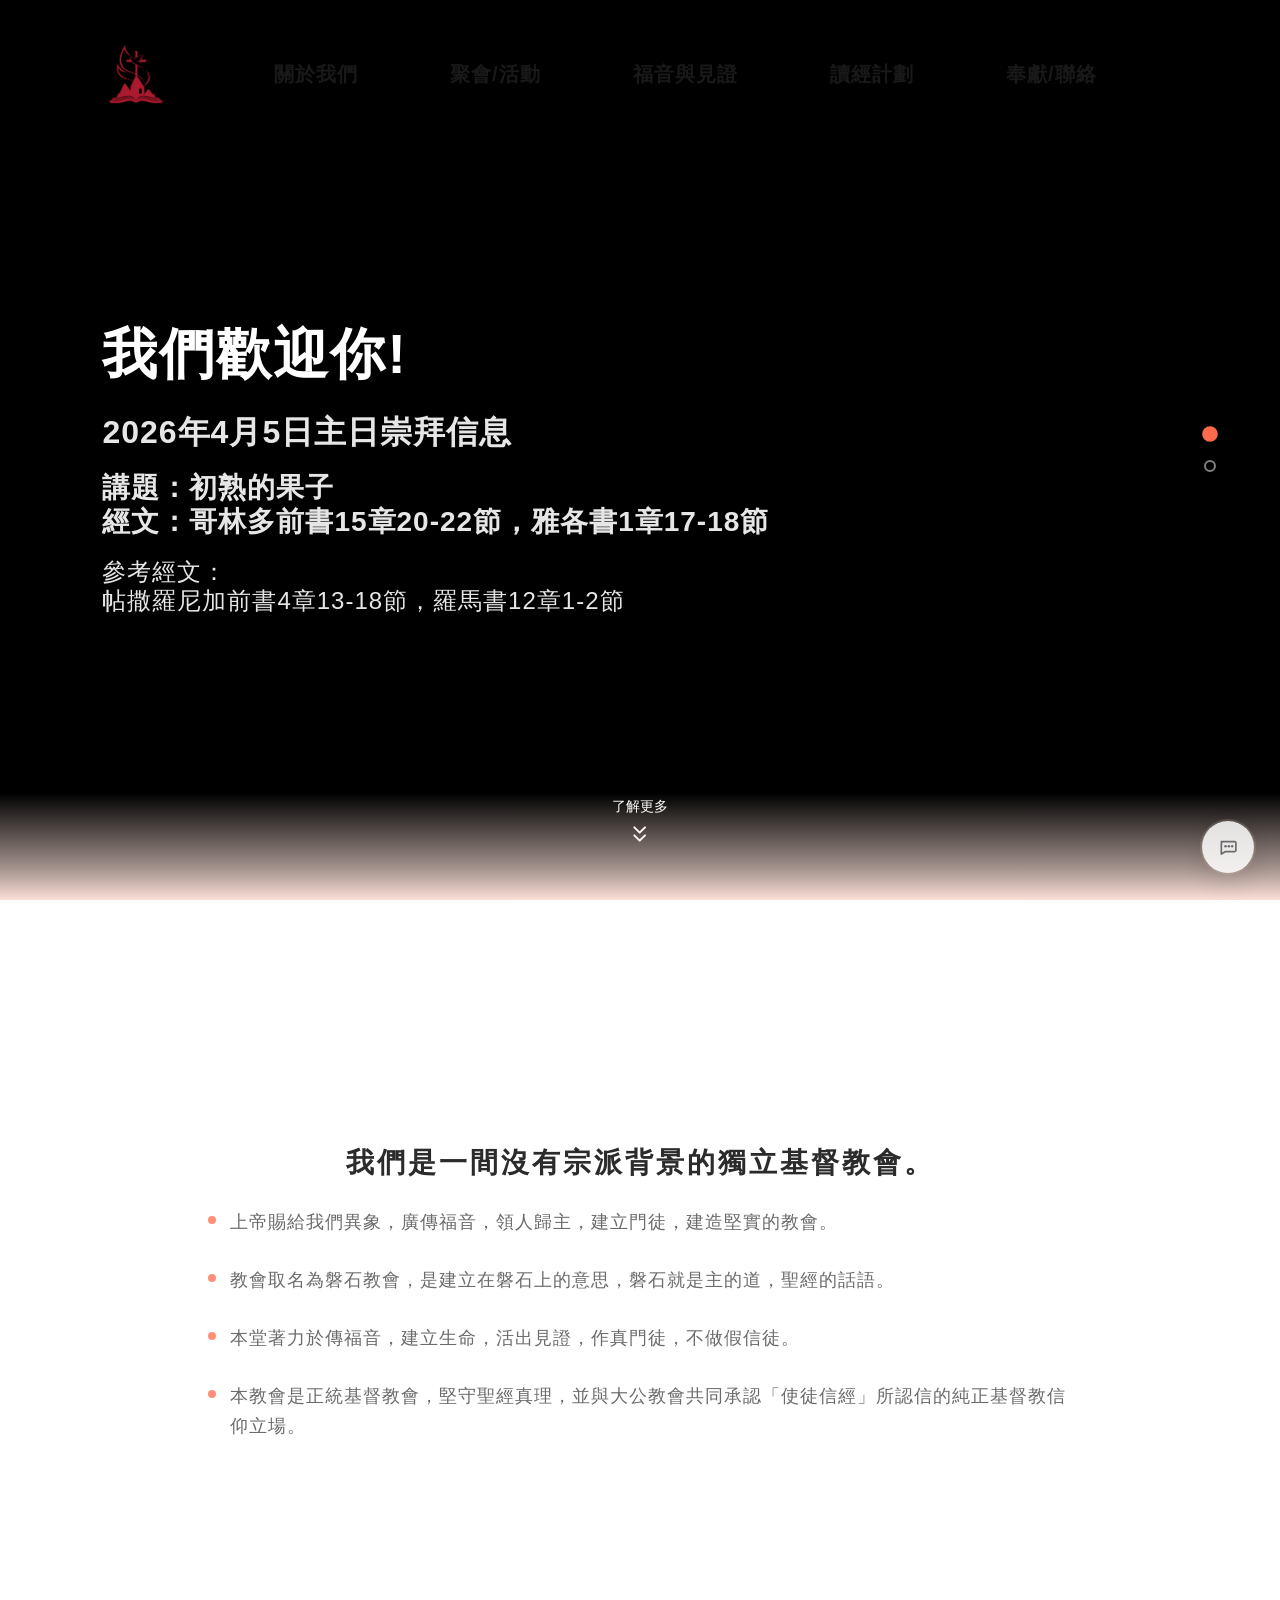
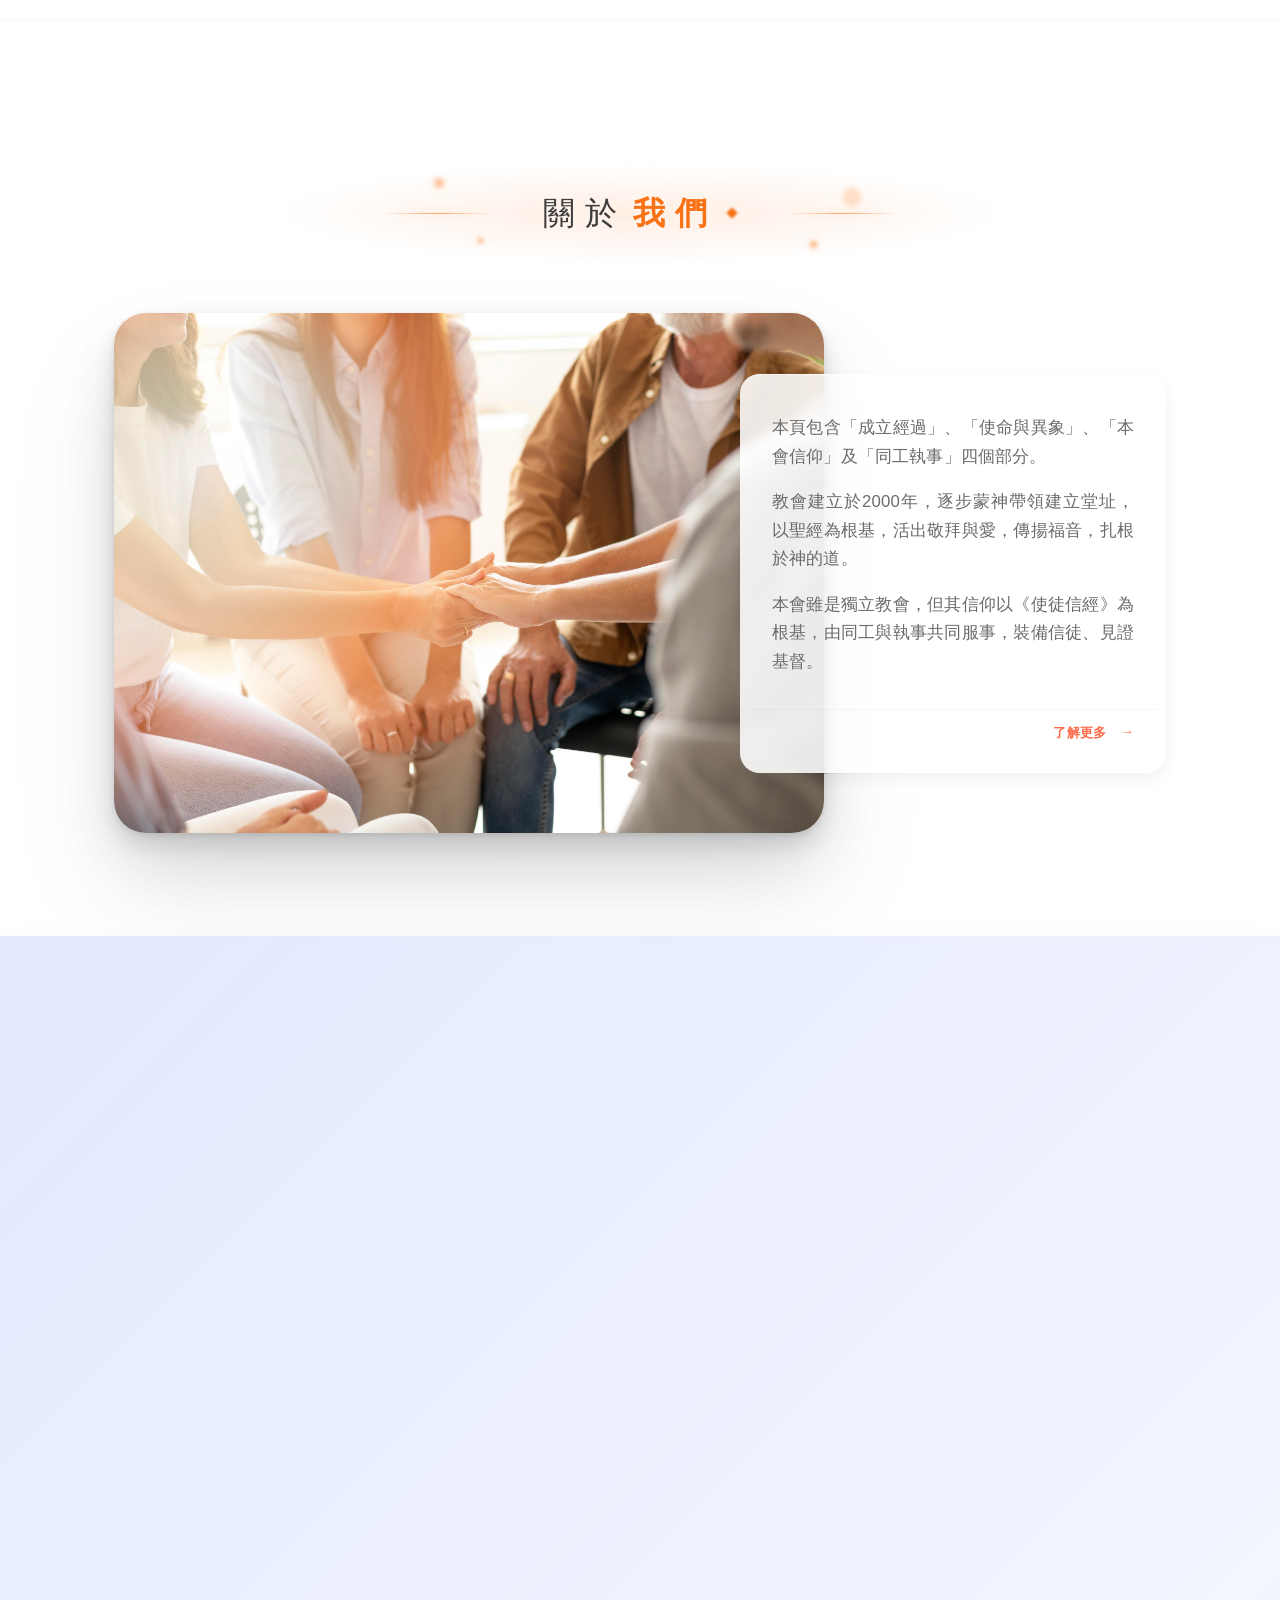
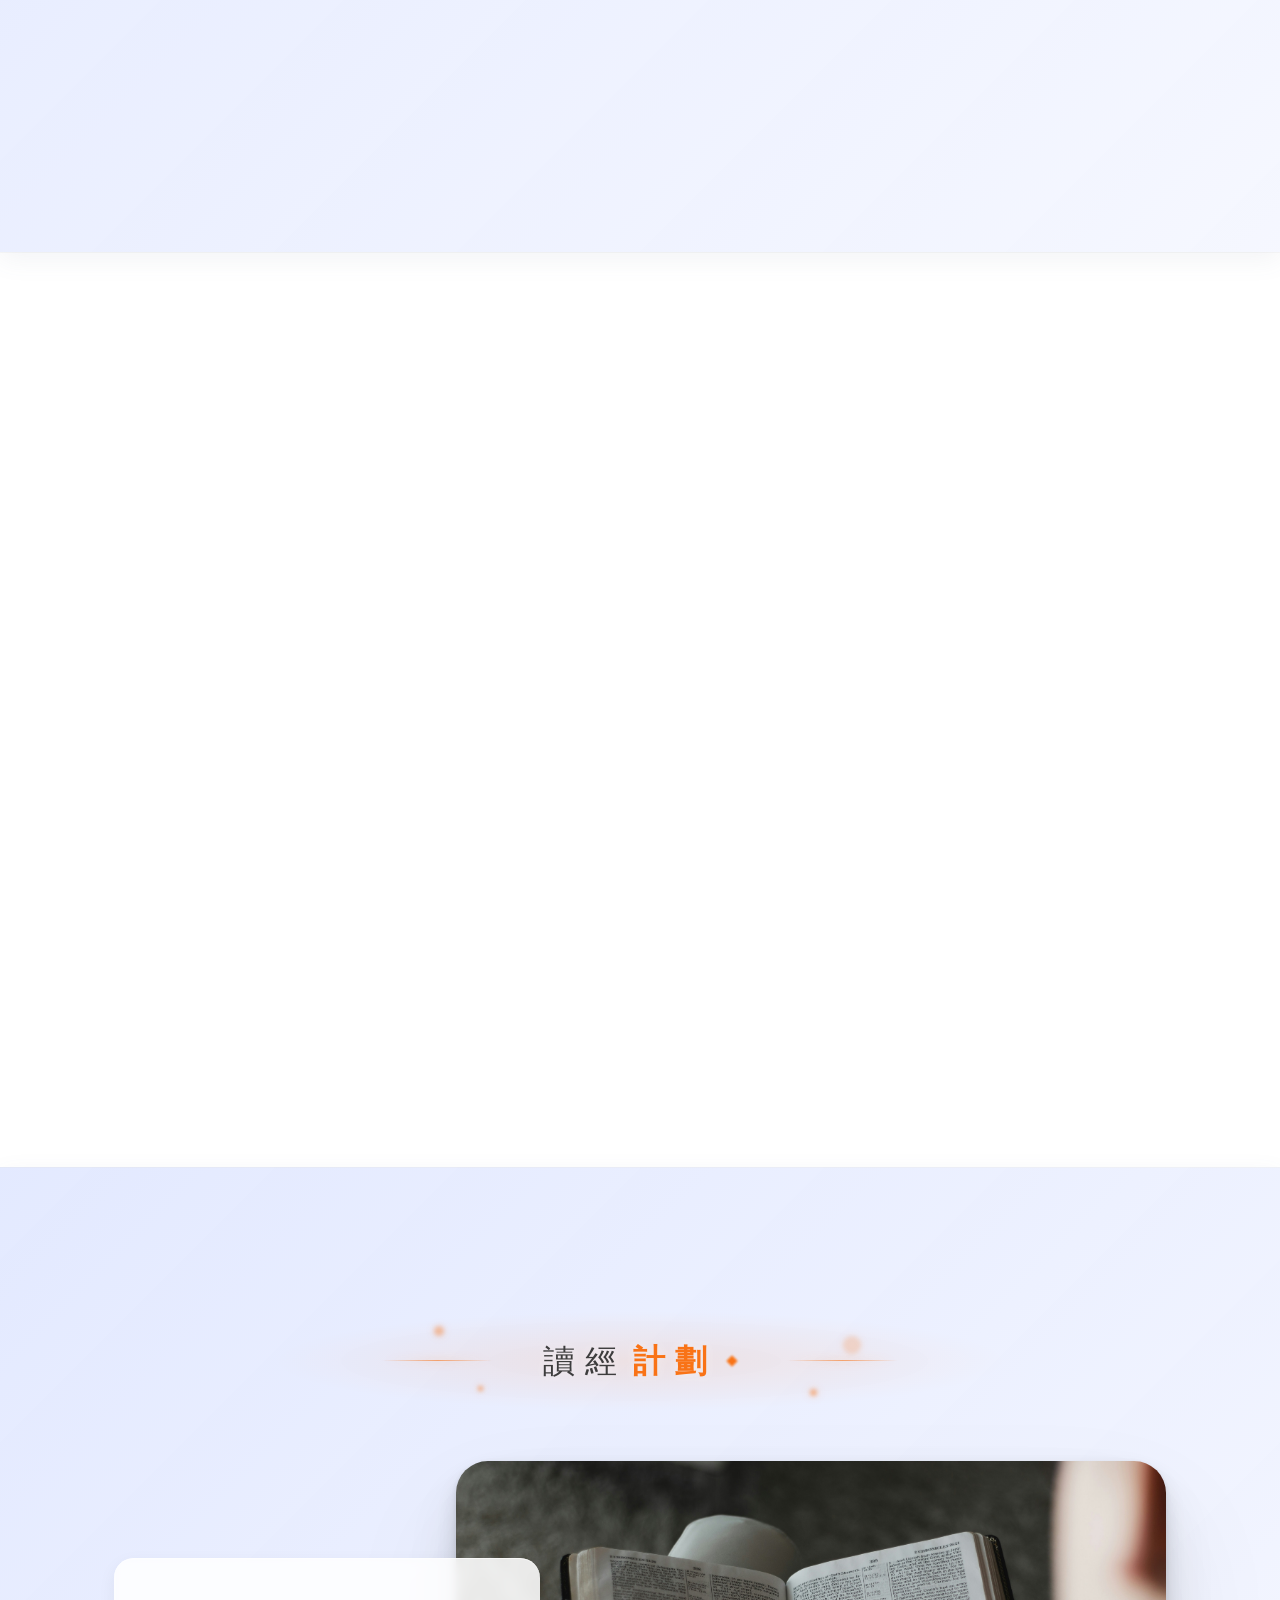
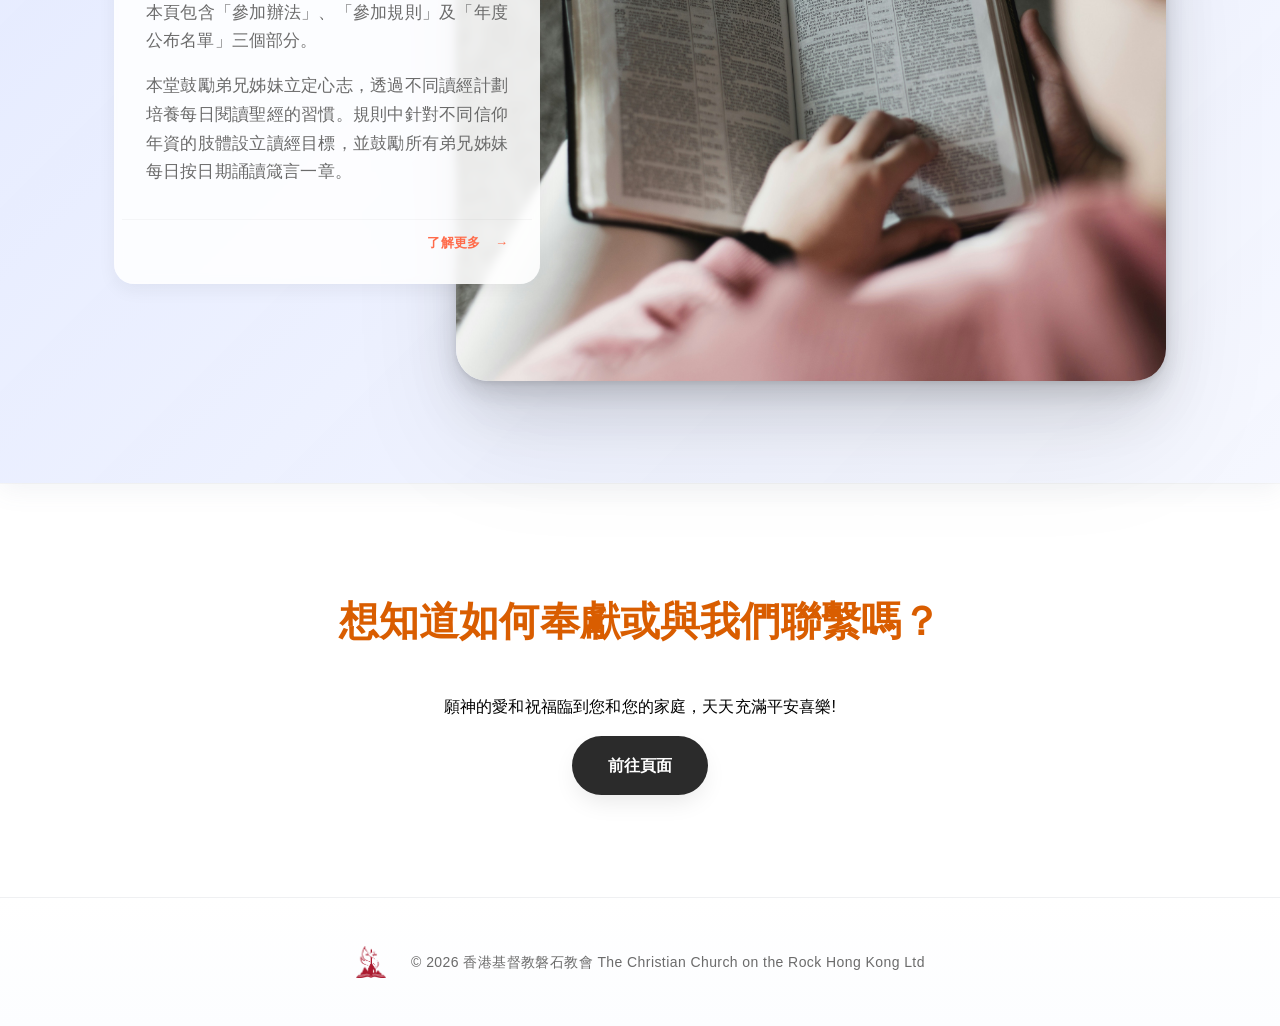
==== index.html @ a059326b "Update index.html" ====
<!DOCTYPE html>
<!--
is-hero:
Used to mark pages with full-screen hero behavior
Affects global layout, transitions, and initial scroll logic
Do NOT remove unless page has no hero section
-->
<html lang="zh-Hant"  class="is-hero">
<head>
  <meta charset="UTF-8">
  <meta name="viewport" content="width=device-width, initial-scale=1.0">
  <title>首頁 | 香港基督教磐石教會</title>

  <!-- Blob System CSS（外部） -->
  <!-- Favicon -->
  <link rel="icon" type="image/png" href="assets/img/favicon.png">

  <!-- Core styles -->
  <link rel="stylesheet" href="assets/css/shared.css">
  <link rel="stylesheet" href="assets/css/main.css">

  <!-- menu bar -->
  <link rel="stylesheet" href="assets/css/menu.css">
  <link rel="stylesheet" href="assets/css/mobile-menu.css">

    
  <!-- JS -->
  <!-- Core scripts -->
  <script src="assets/js/main.js"></script>

  <!-- Partials loader -->
  <script src="assets/js/include-partials.js"></script>

  <!-- Widget -->
  <script src="assets/js/widget_msgbox_scrolltop.js" defer></script>

  <style>
  /* =========================================================
    Brand Lab – FULL CSS (Clean & Unified)
    ========================================================= */

  /* Section 專屬配色系統 */
  .section-about {
    --section-bg: #FFF9F7;
    --section-accent: #FF6B4A;
    --section-accent-hover: #FF522B; /* Hover 顏色 */
  }
  .section-stories {
    --section-bg: #F9F8FF;
    --section-accent: #6B66FF;
    --section-accent-hover: #524CFF;
  }
  .section-events {
    --section-bg: #F4FAF9;
    --section-accent: #14B8A6;
    --section-accent-hover: #0D9488;
  }
  .section-volunteers {
    --section-bg: #FFF7F2;
    --section-accent: #D95D00;
    --section-accent-hover: #BF5200;
  }
  .section-contact {
    --section-accent: #D95D00;
    --section-accent-hover: #BF5200;
  }
  /* =========================
    Base / Reset
    ========================= */

  section{
    position:relative;
    overflow:hidden;
    /* background-color: var(--section-bg, var(--white-100)); */
  }

  /* =====================
    HERO (保留原始邏輯)
    ===================== */
  .hero{ height:100vh; width:100vw; position:relative; overflow:hidden; }

  /* hero最底做柔光
    - Hero → section 1
    - 圖片段 → 純白段
  */
  /* Purpose:
   Create a soft visual handoff between hero image and first content section
   Avoid hard edge / visual drop.
   Do NOT increase contrast or height (breaks calm transition)
*/
  .hero::after{
    content:"";
    position:absolute; left:0; bottom:-1px;
    width:100%; 
    height: clamp(96px, 12vh, 160px);
    pointer-events:none;
    background:linear-gradient(to bottom, rgba(255,255,255,0) 0%, rgba(253,226,217,0.65) 70%, rgba(253,226,217,1) 100%);
    z-index:6;
  }
  .bl-hero{ position:absolute; inset:0; width:100%; height:100%; overflow:hidden; background:#000; isolation:isolate; }
  .bl-layer{ position:absolute; inset:0; will-change:transform,opacity; opacity:0; transition:opacity 1.2s var(--ease); }
  .bl-bg{ position:absolute; inset:0; background-size:cover; background-position:center; transform:scale(1.1); transition:transform 1.2s var(--ease); }
  .bl-layer.is-current{ opacity:1; z-index:2; }
  .bl-layer.is-current .bl-bg{ transform:scale(1.02); }
  /* .bl-overlay{
    position:absolute;
    inset:0;
    background:
      linear-gradient(
        to bottom,
        rgba(0,0,0,.18) 0%,
        rgba(0,0,0,.08) 50%,
        rgba(0,0,0,.32) 100%
      ),
      linear-gradient(
        to right,
        rgba(0,0,0,.38) 0%,
        rgba(0,0,0,.12) 100%
      );
  } */

  /* .bl-overlay{ position:absolute; inset:0; background: linear-gradient(to bottom, rgba(0,0,0,.3) 0%, rgba(0,0,0,.1) 50%, rgba(0,0,0,.6) 100%), linear-gradient(to right, rgba(0,0,0,.7) 0%, rgba(0,0,0,.2) 100%); } */
  .bl-inner{ position:relative; height:100%; display:flex; align-items:center; padding:0 8%; z-index:5; color:var(--white-100); }
  .bl-content{
    opacity:0;
    transform:translateY(30px);
    transition: opacity .8s var(--ease), transform .8s var(--ease);
  }

  .bl-content.is-visible{
    opacity:1;
    transform:translateY(0);
  }

  /* IndexSection 1*/
  .bl-title{ margin: 0; font-size:clamp(25px, 6.5vw, 55px); font-weight:900; line-height:1.1; text-shadow:0 10px 30px rgba(0,0,0,.3); letter-spacing: 2px; }
  .bl-subtitle{ margin: 0; font-weight:700; font-size:clamp(18px, 3.5vw, 32px); line-height:1.2; opacity:.9; text-shadow: 0 1px 6px rgba(0,0,0,.25); letter-spacing: 1px; }
  .bl-desc{ margin: 0; font-weight:600; font-size:clamp(16px, 3vw, 28px); line-height:1.2; opacity:.9; text-shadow: 0 1px 6px rgba(0,0,0,.25); letter-spacing: 1px; }
  .bl-detail{ margin: 0; font-weight:500; font-size:clamp(14px, 2.5vw, 24px); line-height:1.2; opacity:.9; text-shadow: 0 1px 6px rgba(0,0,0,.25); letter-spacing: 1px; }
  
  .bl-title + .bl-subtitle{ margin-top: clamp(16px, 4vw, 28px); }
  .bl-subtitle + .bl-desc{ margin-top: clamp(12px, 3vw, 20px); }
  .bl-desc + .bl-detail{ margin-top: clamp(12px, 3vw, 20px); }
  .bl-detail + .bl-cta{ margin-top: clamp(16px, 4vw, 28px); }

  @media (max-width: 768px) {
  .bl-title { letter-spacing: 1px; }
  .bl-desc, .bl-detail { line-height: 1.4; }
  }

  @media (min-width: 1200px) {
    .bl-title { margin: 40px 0 20px; }
  }

  /* index Section 2*/
  /* @font-face {
    font-family: 'Maobi';
    src: url('assets/fonts/bcd.ttf') format('truetype');
    font-weight: normal;
    font-style: normal;
    font-display: swap;
  } */

  .bl-header {
    display: flex;
    align-items: center;
    gap: 26px; 
    padding-top: 70px;              
  }

  .bl-subtitle-2{  color: #6B3B1F; font-family: 'Maobi', 'KaiTi', serif; display: flex; writing-mode: vertical-rl; text-orientation: upright; margin: 0; font-weight:700; font-size:clamp(20px, 6vw, 50px); line-height:1.2; opacity:.9; text-shadow: 0 1px 6px rgba(0,0,0,.25); letter-spacing: 5px;}
  .bl-title-2{  font-family:  'Maobi', 'KaiTi', serif; display: flex; flex-direction: column; gap: 50px; writing-mode: vertical-rl; text-orientation: upright; margin: 0; font-size:clamp(35px, 9vw, 80px); font-weight:900; line-height:1.1; text-shadow:0 10px 30px rgba(0,0,0,.4); letter-spacing: 11px; }
  .titleColor-1{color: #f7cf31; }
  .titleColor-2{color: #E06D2A; }
  .titleColor-3{color: #E22b5C; }

  /* =========================
    Hero CTA (bl-cta)
    ========================= */
  .bl-cta{
    display: inline-flex;
    align-items: center;
    gap: 10px;

    padding: 14px 28px;
    margin-top: 10px;

    font-size: 0.95rem;
    font-weight: 700;
    letter-spacing: 0.08em;
    text-transform: uppercase;

    color: var(--white-100);
    text-decoration: none;

    border-radius: 999px;
    border: 1px solid rgba(255,255,255,0.25);

    background: linear-gradient(
      to bottom,
      rgba(255,255,255,0.18),
      rgba(255,255,255,0.06)
    );

    backdrop-filter: blur(6px);
    -webkit-backdrop-filter: blur(6px);

    box-shadow:
      0 8px 24px rgba(0,0,0,0.35),
      inset 0 0 0 1px rgba(255,255,255,0.15);

    transition:
      transform .3s var(--ease),
      box-shadow .3s var(--ease),
      background .3s var(--ease),
      border-color .3s var(--ease);
  }

  /* CTA 文字 span */
  .bl-cta span{
    display: inline-block;
  }

  /* Hover */
  .bl-cta:hover{
    transform: translateY(-2px);

    background: linear-gradient(
      to bottom,
      rgba(255,255,255,0.32),
      rgba(255,255,255,0.14)
    );

    border-color: var(--hero-accent, #ff6b4a);

    box-shadow:
      0 14px 36px rgba(0,0,0,0.45),
      0 0 0 4px color-mix(
        in srgb,
        var(--hero-accent, #ff6b4a) 25%,
        transparent
      );
  }

  /* Active（點擊） */
  .bl-cta:active{
    transform: translateY(0);
  }

  /* Mobile 微調 */
  @media (max-width: 560px){
    .bl-cta{
      padding: 12px 24px;
      font-size: 0.85rem;
      letter-spacing: 0.06em;
    }
  }

  /* .bl-dots{ position:absolute; left:50%; bottom:34px; transform:translateX(-50%); display:flex; gap:15px; z-index:10; }
  .bl-dot{ width:40px; height:4px; border-radius:2px; background:rgba(255,255,255,.3); border:none; cursor:pointer; transition:.3s; }
  .bl-dot[aria-current="true"]{ background:var(--hero-accent, #ff6b4a); width:60px; } */

  /* 幻燈片控制圓點 */
  .bl-dots { 
    position: absolute; right: 5%; top: 50%; transform: translateY(-50%);
    display: flex; flex-direction: column; gap: 20px; z-index: 20; 
  }
  .bl-dot { 
    width: 12px; height: 12px; border-radius: 50%; border: 2px solid rgba(255,255,255,0.5);
    background: transparent; cursor: pointer; transition: 0.3s; padding: 0;
  }
  .bl-dot[aria-current="true"] { background: var(--hero-accent, #ff6b4a); border-color: var(--hero-accent, #ff6b4a); transform: scale(1.3); }

  /* Scroll down */
  .scroll-down{
    position:absolute;
    bottom:50px;
    left:50%;
    transform:translateX(-50%);
    z-index:10;
    color:var(--white-100);
    text-decoration:none;
    display:flex;
    flex-direction:column;
    align-items:center;
    gap:0px;
    font-size:.9rem;
    font-weight: 500;
    text-shadow: 0 1px 6px rgba(0,0,0,.25);
    animation:bounce 2s infinite;
  }

  @keyframes bounce{
    0%,20%,50%,80%,100%{ transform:translate(-50%,0); }
    40%{ transform:translate(-50%,-6px); }
    60%{ transform:translate(-50%,-3px); }
  }

  #heroContent[hidden]{ display:none !important; }


  /* =========================
    Tabs Navigation
    ========================= */
    /* --- 響應式佈局設計 --- */
    .overlap-layout {
        display: flex;
        flex-direction: column;
        position: relative;
        padding-top: 10px;
    }
    @media (min-width: 768px){
      .overlap-layout.is-reverse{
        flex-direction: row-reverse;
      }
      .overlap-layout.is-reverse .accordion-wrapper{
        margin-left: 0;
        margin-right: -6%;
      }
    }
    @media (min-width: 1024px){
      .overlap-layout.is-reverse .accordion-wrapper{
        margin-right: -8%;
      }
    }
    /* 圖片 Box 基礎 */
    .side-image-box {
        width: 100%;
        border-radius: 1.5rem;
        background-size: cover; /* 改為 cover 以確保圖片充滿容器，視覺感更強 */
        background-repeat: no-repeat;
        background-position: center;
        transform: translateY(-14px);

        /* 四層陰影（接觸 → 主體 → 空氣 → 遠距） */
        box-shadow:
          0 2px 6px rgba(0,0,0,0.10),    /* 接觸陰影：防止漂浮假感 */
          0 12px 24px rgba(0,0,0,0.12),  /* 主體高度 */
          0 32px 64px rgba(0,0,0,0.10),  /* 空氣層 */
          0 60px 120px rgba(0,0,0,0.08); /* 距離感 */

        transition:
          transform 0.6s ease,
          box-shadow 0.6s ease;
    }
    .side-image-box:hover {
        transform: translateY(-10px) scale(1.02); /* 輕微放大增加互動感 */
        box-shadow:
            0 10px 15px -3px rgba(0, 0, 0, 0.05),
            0 40px 60px -15px rgba(0, 0, 0, 0.15);
    }
    /* Accordion 基礎 */
    .accordion-container {
        position: relative;
        width: 100%;
        background-color: rgba(255, 255, 255, 0.88);
        backdrop-filter: blur(4px);
        border-radius: 1.25rem;
        padding: 0.5rem;
        box-shadow: 0 6px 18px rgba(15,23,42,0.06);
    }
    
    .accordion-container::before {
    content: '';
    position: absolute;
    inset: 0;
    border-radius: inherit;
    box-shadow: inset 0 1px 0 rgba(255,255,255,0.6);
    pointer-events: none;
    }


    /* Accordion 內容細節 */
    .accordion-item { border-bottom: 1px solid rgba(22,22,22,.03); }
    .accordion-item:last-child { border-bottom: none; }
    /* 內容展開 */
    .content-inner {
        padding: 1rem 1.5rem; color: var(--muted);
        font-size: 1.05rem; line-height: 1.7;
        transition: all 0.4s ease;
        text-align: justify;
    }


    /* 顯示控制 */
    .accordion-footer-link { padding: 0.5rem 1.5rem 1.25rem; text-align: right; }


    /* --- 1. Mobile 版 (< 768px) --- */
    @media (max-width: 767px) {
        .side-image-box {
            height: 280px;
            margin-bottom: -2rem; /* 增加重疊感 */
            box-shadow: 0 20px 40px rgba(0,0,0,0.05);
            z-index: 1;
        }
        .accordion-container{
            box-shadow:
            0 6px 14px rgba(0,0,0,0.06),
            0 2px 4px rgba(0,0,0,0.03);
        }
        .accordion-wrapper {
            z-index: 2;
            padding: 0 0.5rem;
        }
        .section-header { text-align: center; }
        .content-inner {
            padding: 0.8rem; 
            font-size: 1rem; 
        }
    }

    /* --- 2. Tablet 版 (iPad Mini, iPad Air: 768px ~ 1023px) --- */
    @media (min-width: 768px) and (max-width: 1023px) {
        .overlap-layout {
            flex-direction: row;
            align-items: center;
        }
        /* 圖片 */
        .side-image-wrapper {
            width: 62%;
            z-index: 1;
        }
        /* 文字 並重疊 */
        .accordion-wrapper {
            width: 48%;
            margin-left: -6%;
            z-index: 2;
        }
        .side-image-box { height: 420px; }
        .section-header { 
            display: flex; 
            justify-content: space-between; 
            align-items: flex-end;
            text-align: left;
        }
        .content-inner {
        padding: 0.9rem; 
        font-size: 1.05rem; 
    }
    }

    /* --- 3. Desktop 版 (iPad Pro, Laptop, PC: >= 1024px) --- */
    @media (min-width: 1024px) {
        .overlap-layout { 
            flex-direction: row; 
            align-items: center; /* 垂直置中重疊 */
        }
        /* 圖片做主角：佔 2/3 */
        .side-image-wrapper { 
            width: 70%; 
            z-index: 1; 
        }
        /* 文字做配角：佔 1/3 並深重疊 */
        .accordion-wrapper { 
            width: 42%; 
            margin-left: -8%; 
            z-index: 2; 
        }
        .side-image-box { 
            height: 520px; 
            border-radius: 2rem; 
        }
        .section-header { text-align: left; padding-left: 1rem; }
    }

  /* =========================
    Buttons (按鈕專屬顏色與 Hover)
    ========================= */
    .contactAlign{
      text-align:center;
    }
    .contactNote{
      color: var(--section-accent);
    }  
    
    .btn-cta{
    display:inline-flex;
    align-items:center;
    gap:10px;
    padding:16px 36px;
    background:var(--text);  /*--section-accent*/
    color:var(--white-100);
    text-decoration:none;
    border-radius:var(--radius-xl);
    font-weight:700;
    transition:.3s var(--ease);
    box-shadow: 0 10px 25px -5px rgba(0,0,0,0.1);
    transform: translateY(0);
  }

  .btn-cta:hover{
    background:var(--section-accent-hover);
    transform:translateY(-2px);
    box-shadow: 0 15px 30px -5px rgba(0,0,0,0.2);
  }

  /* =========================
    Responsive
    ========================= */


    @media (max-width:850px){
    h2{ font-size:2rem; }
  }
  @media (max-width:560px){
    section{
      padding:64px 0;
    }

    h2{
      margin-bottom:28px;
    }
  }


  </style>
</head>

<body class="theme-home" data-barba="wrapper">
  <div id="global-watermark" class="watermark-overlay"></div>
  <div id="site-menu"></div>

  <main data-barba="container" data-barba-namespace="index">

    <!-- HERO SECTION -->
    <header class="hero" id="home">
      <section class="bl-hero" id="hero">
        <div class="bl-layer is-current" id="layerA"><div class="bl-bg" id="bgA"></div><div class="bl-overlay"></div></div>
        <div class="bl-layer" id="layerB"><div class="bl-bg" id="bgB"></div><div class="bl-overlay"></div></div>
        <div class="bl-inner">
          <!-- 顯示容器：保持空，JS 會注入內容 -->
          <div class="bl-content" id="heroContent"></div>
        </div>

        <!-- 每張 slide 的文字內容 -->
        <div id="heroSlides" hidden>
          <!-- Slide 1：有標題＋兩段描述＋CTA -->
          <article class="bl-slide" data-image="assets/img/indexHero_2.png">
            <h1 class="bl-title">我們歡迎你!</h1>
            <p class="bl-subtitle">2026年4月5日主日崇拜信息</p>
          
              <p class="bl-desc">講題：初熟的果子</p>
              <p class="bl-desc">經文：哥林多前書15章20-22節，雅各書1章17-18節</p>
          
              <p class="bl-detail">參考經文：</p>
              <p class="bl-detail">帖撒羅尼加前書4章13-18節，羅馬書12章1-2節</p>
  
            <!-- <a class="bl-cta" href="services-events.html"><span>了解更多</span></a> -->
          </article>

          <!-- Slide 2：只有標題＋一段描述 -->
          <article class="bl-slide" data-image="assets/img/indexHero_3.jpg">
            <div class="bl-header">
              <p class="bl-subtitle-2">磐石三寶</p>
              <div class="bl-title-2">
                <span class="titleColor-3">凡事謝恩</span>
                <span class="titleColor-2">不住禱告</span>
                <span class="titleColor-1">常常喜樂</span>
              </div>
            </div>
          </article>

        </div>

        <a href="#intro" class="scroll-down">
          <span>了解更多</span>
          <svg xmlns="http://www.w3.org/2000/svg" width="32" height="32" viewBox="0 0 24 24"><path fill="none" stroke="currentColor" stroke-linecap="round" stroke-linejoin="round" stroke-width="1.5" d="m16 13l-4 4l-4-4m8-6l-4 4l-4-4"/></svg>
        </a>

        <div class="bl-controls"><div class="bl-dots" id="dots"></div></div>
      </section>
    </header>

    
    <!-- INTRO SECTION -->
    <section class="intro-section" id="intro">
      <div class="container">

        <!-- Header -->
        <p class="intro-header">
          我們是一間沒有宗派背景的獨立基督教會。
        </p>

        <!-- Content -->
        <div class="intro-list">
          <div class="intro-item">
            <p>
              上帝賜給我們異象，廣傳福音，領人歸主，建立門徒，建造堅實的教會。
            </p>
          </div>
          <div class="intro-item">
            <p>
              教會取名為磐石教會，是建立在磐石上的意思，磐石就是主的道，聖經的話語。
            </p>
          </div>
          <div class="intro-item">
            <p>
              本堂著力於傳福音，建立生命，活出見證，作真門徒，不做假信徒。
            </p>
          </div>
          <div class="intro-item">
            <p>
              本教會是正統基督教會，堅守聖經真理，並與大公教會共同承認「使徒信經」所認信的純正基督教信仰立場。
            </p>
          </div>
        </div>

      </div>
    </section>

    <!-- ABOUT SECTION -->
    <section class="section section-about section-visual sticky" id="about">
      <div class="container">
        <div class="section-title theme-peach reveal">
          <!-- 裝飾泡泡 -->
          <div class="particle p1"></div>
          <div class="particle p2"></div>
          <div class="particle p3"></div>
          <div class="particle p4"></div>

          <div class="text-content">
            <span class="text-main">關於</span>
            <span class="text-sub">我們</span>
            <span class="diamond"></span>
          </div>
        </div>

        <div class="overlap-layout">
            <div class="side-image-wrapper">
                <div class="side-image-box reveal" style="background-image: url('assets/img/indexSection_about-us.jpg');"></div>
            </div>
            <div class="accordion-wrapper">
                <div class="accordion-container reveal">
                    <div class="accordion-item">
                        <div class="content-inner">
                            <p>本頁包含「成立經過」、「使命與異象」、「本會信仰」及「同工執事」四個部分。</p>
                            <p>教會建立於2000年，逐步蒙神帶領建立堂址，以聖經為根基，活出敬拜與愛，傳揚福音，扎根於神的道。</p>
                            <p>本會雖是獨立教會，但其信仰以《使徒信經》為根基，由同工與執事共同服事，裝備信徒、見證基督。</p> 
                        </div>
                    </div>
                    <div class="accordion-footer-link">
                        <a href="about-us.html" class="readMore">了解更多 <span class="arrow">→</span></a>
                    </div>                        
                </div>
            </div>
        </div>  
      </div>
    </section>

    <!-- EVENTS SECTION -->
    <section class="section section-events section-push">
      <div class="container">
        <div class="section-title theme-lavender reveal">
          <!-- 裝飾泡泡 -->
          <div class="particle p1"></div>
          <div class="particle p2"></div>
          <div class="particle p3"></div>
          <div class="particle p4"></div>

          <div class="text-content">
            <span class="text-main">聚會·</span>
            <span class="text-sub">活動</span>
            <span class="diamond"></span>
          </div>
        </div>

        <div class="overlap-layout is-reverse">
            <div class="side-image-wrapper">
                <div class="side-image-box reveal" style="background-image: url('assets/img/indexSection_services-events.jpg');"></div>
            </div>
            <div class="accordion-wrapper">
                <div class="accordion-container reveal">
                    <div class="accordion-item">
                        <div class="content-inner">
                            <p>本頁包含「定期聚會」及「其他聚會/活動」二個部分。</p>
                            <p>透過定期的聚會，如主日崇拜、祈禱會、小組聚會等，讓弟兄姊妹在不同時段同心敬拜和學習彼此代禱。</p>
                            <p>其他聚會和活動則涵蓋全年特別安排，如聖誕崇拜、中秋愛筵、受難日默想聚會等，增進肢體間的交流與彼此勉勵，並在信仰生活中共同成長。</p>
                        </div>
                    </div>
                    <div class="accordion-footer-link">
                        <a href="services-events.html" class="readMore">了解更多 <span class="arrow">→</span></a>
                    </div>                        
                </div>
            </div>
        </div>  
      </div>
    </section>

    <!-- GOSPEL SECTION -->
    <section class="section section-stories section-visual sticky">
      <div class="container">
        <div class="section-title theme-mint reveal">
          <!-- 裝飾泡泡 -->
          <div class="particle p1"></div>
          <div class="particle p2"></div>
          <div class="particle p3"></div>
          <div class="particle p4"></div>

          <div class="text-content">
            <span class="text-main">福音與</span>
            <span class="text-sub">見證</span>
            <span class="diamond"></span>
          </div>
        </div>

        <div class="overlap-layout">
            <div class="side-image-wrapper">
                <div class="side-image-box reveal" style="background-image: url('assets/img/indexSection_gospel-testimonies.jpg');"></div>
            </div>
            <div class="accordion-wrapper">
                <div class="accordion-container reveal">
                    <div class="accordion-item">
                        <div class="content-inner">
                            <p>本頁包含「認識福音」及「見證分享」二個部分。</p>
                            <p>透過不同的文章分享，由淺入深地介紹基督信仰的核心，更全面理解信仰的意義與生命的更新。</p>
                            <p>另外，透過多篇見證呈現弟兄姊妹在不同境遇中的經歷，包括悔改更新、疾病中的醫治、工作與生活的帶領等，展現神的憐憫、信實與奇妙安排。</p>
                        </div>
                    </div>
                    <div class="accordion-footer-link">
                        <a href="gospel-testimonies.html" class="readMore">了解更多 <span class="arrow">→</span></a>
                    </div>                        
                </div>
            </div>
        </div>  
      </div>
    </section>

    <!-- READING PLAN SECTION -->
    <section class="section section-volunteers section-push">
      <div class="container">
        <div class="section-title theme-peach reveal">
          <!-- 裝飾泡泡 -->
          <div class="particle p1"></div>
          <div class="particle p2"></div>
          <div class="particle p3"></div>
          <div class="particle p4"></div>

          <div class="text-content">
            <span class="text-main">讀經</span>
            <span class="text-sub">計劃</span>
            <span class="diamond"></span>
          </div>
        </div>

        <div class="overlap-layout is-reverse">
            <div class="side-image-wrapper">
                <div class="side-image-box reveal" style="background-image: url('assets/img/indexSection_reading-plan.jpg');"></div>
            </div>
            <div class="accordion-wrapper">
                <div class="accordion-container reveal">
                    <div class="accordion-item">
                        <div class="content-inner">
                            <p>本頁包含「參加辦法」、「參加規則」及「年度公布名單」三個部分。</p>
                            <p>本堂鼓勵弟兄姊妹立定心志，透過不同讀經計劃培養每日閱讀聖經的習慣。規則中針對不同信仰年資的肢體設立讀經目標，並鼓勵所有弟兄姊妹每日按日期誦讀箴言一章。</p>
                        </div>
                    </div>
                    <div class="accordion-footer-link">
                        <a href="reading-plan.html" class="readMore">了解更多 <span class="arrow">→</span></a>
                    </div>                        
                </div>
            </div>
        </div>  
      </div>
    </section>

    
    <!-- =========================
        CONTACT SECTION
        ========================= -->
    <section class="section section-contact">

      <div class="container">
        <div class="contactAlign reveal">
          <h2 class="contactNote">想知道如何奉獻或與我們聯繫嗎？</h2>

          <!-- tab 內容區（只有文字） -->
          <div class="tab-content">
            <div id="contact-1" class="tab-pane">
              <div class="tab-text">
                <p>
                  願神的愛和祝福臨到您和您的家庭，天天充滿平安喜樂!
                </p>
                <a href="donate-contact.html" class="btn-cta">
                  前往頁面
                </a>
              </div>
            </div>
          </div> 

        </div>
      </div>
    </section>
  </main>

    <!-- Footer -->
  <div id="site-footer"></div>
  
<script>
(() => {
  "use strict";

  /* =========================
    Hero Slideshow (HTML-driven)
    ========================= */

  // 1) 從 HTML 讀取 slides（每張 slide 自帶 data-image + 內容 HTML）
  const slideEls = Array.from(document.querySelectorAll('#heroSlides .bl-slide'));
  const SLIDES = slideEls.map(el => ({
    image: el.dataset.image || "",
    html: (el.innerHTML || "").trim()
  }));

  const hero = document.getElementById("hero");
  const bgA = document.getElementById("bgA");
  const bgB = document.getElementById("bgB");
  const layerA = document.getElementById("layerA");
  const layerB = document.getElementById("layerB");
  const heroContent = document.getElementById("heroContent");
  const dots = document.getElementById("dots");

  
  // Dual-layer swap (A/B) is intentional:
  // - Prevents reflow during image transitions
  // - Keeps opacity-based crossfade stable
  // Do NOT refactor into single layer unless animation system is redesigned
  let index = 0;
  let isA = true;
  

  function applySlide(i){
    const s = SLIDES[i];

    // 先淡出（交畀 CSS）
    heroContent.classList.remove("is-visible");

    setTimeout(() => {
      heroContent.innerHTML = s.html;

      const empty = !s.html;
      heroContent.toggleAttribute("hidden", empty);

      // 淡入：只要有內容先顯示
      if (!empty) {
        requestAnimationFrame(() => {
          heroContent.classList.add("is-visible");
        });
      }
    }, 250);
  }

  function buildDots(){
    dots.innerHTML = "";
    SLIDES.forEach((_, i) => {
      const b = document.createElement("button");
      b.className = "bl-dot";
      b.type = "button";
      b.addEventListener("click", () => go(i, { user: true }));
      dots.appendChild(b);
    });
  }

  function setDots(){
    [...dots.children].forEach((d, i) => d.setAttribute("aria-current", i === index));
  }

  function go(i, opts = { user:false }){
    if(i === index) return;

    const outgoing = isA ? layerA : layerB;
    const incoming = isA ? layerB : layerA;
    const incomingBg = isA ? bgB : bgA;

    incomingBg.style.backgroundImage = `url(${SLIDES[i].image})`;
    outgoing.classList.remove("is-current");
    incoming.classList.add("is-current");

    index = i;
    applySlide(index);
    setDots();
    isA = !isA;
    
    // UX rule:
    // Only reset autoplay timer on direct user interaction
    // Auto transitions should NOT extend their own lifetime
    if (opts.user) startAuto();
  }

  // init（容錯：至少要有 1 張）
  if (SLIDES.length > 0) {
    bgA.style.backgroundImage = `url(${SLIDES[0].image})`;
    bgB.style.backgroundImage = `url(${SLIDES[(SLIDES.length > 1 ? 1 : 0)].image})`;
    buildDots();
    applySlide(0);
    setDots();
  }

  // auto play with reset
  let timer = null;
  function startAuto(){
    if (timer) clearInterval(timer);
    if (SLIDES.length <= 1) return;
    timer = setInterval(() => {
      go((index + 1) % SLIDES.length, { user:false });
    }, 9500);
  }

  // 只在「用戶有互動」後才啟用 hover pause
  let allowHoverPause = false;

  // 用戶第一次移動滑鼠 / 觸控一下，就視為「有互動」
  window.addEventListener('mousemove', () => { allowHoverPause = true; }, { once: true });
  window.addEventListener('touchstart', () => { allowHoverPause = true; }, { once: true });

  hero.addEventListener('mouseenter', () => {
    if (!allowHoverPause) return;   // 防止一載入就被 mouseenter 清 timer
    if (timer) clearInterval(timer);
  });

  hero.addEventListener('mouseleave', () => startAuto());

  startAuto();


})();
</script>
</body>
</html>
---- assets/css/shared.css ----
/* Role note:
   shared.css defines the global design system:
   color tokens, spacing, typography, radius, and motion
   Page-specific styles must NOT be added here
*/
/* Scope boundary:
   shared.css = design system & tokens
   main.css   = legacy + base layout rules
*/
/* Typography & Contrast Rules
1) 主文必須清晰可長讀；對比不足的文字不可承載關鍵資訊。
2) 字級由角色決定（Hero > Section > Card > Body > Meta），不可為視覺而破壞層級。
3) rgba(0,0,0,0.45–0.55 只用於 meta / hint / 非任務文字。
4) Accent 色只用於 CTA、active、標記；禁止作長段文字。
5) 若畫面覺得太亮，先檢查結構與層級，而非直接調暗文字。
*/

/* =========================================================
   - Layout / Section system
   - Title system
   - Blob system (Global Atmosphere + Component Emotion)
========================================================= */

/* ========================
   Root tokens
======================== */
:root{
  /* Tuning tokens (very subtle by default) */
  /* depth: 0.035–0.055 is the sweet spot for your current warm base */
  --tone-alpha: 0.045;
  --tone-radius: 26px;
  --tone-pad-y: clamp(24px, 3.2vw, 42px);
  --tone-pad-x: clamp(14px, 2.2vw, 28px);

  /* menu 高度 */
  --menu-h: 64px;        /* desktop menu 高度 */
  --menu-h-mobile: 56px;/* mobile / tablet */

  /* Motion */
  /* Motion system:
    Easing values define the overall interaction feel.
    Avoid introducing new easing curves.
  */
  --ease: cubic-bezier(0.4, 0, 0.2, 1);
  --ease-out: cubic-bezier(0.25, 0.46, 0.45, 0.94);

  /* Layout */
  --layout-max: 1100px;
  --layout-pad: 24px;
  --layout-pad-mobile: 16px;

  /* Colors */
  --bg: #F9F8F6;
  --surface: rgba(255,255,255,.80);
  --surface-soft: rgba(255,255,255,.55);

  --white-warm: #fafafa;
  --white-100: #ffffff;                     /* 功能性白 / 對比必須最大 */
  --white-92: rgba(255,255,255,0.92);       /* 標題 / 重要文字 */
  --white-82: rgba(255,255,255,0.82);       /* active tab / 次主角 */
  --white-55: rgba(255,255,255,0.55);       /* 次要 / inactive */

  --text:#2B2B2B;
  --muted:#6B6B6B;
  --line: rgba(22,22,22,.10);

  /* Semantic colors:
    Colors are assigned by meaning, not by page or component.
    Do not hardcode colors elsewhere.
  */
  --color-accent: #FF6B4A;
  --color-peach: #FDE2D9;
  --color-mint: #D9E9E8;
  --color-lavender: #E5E1F4;

  /* Radius */
  /* Radius system:
    Border-radius values are intentionally limited
    to maintain a consistent visual language.
  */
  --radius-md: 18px;
  --radius-lg: 24px;
  --radius-xl: 32px;

  /* Global blob (page-level atmosphere) */
  --blob-opacity: .9;

  /* Motion — Page Transition */
    /* Journey Lite tuning */
  --bl-j-x: 9px;        
  --bl-j-blur: 1.2px; 
  --bl-j-dur: 320ms;   

  /* Fade tuning */
  --bl-fade-dur: 240ms; /* 200–320ms */

}

/* ========================
   Base / Reset
======================== */
*,*::before,*::after{ box-sizing:border-box; }
html, body, main { overflow-x: visible !important; }
body, html {
  margin: 0;
  padding: 0;
}
html{ scroll-behavior:smooth; }
/* only for cross-page hash jump: disable smooth temporarily */
html.hash-jump {
  scroll-behavior: auto !important;
}
body{
  font-family:
      "PingFang TC",        /* macOS 首選 */
      "Noto Sans TC",       /* Android / 部分 Chrome */
      "Microsoft JhengHei", /* Windows */
      sans-serif;           /* 最後保底 */
  letter-spacing: 0.01em;
  background:var(--bg);
  color:var(--text);
  line-height:1.7;
}


/* Global atmosphere — body blob */
body::before{
  content:"";
  position:fixed;
  inset:0;
  pointer-events:none;
  z-index:0;
  background:
    /* 左上：紫（穩定背景） */
    radial-gradient(1300px 680px at 16% 10%, rgba(229,225,244,.55), transparent 62%),

    /* 右上：綠（清新輔助） */
    radial-gradient(980px 520px  at 88% 16%, rgba(217,233,232,.40), transparent 58%),

    /* 下方：紅（溫度托底） */
    radial-gradient(900px 560px  at 56% 108%, rgba(253,226,217,.24), transparent 74%),

    /* 細粒雜訊不變 */
    radial-gradient(2px 2px at 20px 30px, rgba(0,0,0,.035) 45%, transparent 46%),
    radial-gradient(2px 2px at 70px 90px, rgba(0,0,0,.03) 45%, transparent 46%);
    
  background-size:auto,auto,auto,120px 120px,140px 140px;
  mix-blend-mode:multiply;
  opacity:var(--blob-opacity);
   animation: blobDrift 28s ease-in-out infinite;
}

@keyframes blobDrift {
  0%   { background-position: 0% 0%, 0% 0%, 0% 0%, 0 0, 0 0; }
  50%  { background-position: -2% -1.5%, 0% 0%, 0% 0%, 0 0, 0 0; }
  100% { background-position: 0% 0%, 0% 0%, 0% 0%, 0 0, 0 0; }
}

@media (max-height: 620px){
  body::before{
    opacity: calc(var(--blob-opacity) * 0.9);
  }
}

/* @media (max-width: 640px) {
  body::before {
    background:
      radial-gradient(600px 400px at 16% 10%, rgba(229,225,244,.55), transparent 62%),
      radial-gradient(500px 300px at 88% 16%, rgba(217,233,232,.40), transparent 58%),
      radial-gradient(450px 350px at 56% 108%, rgba(253,226,217,.24), transparent 74%);
  }
} */

/* ensure content always above atmosphere */
body > header,
body > footer,
body > main {
  position: relative;
  z-index: 1;
}

/* Background SVG*/
/* 基礎容器設定：完全繼承原本 body::after 的邏輯 */
.watermark-overlay {
    position: fixed;
    inset: 0;
    pointer-events: none;
    z-index: 0;
    /* SVG 路徑 */
    background-image: url("../img/bg1.svg");
    background-repeat: no-repeat;
    opacity: 0.08;
    mix-blend-mode: multiply;
    transition: opacity 0.3s ease; /* 增加切換時的平滑感 */
}
.watermark-overlay::after {
    content: "";
    position: absolute;
    inset: 0;
    background: linear-gradient(
        to bottom,
        transparent 55%,
        rgba(248,247,244,0.35) 100%
    );
    pointer-events: none;
}

.hero-section ~ #global-watermark {
  opacity: 0.04;
}


/* 1. 桌面版 (Large Desktop) */
@media (min-width: 1440px) {
    .watermark-overlay {
        background-position: 85% 0%;
        background-size: 780px auto;
        opacity: 0.08;
    }
}

/* 2. 標準電腦版 (Desktop/Laptop) */
@media (min-width: 1025px) and (max-width: 1439px) {
    .watermark-overlay {
        background-position: 85% -20%;
        background-size: 560px auto;
        opacity: 0.08;
    }
}

/* 3. 平板直向 (Tablet) */
@media (min-width: 641px) and (max-width: 1024px) {
    .watermark-overlay {
        background-position: 220% 6%;
        background-size: min(80vw, 820px) min(70vh, 900px);
        opacity: 0.06;
    }
}

/* 4. 大螢幕手機 / 小平板 (Large Mobile) 直向 */
@media (min-width: 420px) and (max-width: 640px) {
    .watermark-overlay {
        background-position: 220% -10%;
        background-size: min(75vw, 780px) min(65vh, 860px);
        opacity: 0.06;
    }
}

/* 5. iPad mini / Air / Pro — Landscape */
@media (min-width: 1024px) and (max-width: 1366px) and (orientation: landscape) {
    .watermark-overlay {
        background-position: 116% 14%;

        /* 高度主導，並加上限，避免 Pro 過大 */
        background-size: auto min(82vh, 720px);

        opacity: 0.06;
    }
}

/* 6. 手機直向 (Mobile Portrait) */
@media (max-width: 419px) and (orientation: portrait) {
    .watermark-overlay {
        background-position: 170% 10%;
        background-size: min(75vw, 780px) min(65vh, 860px);
        opacity: 0.05;
    }
}

/* 7. 手機橫向 (Mobile Landscape) */
@media (max-width: 1023px) and (orientation: landscape) {
    .watermark-overlay {
        background-position: 120% 12%;
        background-size: auto min(120vh, 560px);
        opacity: 0.05;
    }
}

/*********************************************************************/

img,video,svg{ max-width:100%; height:auto; }

h1{
  font-weight: 800;
}
h2{
  font-weight: 700;
  font-size:2.5rem;
  margin:0 0 24px;
  position:relative;
  padding-bottom:14px;
}
h3{
  font-weight: 600;
}
p {
  font-weight: 400;
  line-height: 1.7;
}
.label,
.badge,
.kicker {
  font-weight: 700;
  letter-spacing: .1em;
}

/* 用途 weight
Hero h1: 800
Section h2: 700
h3: 600
Paragraph: 400
Label / Badge: 700 */
/* ========================
   Layout containers
======================== */
.container{
  max-width:var(--layout-max);
  margin-left:auto;
  margin-right:auto;
  padding-left:var(--layout-pad);
  padding-right:var(--layout-pad);
}
@media(max-width:560px){
  .container{
    padding-left:var(--layout-pad-mobile);
    padding-right:var(--layout-pad-mobile);
  }
}

/* ========================
   Section system
======================== */
 /* 

「user會係呢度停一停」
→ section--airy


「user會一路掃落去」
→ section--compact


「兩者都唔係」
→ 預設 .section 

*/

.section {
    position: relative;
    width: 100%;
    /* 移除 height: auto，讓父層高度由內容撐開 */
    overflow: visible;
    padding: clamp(60px, 8vw, 120px) 20px;
}

.section-visual.sticky {
    position: -webkit-sticky;
    position: sticky;
    /* 初始值，JS 會動態覆蓋它 */
    top: var(--menu-h); 
    z-index: 1;
    will-change: opacity, top;
}

.section-push {
    position: relative;
    z-index: 2;
    background: linear-gradient(
      135deg,
      rgba(224, 231, 255, 0.9) 0%, 
      rgba(245, 247, 255, 0.95) 100%
    );
    box-shadow: 0 8px 24px rgba(100, 110, 140, 0.08);
}

.section-push.is-last {
    z-index: 3;
    background-color: #ede4e0;
    min-height: 80vh;
    padding-top: 100px;
}

/* 為「需要呼吸感」的 section 加一級: 
  - Hero 後第一段
  - 故事轉折段
  - 大圖片段
*/
.section--airy{
  padding-bottom: clamp(104px, 10vw, 160px);
}

/* 為「內容密集」段落減一級:
  - 卡片 grid
  - FAQ
  - 列表型內容
*/
.section--compact{
  padding-block: clamp(48px, 5vw, 72px);
}
@media (max-width: 480px){
  .section--airy{
    padding-bottom: clamp(72px, 14vw, 96px);
  }
}

/* 預設 section 交界 */
section + section{
  border-top: 1px solid rgba(0,0,0,.03);
}

/*有頁面連續 3 個 airy*/
.section--airy + .section--airy{
  padding-top: clamp(40px, 5vw, 64px);
}

/* 如果上一段是 airy，就弱化分隔 */
.section--airy + section{
  border-top-color: rgba(0,0,0,.015);
}

.section > .container > .title-underline{
  margin-top: 0;          /* 保證不被其他 h2 margin 影響 */
}

.section--airy > .container > .title-underline{
  margin-bottom: 44px;
}

.sectionDesc{
  color: var(--muted);
}
/* ========================
   Title system
======================== */
/* ===============================
    版本色系 (保留並優化)
================================ */
.theme-peach { 
    --accent: #f97316; 
    --bg-alpha: rgba(249, 115, 22, 0.12); 
    --glow: rgba(249, 115, 22, 0.4);
}
.theme-mint { 
    --accent: #10b981; 
    --bg-alpha: rgba(16, 185, 129, 0.12); 
    --glow: rgba(16, 185, 129, 0.4);
}
.theme-lavender { 
    --accent: #8b5cf6; 
    --bg-alpha: rgba(139, 92, 246, 0.12); 
    --glow: rgba(139, 92, 246, 0.4);
}

/* ===============================
    Header 主體 (重新設計：去盒感)
================================ */
.section-title {
    position: relative;
    display: flex;
    align-items: center;
    justify-content: center;
    width: 70%;
    height: 100px; /* 稍微增加高度讓光暈擴散 */
    margin: 40px auto;
    user-select: none;
    /* 移除硬背景，改用向兩端消失的徑向漸層 */
    background: radial-gradient(
        50% 50% at 50% 50%,
        var(--bg-alpha) 0%,
        transparent 100%
    );
}

/* ===============================
    裝飾線條 (發光細線)
================================ */
.section-title::before,
.section-title::after {
    content: "";
    position: absolute;
    height: 1px;
    width: 15%; 
    background: linear-gradient(to right, transparent, var(--accent), transparent);
    filter: drop-shadow(0 0 5px var(--accent));
    opacity: 0.6;
}

.section-title::before { left: 15%; }
.section-title::after { right: 15%; }

/* ===============================
    裝飾粒子 (泡泡 - 增加模糊與光暈)
================================ */
.particle {
    position: absolute;
    border-radius: 50%;
    background: var(--accent);
    z-index: 1;
    filter: blur(2px); /* 增加模糊感 */
    box-shadow: 0 0 10px var(--glow); /* 增加螢光感 */
}

.p1 { width: 10px; height: 10px; top: 15%; left: 22%; animation: float 6s ease-in-out infinite; opacity: 0.4; }
.p2 { width: 5px; height: 5px; bottom: 20%; left: 28%; animation: float 4s ease-in-out infinite reverse; opacity: 0.6; }
.p3 { width: 18px; height: 18px; top: 25%; right: 20%; animation: float 7s ease-in-out infinite 1s; opacity: 0.2; }
.p4 { width: 7px; height: 7px; bottom: 15%; right: 26%; animation: float 5s ease-in-out infinite; opacity: 0.5; }

/* ===============================
    文字區 (字體細節強化)
================================ */
.text-content {
    position: relative;
    z-index: 5;
    display: flex;
    align-items: center;
    gap: 6px; 
    font-size: 2rem;
    font-weight: 700;
    letter-spacing: 10px;
    animation: text-in .9s cubic-bezier(.22,1,.36,1) both;
    /* 文字整體微發光 */
    text-shadow: 0 0 10px rgba(255,255,255,0.45);
}

.text-main {
    color: var(--text);
    font-weight: 300; 
    opacity: 0.9;
}

.text-sub {
    color: var(--accent);
    font-weight: 700; 
}

/* ===============================
    菱形標記 (視覺中心)
================================ */
.diamond {
    width: 8px;
    height: 8px;
    background: var(--accent);
    transform: rotate(45deg);
    filter: blur(1px);
    animation: diamond-breathe 4s ease-in-out infinite;
    margin-left: 5px;
}

/* ===============================
    動畫 (保留並微調)
================================ */
@keyframes float {
    0%, 100% { transform: translateY(0) translateX(0); }
    50% { transform: translateY(-15px) translateX(8px); }
}

@keyframes diamond-breathe {
    0%, 100% { transform: rotate(45deg) scale(1); opacity: 0.7; box-shadow: 0 0 15px var(--accent); }
    50% { transform: rotate(45deg) scale(1.2); opacity: 0.4; box-shadow: 0 0 25px var(--accent); }
}

@keyframes text-in {
    from { opacity: 0; letter-spacing: 30px; transform: translateY(10px); filter: blur(10px); }
    to { opacity: 1; letter-spacing: 10px; transform: translateY(0); filter: blur(0); }
}

/* ===============================
    響應式
================================ */
@media (min-width: 768px) and (max-width: 1023px) {
    .section-title { width: 90%; height: 80px; }
    .text-content { font-size: 1.5rem; letter-spacing: 5px; }
    .section-title::before { left: 18%; }
    .section-title::after { right: 18%; }
    .diamond {margin-left: 2px;}
}
@media (max-width: 767px) {
    .section-title { width: 90%; height: 80px; }
    .text-content { font-size: 1.5rem; letter-spacing: 5px; }
    .section-title::before { left: -5%; }
    .section-title::after { right: 0%; }
    .p1 {left: 4%; }
    .p2 {left: 8%; }
    .p3 {right: 6%; }
    .p4 {right: 12%; }
    .diamond {margin-left: -2px;}
}

 /* =========================
    銜接文字區
    ========================= */
.intro-section { 
  padding: 5rem 0 3rem; 
  text-align: left; 
  max-width: 60rem; 
  margin: 0 auto; 
  padding-left: 1.5rem; 
  padding-right: 1.5rem; }

/* Header */
.intro-header{
  text-align: center;
  line-height: 1.8;
  font-size: 1.75rem; 
  font-weight: 700; 
  color: var(--text); 
  margin-bottom: 1.25rem;
  letter-spacing: 3px;
}

/* Core structure */
.intro-list{
  display: grid;
  gap: 28px;
  margin: 0 auto;
}
.intro-list p{
  color: var(--muted);
}
.intro-item{
  position: relative;
  padding-left: 22px;
  transition: transform 0.3s ease;
  letter-spacing: 1px;
}
.intro-item:hover {
  transform: translateY(-2px); /* 輕微上浮 */
}

.intro-item::before{
  content: "";
  position: absolute;
  left: 0;
  top: 8px;
  width: 8px;
  height: 8px;
  border-radius: 50%;
  background: var(--color-accent);
  opacity: 0.75;
}

.intro-item p{
  font-size: 1.1rem;
  line-height: 1.7;
  color: var(--muted);
  margin: 0;
  text-align: left; 
}

/* Mobile */
@media (max-width: 768px){
  .intro-list{
    gap: 18px;
  }
  .intro-header{
    margin-bottom: 20px;
  }
}

/* =========================================================
  Reveal Animation
========================================================= */
/* Perceived rhythm:
  Reveal effects guide reading flow,
  not decorative animation.
*/

/* Reveal Animation */
.reveal {
    opacity: 0;
    transform: translateY(30px);
    transition: opacity .8s var(--ease-out), transform .8s var(--ease-out);
}
.reveal.in {
    opacity: 1;
    transform: translateY(0);
}

/* ========================
   Accessibility helpers
======================== */
.sr-only{
  position:absolute!important;
  width:1px;height:1px;
  overflow:hidden;
  clip:rect(0,0,0,0);
}
/* Keyboard focus – custom ring */
/* 用不同色:
event.html - .close-modal 
stories.html - .close-btn*/
:focus-visible{
  outline:3px solid rgba(255,107,74,.35);
  outline-offset:3px;
  border-radius:12px;
}

/* .close-btn:focus-visible{box-shadow:0 0 0 4px rgba(255,255,255,.25)} */
/* ========================
   Reduced motion
======================== */
@media (prefers-reduced-motion: reduce){
  *,*::before,*::after{
    animation:none!important;
    transition:none!important;
  }
  .reveal{ opacity: 1 !important; transform: none !important; }
}

/* =========================================================
   Brand Lab — Global Page Transition (Default: Journey Lite)
   State classes (set by main.js):
     html.is-journey            → default Journey Lite
     html.bl-fallback-fade      → force Fade (low perf / save-data / reduced-motion)
     html.is-leaving            → leaving state
     html.is-entering           → entering setup
     html.is-entering-play      → entering play (trigger transitions)

   Added cue: subtle brightness shift (more perceptible than small X move)
========================================================= */

[data-barba="container"]{
  will-change: opacity, transform, filter;
}

/* ---------- Default (Journey Lite) ---------- */
html.is-journey.is-leaving [data-barba="container"]{
  opacity: 0;
  transform: translateX(calc(var(--bl-j-x) * -1));
  /* Added brightness cue */
  filter: blur(var(--bl-j-blur)) brightness(0.98);
  transition:
    opacity var(--bl-j-dur) ease,
    transform var(--bl-j-dur) cubic-bezier(0.22, 0.61, 0.36, 1),
    filter var(--bl-j-dur) ease;
}

html.is-journey.is-entering [data-barba="container"]{
  opacity: 0;
  transform: translateX(var(--bl-j-x));
  filter: blur(var(--bl-j-blur)) brightness(0.99);
}

html.is-journey.is-entering.is-entering-play [data-barba="container"]{
  opacity: 1;
  transform: translateX(0);
  /* Return to normal brightness */
  filter: blur(0) brightness(1);
  transition:
    opacity var(--bl-j-dur) ease,
    transform var(--bl-j-dur) cubic-bezier(0.16, 1, 0.3, 1),
    filter var(--bl-j-dur) ease;
}

/* ---------- Fallback (Fade) ---------- */
html.bl-fallback-fade [data-barba="container"]{
  transform: none !important;
  filter: none !important;
}

html.bl-fallback-fade.is-leaving [data-barba="container"]{
  opacity: 0;
  transition: opacity var(--bl-fade-dur) ease;
}

html.bl-fallback-fade.is-entering [data-barba="container"]{
  opacity: 0;
}

html.bl-fallback-fade.is-entering.is-entering-play [data-barba="container"]{
  opacity: 1;
  transition: opacity var(--bl-fade-dur) ease;
}

/* ---------- prefers-reduced-motion: always calm ---------- */
@media (prefers-reduced-motion: reduce){
  html.is-leaving [data-barba="container"]{
    opacity: 0;
    transform: none !important;
    filter: none !important;
    transition: opacity 180ms ease !important;
  }
  html.is-entering [data-barba="container"]{
    opacity: 0;
    transform: none !important;
    filter: none !important;
  }
  html.is-entering.is-entering-play [data-barba="container"]{
    opacity: 1;
    transform: none !important;
    filter: none !important;
    transition: opacity 180ms ease !important;
  }
}

/* ===== FIX stacking context: ensure menu layer is above main ===== */
#site-menu{
  position: relative;   /* 建立 stacking context */
  z-index: 9999;        /* 高於 body > * 的 z-index:1 */
}

/* =================================================
   HERO MENU — WHITE TEXT
   只在 Hero 初始狀態生效
================================================= */

/* Hero 初始（landing page，未 scroll）才用白色文字 */
html.is-hero:not(.hero-scrolled) body.theme-home #site-menu .menu-item a{
  font-size: 20px;
}
  /* color: var(--white-100);
  text-shadow: 0 1px 6px rgba(0,0,0,.25); */

/* Hero 初始 hover 仍然保持白色 */
/* html.is-hero:not(.hero-scrolled) body.theme-home #site-menu .menu-item a:hover{
  color: var(--white-100);
} */


/* DEV ONLY: force motion even if prefers-reduced-motion is reduce */
html.force-motion * ,
html.force-motion *::before,
html.force-motion *::after{
  animation: initial !important;
  transition: initial !important;
}

/* =================================================
   HERO SECTION HTML
   在每個html裡的小hero
================================================= */
/* --- 核心組件：中英疊加標題（保留 + 微調更舒服） --- */
.title-group {
  position: relative;
  margin-bottom: 18px;
  display: inline-block;
  isolation: isolate; /* 令疊字層次更穩定 */
}
.title-group::after{
  content:"";
  position:absolute;
  left:0;
  bottom:-10px;
  width:64px;
  height:4px;
  border-radius:999px;
  background:linear-gradient(90deg, rgba(93,95,239,.55), rgba(93,95,239,0));
  opacity:.35;
}
.en-shadow {
  position: absolute;
  top: -16px;
  left: -6px;
  font-size: 56px;
  font-weight: 900;
  color: rgba(93, 95, 239, 0.22);
  white-space: nowrap;
  z-index: 0;
  text-transform: uppercase;
  letter-spacing: 2px;
  pointer-events: none;
  user-select: none;
  line-height: 1;
  transition: all 0.3s ease;
  filter: blur(0.5px);
}

.zh-title {
  position: relative;
  z-index: 1;
  font-size: 32px;
  font-weight: 850;
  margin: 0;
  color: var(--text);
  text-shadow: 0 0 15px rgba(255,255,255,0.8);
  letter-spacing: .8px;     
  line-height: 1.25;
}

.description {
  font-size: 16px;
  line-height: 1.8;
  color: var(--muted);
  max-width: 52ch;           /* 用 ch 更貼近閱讀舒適度 */
  margin: 0;
}

.hero-section {
  position: relative;
  background: var(--bg);
  overflow: hidden;
  min-height: 280px;
  display: flex;
  align-items: center;
  padding: 58px 60px;
  margin-bottom: 0px;
  border-radius: 0;
}

/* 水印相片 */
.hero-section::before {
  content: "";
  position: absolute;
  inset: 0;
  background-size: cover;
  background-position: center 30%; 
  background-image: var(--hero-photo);

  /* opacity: 0.3; 
  filter: grayscale(0.25) contrast(1.06) saturate(1.08) brightness(0.92); */
        opacity: 0.4; 
  filter: grayscale(0.3) contrast(1.1) brightness(0.82);

  z-index: 0;
  pointer-events: none;
  transition: opacity 0.3s ease; 
}

.hero-section::after {
  content: "";
  position: absolute;
  inset: 0;

  background: 
  /* 1. 頂部壓深 */
  linear-gradient(
    to bottom,
    rgba(30, 35, 45, 0.35) 0%, 
    rgba(30, 35, 45, 0.15) 40%,
    rgba(255, 255, 255, 0) 70%
  ),
  /* 2. 底部銜接：確保 100% 處完全等於背景色 */
  linear-gradient(
    to bottom,
    transparent 50%,
    rgba(255, 255, 255, 0.2) 80%,
    var(--bg) 100%
  );

  pointer-events: none;
  z-index: 1;
}


.hero-section .content-wrapper {
  position: relative;
  padding-top: var(--menu-h);
  z-index: 2;
}


/* iPad mini / Tablet fine-tune */
@media (min-width: 768px) and (max-width: 900px){
  .sectionHead{
    margin-top: -6px;
  }
  .hero-section{
    text-align:center;
  }
  .title-group{
    display:inline-block; /* 保持 inline-block 讓 after 置中更穩 */
  }
  .en-shadow{
    left: 50%;
    transform: translateX(-50%);
    width: auto; 
  }
  .description{
    margin:0 auto;
  }
  .title-group::after{
    left:50%;
    transform:translateX(-50%);
    width:46px;     /* 比 mobile/desktop 再短，視覺更穩 */
    height:4px;     /* 保持厚度一致 */
    bottom:-10px;   /* 跟原本一致，避免跳動 */
    opacity:.30;    /* 平板上略淡一點，更柔和 */
  }
}

/* =========================
Mobile Large (481–767px)
========================= */
@media (min-width: 481px) and (max-width: 767px){

  .title-group{ display:inline-block; }

  .title-group::after{
    left:50%;
    transform:translateX(-50%);
    width:52px;     /* 手機稍長，視覺更清楚 */
    opacity:.34;
  }

  .hero-section{
    padding: 44px 20px;
    min-height: 240px; /* optional */
  }

  .hero-section .content-wrapper{
    padding-top: var(--menu-h-mobile, var(--menu-h));
  }

  .zh-title{ 
    font-size: 28px; /* optional */
  }

  .en-shadow{ 
    font-size: 44px; 
    top: -12px; 
    left: 50%;
    transform: translateX(-50%);
  }
  
  .description{ margin:0 auto; }
}


/* =========================
  Mobile (<=480px)
  ========================= */
@media (max-width: 480px){

  .title-group::after{
    left:50%;
    transform:translateX(-50%);
    width:52px;
    opacity:.34;
  }

  .hero-section{
    padding: 44px 20px;
    min-height: 210px;
  }

  .hero-section .content-wrapper{
    padding-top: var(--menu-h-mobile, var(--menu-h));
  }

  .zh-title{ 
    font-size: 28px; 
  }

  .en-shadow{ 
    font-size: 44px; 
    top: -12px; 
  }

  .hero-section::before{
    inset: -10px;
    opacity: 0.35; 
    filter: grayscale(0.35) blur(1px) contrast(1.1) brightness(0.85);
    background-position: 65% 38%;
    transform: scale(1.03);
  }

  .hero-section::after {
    background:
    linear-gradient(
      to bottom,
      rgba(30, 35, 45, 0.25) 0%,
      rgba(30, 35, 45, 0.05) 60%,
      var(--bg) 100%
    );
  }
}


/* ===== readMore 共用 ===== */
.readMore{
  position: relative;
  display: inline-flex;
  align-items: center;
  gap: 4px;

  color: var(--color-accent);
  font-size: 13px;
  font-weight: 600;
  cursor: pointer;

  text-decoration: none; 
}

.readMore::after{
  content: '';
  position: absolute;
  left: 0;
  bottom: -2px;

  width: 100%;
  height: 1px;
  background: currentColor;

  transform: scaleX(0);
  transform-origin: left;
  transition: transform .25s ease;
}

.readMore .arrow{
  display: inline-block;
  transition: transform .25s ease;
}

.readMore:hover::after{
  transform: scaleX(1); /* 底線 */
}

.readMore:hover .arrow{
  transform: translateX(4px);
}

/* ===== pageNums 共用 ===== */
.pager{
  display:flex;
  justify-content:center;
  margin-top:20px;
}

.pagerNums{
  display:flex;
  gap:10px;
}

/* 單一頁碼 */
.pageNum{
  width:32px;
  height:32px;
  border-radius:50%;
  border:none;
  background:transparent;
  font-size:14px;
  font-weight:600;
  color: color-mix(in srgb, var(--muted) 70%, transparent);
  cursor:pointer;
  display:flex;
  align-items:center;
  justify-content:center;
  transition:background .2s ease, color .2s ease;
  /* 數字等寬，避免 1/2 視覺距離怪 */
  font-variant-numeric: tabular-nums; font-feature-settings:"tnum";
}

/* hover */
.pageNum:hover{
  background:rgba(0,0,0,.05);
}

/* active page：圓形淡底色 */
.pageNum.active{
  background:rgba(0,0,0,.08);
  color:var(--text);
  font-weight:700;
}
.pageNum.active:hover{
  background: rgba(0,0,0,.12);
}
.pageNum:not(.active):hover{
  background: rgba(0,0,0,.04);
}

/* ===== full modal / lightbox 開時：強制隱藏 menu + widget  ===== */
body.ui-hide-global #site-menu,
body.ui-hide-global widget-msgbox-scrolltop{
  display: none !important;
}

/* ===== index.html link to other section on desktop version  ===== */
@media (min-width: 1021px) {
  section[id] {
    scroll-margin-top: var(--menu-h);
  }
}


/* ===== DEBUG: Check section 高度 ===== */
/* main,
section,
#site-footer,
#site-footer > *,
body {
  outline: 2px solid rgba(255,0,0,.35);
} */
---- assets/css/main.css ----
/* Role note:
   main.css contains legacy and base layout rules
   New page-specific styles should NOT be added here
*/

/* =================================================
   MAIN STYLES — Page & Section only
================================================= */
/* Global base:
   Apply background and typography to html/body/main to avoid page-level overrides causing visual seams
*/
html,
body,
main {
  background-color: var(--ui-bg);
  color: var(--text-secondary);
  overflow-x: hidden;
  font-size: var(--fs-body);
}

/* ===== Loading ===== */
/* Legacy support:
   Kept for compatibility with initial loading transitions
   Do not remove unless loading logic is fully retired
*/
.loading-screen {
  z-index: 999;
  background-color: #1E1E21;
  width: 100%;
  height: 0;
}

.load-container {
  position: fixed;
  inset: 0;
  overflow: hidden;
  z-index: 999;
  pointer-events: none;
}

/* ===== Hero ===== */
/* Intentional:
   Use `contain` to avoid image cropping on large screens
*/
#hero-section {
  width: 100%;
  height: 100vh;
  background-repeat: no-repeat;
  background-size: contain;
  background-position: center;
}

/* ===== Intro ===== */
/* Rhythm control:
   Fixed viewport height to create strong opening cadence
*/
#intro {
  height: 80vh;
  width: 100%;
  display: flex;
  align-items: center;
  justify-content: center;
  text-align: center;
}

.big-title {
  font-family: 'bernier', serif;
  font-size: var(--fs-1);
  line-height: var(--lh-tight);
}

.small-title {
  font-size: var(--fs-small);
  color: var(--brand);
}

/* ===== Sections ===== */
.container-fluid {
  padding: 0 8%;
}

/* Reading flow:
   Asymmetric padding creates directional emphasis
*/
.text-column {
  padding-left: 7%;
  padding-right: 25%;
}

.number {
  font-family: 'bernier';
  font-size: 3em;
  color: var(--brand);
}

/* ===== Images ===== */
.services-img img {
  width: 100%;
  display: block;
  border-radius: 12px;
}

/* ===== Buttons ===== */
.btn-ui-scope button {
  background: var(--action-primary);
  color: var(--action-primary-text);
}

#legal-notice {
  color: var(--text-muted);
  font-size: var(--fs-caption);
}

/* ===== Mobile ===== */
@media (max-width: 767px) {
  #intro {
    height: auto;
    padding: 60px 20px;
  }

  .big-title {
    font-size: 2.8em;
  }

  .text-column {
    padding: 0 8%;
  }
}
---- assets/css/menu.css ----
/* Scope note:
   menu.css handles desktop header navigation only
   Mobile drawer styles live in mobile-menu.css
*/
/* Structural dependency:
   Selectors here are tightly coupled with menu.html markup
   Refactor both together if needed
*/
/* Spacing rhythm:
   Fixed gaps maintain visual consistency across screen sizes
*/

/* =================================================
   Desktop menu header
   DEFAULT = COMPACT（所有內頁 / 一般狀態）
   HERO 只在 landing page 用 html.is-hero 控制
================================================= */
/* Layering intent:
   Header stays below modals and overlays
   Do not raise z-index without checking modal behavior
*/
#hero-header,
#site-menu #hero-header {
  width: 100%;
  padding: 8px 64px;              

  position: fixed;
  display: flex;
  top: 0;
  left: 0;                         /* 固定定位更穩 */
  z-index: 9999;                   /* 避免內容/transition 壓過 menu */

  align-items: center;
  gap: 18px;

  /* DEFAULT（Compact）視覺 */
  background: rgba(255,255,255,.82);
  border-bottom: 1px solid rgba(0,0,0,.06);
  backdrop-filter: blur(10px);
  -webkit-backdrop-filter: blur(10px);

  /* Hero → Compact transition */
  transition:
    padding 260ms ease,
    background 260ms ease,
    backdrop-filter 260ms ease,
    border-bottom-color 260ms ease;
}

/* HERO（landing page 初始狀態）：header 透明 + 更大 padding
   - 只有 landing page 會有 html.is-hero
   - 未 scroll 前（沒有 hero-scrolled）才套用
*/
html.is-hero:not(.hero-scrolled) #site-menu #hero-header{
  padding: 40px 100px;             /* ← Hero spacing */
  background: transparent;
  backdrop-filter: none;
  -webkit-backdrop-filter: none;
  border-bottom-color: transparent;
}

/* =================================================
   Logo
================================================= */
/* ---- Header logo container：唯一控制點 ---- */
#hero-header .logo-container{
  width: 72px;
  height: 72px;
  flex: 0 0 72px;
  display: grid;
  place-items: center;
  transition: width 260ms ease, height 260ms ease, flex-basis 260ms ease;
}

#hero-header .logo-container a{
  width: 100%;
  height: 100%;
  display: grid;
  place-items: center;
}

/* ---- Logo visual ---- */
#hero-header .logo{
  width: 100%;
  height: 85%;
  background: url("/assets/img/logo.png") center / contain no-repeat;
  display: block;
}
#hero-header .logo:hover {
  transform: translateY(-2px); 
}
/* 陰影 */
/* #hero-header .logo-container{
  box-shadow: 0 8px 20px rgba(0,0,0,.05);
} */

/* ---- HERO 初始（landing 未 scroll）更大 ---- */
html.is-hero:not(.hero-scrolled) #hero-header .logo-container{
  height: 68px;
  width: auto;
  aspect-ratio: auto;      
}

/* ---- 已 scroll（縮細） ---- */
html.is-hero.hero-scrolled #hero-header .logo-container{
  height: 48px;
  width: auto;
  aspect-ratio: auto;      
}


/* =================================================
   Menu list
   DEFAULT = 右對齊（compact）
================================================= */
/* Layout choice:
   Flex is used for predictable horizontal flow
   with unknown item count.
*/
#site-menu .menu-items {
  display: flex;
  align-items: center;

  width: auto;                       /* DEFAULT：不再佔滿 */
  margin: 0 0 0 auto;                /* DEFAULT：推到右邊 */
  justify-content: flex-end;         /* DEFAULT：靠右 */
  gap: clamp(20px, 2.2vw, 26px);     /* DEFAULT：自適應 gap */

  list-style: none;
  padding: 0;

  transition: gap 260ms ease;
}

/* HERO 初始（landing 未 scroll）：menu 置中 + 佔滿 */
html.is-hero:not(.hero-scrolled) #site-menu .menu-items{
  width: 100%;
  margin-left: 0;
  justify-content: center;
  gap: 50px;                         /* ← Hero gap */
}

/* Menu text (keep legacy commented block) */
#site-menu .menu-item ul{
  list-style:none;
  margin:0;
  padding:0;
  display:flex;
  align-items:center;
  gap: 10px;
}

/* ===============================
   MENU BASE
================================ */

#site-menu .menu-item a{
  text-decoration: none;
  font-weight: 650;                  /* DEFAULT 用 compact 字重 */
  font-size: 14px;
  color: rgba(31,31,31,.82);

  letter-spacing: 1px;
  border-radius: 999px;
  border: 1px solid transparent;

  padding: 8px 12px;                 /* DEFAULT 用 compact padding */
  line-height: 1.3;                 /* DEFAULT 用 compact 行高 */

  display: inline-flex;
  align-items: center;
  position: relative;

  /* 文字互動只保留顏色與透明度 */
  transition:
    color .25s cubic-bezier(0.22, 1, 0.36, 1),
    opacity .25s cubic-bezier(0.22, 1, 0.36, 1);
}

/* HERO 初始（landing 未 scroll）：用返你原本的「Hero 字重 / padding」 */
html.is-hero:not(.hero-scrolled) #site-menu .menu-item a{
  font-weight: 750;
  padding: 10px 20px;
  line-height: normal; /* 讓 hero 更鬆動，如你想固定可刪 */
}

/* Hover：文字輕微變化（唔搶戲） */
/* Interaction tone:
   Hover states are subtle to avoid competing with page content.
*/
#site-menu .menu-item a:hover{
  color: var(--color-accent);
  opacity: 0.9;
  transform: translateY(-0.5px);     /* DEFAULT：輕微 lift（你原本 compact hover） */
}

/* HERO 初始：可不 lift（避免 hero header 太多跳動）—如你想保留 lift 可刪 */
html.is-hero:not(.hero-scrolled) #site-menu .menu-item a:hover{
  transform: none;
}
@media (min-width: 768px) and (max-width: 1024px){
  html.is-hero:not(.hero-scrolled) #site-menu .menu-items{
    gap: 24px; /* max: 24px */
  }
}

/* ===============================
   SOFT BUBBLE (BASE)
   DEFAULT（compact）不顯示 bubble
   HERO 初始才顯示 bubble
================================ */

#site-menu .menu-item a::before{
  content: none;                     /* DEFAULT：完全無氣泡 */
}

/* HERO 初始：恢復 bubble */
html.is-hero:not(.hero-scrolled) #site-menu .menu-item a::before{
  content: "";
  position: absolute;
  inset: 0;
  border-radius: 999px;
  z-index: -1;

  background: rgba(255,255,255,.16);
  backdrop-filter: blur(4px);
  -webkit-backdrop-filter: blur(4px);

  opacity: 0;
  transform: scale(0.96); /* 幾乎察覺唔到，但有「呼吸感」 */

  transition:
    opacity .28s ease,
    transform .28s ease,
    backdrop-filter .28s ease;
}

/* Hover：氣泡「更實一點」 */
html.is-hero:not(.hero-scrolled) #site-menu .menu-item a:hover::before{
  opacity: 1;
  transform: scale(1);
  backdrop-filter: blur(5px);
}

/* ===============================
   ACTIVE (CURRENT PAGE)
================================ */

#site-menu .menu-item a[aria-current="page"]{
  transition: none;
  background: var(--color-accent);
  color: var(--white-100);
  border-color: rgba(255,90,60,.12);
  padding: 8px 14px; /* 比其他 item 大少少，但唔好太肥（你原本 compact active） */
}

/* HERO 初始 active：用返你原本 hero padding（更醒目一點） */
html.is-hero:not(.hero-scrolled) #site-menu .menu-item a[aria-current="page"]{
  padding: 10px 20px;
}

/* Active 狀態不再顯示 hover 氣泡（避免重疊） */
#site-menu .menu-item a[aria-current="page"]::before{
  content: none;
}

/* active 時同時關 hover 效果 */
#site-menu .menu-item a[aria-current="page"]:hover{
  opacity: 1;
  color: var(--white-100);
}

/* =================================================
 MENU DROP + FOCUS (Last 30% sharp)
================================================= */

/* Default：menu items 永遠可見（避免任何時刻消失） */
#site-menu .menu-item{
  opacity: 1;
  transform: none;
  filter: none;
  will-change: transform, filter, opacity;
}

/* Only when menu-animate：才套用隱藏初始狀態 + 動畫 */
#site-menu.menu-animate .menu-item{
  opacity: 0;
  transform: translateY(-60vh); /* 完全在 screen 外 */
  filter: blur(8px);

  animation-name: menuDropFocus;
  animation-duration: 900ms;
  animation-timing-function: cubic-bezier(0.25, 0.46, 0.45, 0.94);
  animation-fill-mode: both;
  animation-iteration-count: 1;
}

/* Stagger（左 → 右） */
#site-menu.menu-animate .menu-item:nth-child(1){ animation-delay: 0ms; }
#site-menu.menu-animate .menu-item:nth-child(2){ animation-delay: 120ms; }
#site-menu.menu-animate .menu-item:nth-child(3){ animation-delay: 240ms; }
#site-menu.menu-animate .menu-item:nth-child(4){ animation-delay: 360ms; }
#site-menu.menu-animate .menu-item:nth-child(5){ animation-delay: 480ms; }
#site-menu.menu-animate .menu-item:nth-child(6){ animation-delay: 600ms; }

/* =================================================
 KEYFRAMES：最後 30%（70% → 100%）才變清晰
================================================= */
@keyframes menuDropFocus {
  /* 0%：完全在畫面外 */
  0%{
    opacity: 0;
    transform: translateY(-60vh);
    filter: blur(8px); /* 修正你原本 blur(px) typo */
  }

  /* 70%：基本落到位，但仍然 blur */
  70%{
    opacity: 1;
    transform: translateY(-18px); /* 留少少距離 */
    filter: blur(2px);
  }

  /* 100%：最後 30% 快速對焦 */
  100%{
    opacity: 1;
    transform: translateY(0);
    filter: blur(0px);
  }
}

/* 無障礙（減少動畫） */
@media (prefers-reduced-motion: reduce){
  #site-menu .menu-item{
    opacity: 1 !important;
    transform: none !important;
    filter: none !important;
    animation: none !important;
  }
}

/* =================================================
  Responsive padding (你原本有 max-width:1200px 的 compact padding)
  default 已是 compact，所以保留這段（原樣）
================================================= */

@media (max-width: 1200px){
  #site-menu #hero-header{
    padding: 10px 40px;
  }

  /* Hero 初始在中型 desktop 的 padding 也可跟住收（可選，但一致性更好） */
  html.is-hero:not(.hero-scrolled) #site-menu #hero-header{
    padding: 34px 60px;
  }
}

/* =================================================
 防止 drop animation 期間 padding 跳動
================================================= */

html.is-hero:not(.hero-scrolled) #site-menu.menu-animate #hero-header{
  padding: 40px 100px;
}

/* =================================================
 MOBILE ONLY — HIDE DESKTOP MENU
================================================= */
/* Responsive responsibility:
   Desktop menu visibility is reduced on small screens;
   interaction is delegated to mobile drawer
*/
@media screen and (max-width: 1020px) {
  /* Hide desktop menu when entering mobile */
  #hero-header,
  #site-menu #hero-header {
    display: none;
  }
}
---- assets/css/mobile-menu.css ----
/* Role note:
   mobile-menu.css defines the full-screen mobile navigation system
   Behavior, motion, and scroll locking are intentionally CSS-driven
*/

/* =================================================
   MOBILE MENU
================================================= */

:root {
  --header-h: 72px;
  --menu-ease: cubic-bezier(0.16, 1, 0.3, 1);
}

/* ==============================
   High Zoom / Reading Mode
   ============================== */

/* 一般情況：高 zoom → 隱藏 hamburger */
/* Reading-first UX:
   Hide hamburger in high-zoom / reading mode
   to reduce interface distraction.
*/
html.ui-reading-mode .hamburger-icon{
  opacity: 0;
  pointer-events: none;
}

/* 但如果 menu 已經打開，要保留 hamburger 俾人關 */
html.ui-reading-mode #openmenu:checked + .hamburger-icon{
  opacity: 1;
  pointer-events: auto;
}
html.menu-open .fab-wrap {
  opacity: 0;
  pointer-events: none;
}

/* ==============================
   Checkbox Toggle（狀態來源）
============================== */
.hamburger-checkbox{
  position: fixed;
  width: 1px;
  height: 1px;
  opacity: 0;
  pointer-events: none;
}
/* ==============================
   Hamburger Icon（label）
============================== */
/* === 1) 把原本 menu-toggle 的外觀套去 hamburger-icon（label）=== */
.hamburger-icon{
  position: fixed;
  top: calc(22px + 2px);
  right: calc(22px + env(safe-area-inset-right, 0px));
  width: 40px;
  height: 40px;
  border-radius: 14px;
  border: none;
  padding: 2px;

  background: rgba(255, 107, 74, 0.92);
  color: white;

  display: grid;
  place-items: center;
  cursor: pointer;

  z-index: 10001;
  transition: transform 0.35s var(--menu-ease, cubic-bezier(0.16, 1, 0.3, 1)),
              background 0.25s ease,
              box-shadow .25s ease;
  box-shadow: 0 4px 12px rgba(255, 107, 74, 0.28);

  overflow: hidden;
  line-height: 0;
}

.hamburger-icon:active{ transform: scale(0.92); }

/* === 2) SVG icon（☰ / ✕）疊住 === */
.hamburger-icon .icon-open,
.hamburger-icon .icon-close{
  position: absolute;
  inset: 0;
  margin: auto;
  transition: opacity .22s ease, transform .22s var(--menu-ease, cubic-bezier(0.16, 1, 0.3, 1));
  transform-origin: center;
  pointer-events: none;
}

/* 預設顯示 ☰ */
.hamburger-icon .icon-open{ 
  opacity: 1; transform: rotate(0deg) scale(1);
  width: 20px;
  height: 20px;
  background-color: currentColor; /* 顏色由 CSS 控制 */
  -webkit-mask: url("/assets/icons/hamburger-open.svg") center/contain no-repeat;
  mask: url("/assets/icons/hamburger-open.svg") center/contain no-repeat;

}
.hamburger-icon .icon-close{ 
  opacity: 0; transform: rotate(-90deg) scale(0.9); 
  width: 20px;
  height: 20px;
  background-color: currentColor;
  -webkit-mask: url("/assets/icons/hamburger-close.svg") center/contain no-repeat;
  mask: url("/assets/icons/hamburger-close.svg") center/contain no-repeat;

}

/* === 3) 用 checkbox 狀態切換（☰ → ✕）=== */
#openmenu:checked + .hamburger-icon .icon-open{
  opacity: 0;
  transform: rotate(90deg) scale(0.9);
}
#openmenu:checked + .hamburger-icon .icon-close{
  opacity: 1;
  transform: rotate(0deg) scale(1);
}

/* === 4) 「☰ → ✕ 時 rotate」：旋轉整粒按鈕 === */
#openmenu:checked + .hamburger-icon{
  transform: rotate(90deg) scale(1.03);
  will-change: transform;
}


/* ==============================
   Menu Overlay（Soft Circle）
============================== */
.menu-pane {
  position: fixed;
  inset: 0;
  z-index: 9990;
  background:
    radial-gradient(circle at 10% 10%, var(--color-peach), transparent 50%),
    radial-gradient(circle at 90% 20%, var(--color-mint), transparent 50%),
    radial-gradient(circle at 50% 90%, var(--color-lavender), transparent 50%),
    var(--white-100);

  pointer-events: none;
  opacity: 0;
  clip-path: circle(65% at 90% 8%); /* Motion origin: Clip-path expansion originates from hamburger position */
  transition:
    clip-path .42s cubic-bezier(.22,1,.36,1),
    opacity .22s ease;
  will-change: clip-path;
}

.menu-pane.is-open {
  opacity: 1;
  clip-path: circle(140% at 90% 8%);
  pointer-events: auto;
}

/* 水印 */
.menu-pane::after {
  content: "";
  position: absolute;
  inset: 0;
  background: url("/assets/img/logo.svg")
    center 90% / 90% auto no-repeat;
  opacity: 0.02;
  filter: grayscale(100%);

  pointer-events: none; /* Interaction safety: Disable pointer events when menu is closed to allow underlying page interaction */
}

@media (min-width: 768px) and (max-width: 1020px){
  .menu-pane li{
    padding-top: 20px;
  }
}
/* ==============================
   Drawer Content
   safe-area + 不預設 scroll
============================== */
.menu-drawer {
  position: relative;
  z-index: 2;
  width: 100%;
  height: 100%;
  /* 增加 padding-top 確保不會被按鈕擋住，增加 padding-bottom 確保捲動到底 */
  padding: 100px 24px calc(60px + env(safe-area-inset-bottom));
  display: flex;
  flex-direction: column;
  overflow: hidden;
}


/* ==============================
   Menu List
============================== */
.menu-links {
  list-style: none;
  padding: 0;
  margin: 0;
  display: flex;
  flex-direction: column;
  gap: 12px;
  flex-shrink: 0;
}

/* 基礎狀態：隱藏 */
.menu-links li {
  opacity: 0;
  transform: translateY(20px);
  transition: opacity .5s var(--menu-ease), transform .5s var(--menu-ease);
}

/* Stagger 延遲順序 */
.menu-pane.is-open li:nth-child(1) { transition-delay: .05s; }
.menu-pane.is-open li:nth-child(2) { transition-delay: .10s; }
.menu-pane.is-open li:nth-child(3) { transition-delay: .15s; }
.menu-pane.is-open li:nth-child(4) { transition-delay: .20s; }
.menu-pane.is-open li:nth-child(5) { transition-delay: .25s; }
.menu-pane.is-open li:nth-child(6) { transition-delay: .30s; }
.menu-pane.is-open li:nth-child(7) { transition-delay: .35s; }
.menu-pane.is-open li:nth-child(8) { transition-delay: .40s; }

/* 萬一項目超過 8 個，給一個預設顯示，防止消失 (注意：這裡不要加 transition-delay，讓 nth-child 去加) */
.menu-pane.is-open .menu-links li {
  opacity: 1;
  transform: translateY(0);
}
/* ==============================
   Menu Item（viewport 動態高度）
============================== */
.menu-links li a {
  position: relative; 
  display: flex;
  align-items: center;
  min-height: 64px; /* 稍微增加高度確保 SVG 不擁擠 */
  padding: 12px 20px;
  border-radius: 20px;
  text-decoration: none;
  background: rgba(255,255,255,.55);
  backdrop-filter: blur(8px);
  -webkit-backdrop-filter: blur(8px);
  border: 1px solid rgba(255,255,255,.6);
  overflow: hidden; 
}

/* 微染色（保持 premium） */
/* .menu-links li:nth-child(3n+1) a {
  background: linear-gradient(
    135deg,
    rgba(253,226,217,.45),
    rgba(255,255,255,.65)
  );
}
.menu-links li:nth-child(3n+2) a {
  background: linear-gradient(
    135deg,
    rgba(217,233,232,.45),
    rgba(255,255,255,.65)
  );
}
.menu-links li:nth-child(3n+3) a {
  background: linear-gradient(
    135deg,
    rgba(229,225,244,.45),
    rgba(255,255,255,.65)
  );
} */

/* ==============================
   結構細節（txt / name / desc / arrow）
============================== */
.menu-links li a .txt {
  display: flex;
  flex-direction: column;
  gap: 2px;
  margin-right: 40px; /* 預留空間給絕對定位的箭頭 */
}

.menu-links li a .name {
  font-size: 18px;
  font-weight: 600;
  letter-spacing: .3px;
  line-height: 1.2;
  color: var(--text);
}

.menu-links li a .desc {
  font-size: 11px;
  font-weight: 500;
  color: var(--muted);
  letter-spacing: .6px;
  opacity: .8;
}

.arrow {
  display: flex;
  align-items: center;
  justify-content: center;
  width: 24px;
  height: 24px;
  flex-shrink: 0;
}
/* 箭頭容器：絕對定位，防止干擾文字排版 */
/* Touch behavior:
   Arrow is non-interactive to keep tap target on the full link
*/
.menu-links li a .arrow {
  position: absolute;
  right: 20px;
  top: 50%;
  transform: translateY(-50%);
  width: 24px;
  height: 24px;
  display: flex;
  align-items: center;
  justify-content: center;
  pointer-events: none; /* 讓點擊穿透到 a 標籤 */
  transition: transform 0.2s ease;
  flex-shrink: 0;
  background: url("/assets/icons/arrow-right.svg") center/18px 18px no-repeat;
  opacity: 0.55;
}

.menu-links li a:active .arrow {
  transform: translate(3px, -50%); /* 點擊時輕微右移 */
}

/* ==============================
   Logo 區域
============================== */
.menu-logo-container {
  margin-top: auto;
  padding: 28px 0;
  display: flex;
  flex-direction: column;
  align-items: center;
  opacity: 0;
  transform: translateY(10px);
  transition: all .6s var(--menu-ease) .35s; /* Visual closure: Logo appears last to provide a calm end to the menu flow */
}

.menu-pane.is-open .menu-logo-container {
  opacity: 1;
  transform: translateY(0);
}

.logoFull{
  /* height: clamp(40px, 7vw, 56px);
  width: auto; */
  width: min(220px, 70vw); /* 最大 220px，否則佔螢幕 70% */
  height: 100px;

  aspect-ratio: auto;      
  background: url("/assets/img/logoFull.png") center / contain no-repeat;
  display: block;
  margin: 0 auto;
  /* box-shadow: 0 8px 20px rgba(0,0,0,.05); */
}


/* ==============================
   超細 viewport fallback
============================== */
@media (max-height: 640px){
  .menu-drawer{
    overflow-y: auto;
    -webkit-overflow-scrolling: touch;
  }

  .menu-logo-container{
    padding: 16px 0;
  }

  .logoFull{
    width: min(220px, 70vw);
    height: 44px;
  }
}

/* ==============================
   Lock page scroll when menu open
============================== */
/* iOS scroll lock:
   Apply lock on both html and body to prevent background scroll
*/
html.menu-open {
  overflow: hidden;
  height: 100%;
}
/* iOS / Mobile 專用：真正鎖住頁面 */
body.menu-open {
  position: fixed;
  overflow: hidden;
  height: 100%;
  width: 100%;
  left: 0;
  right: 0;
}

/* ==============================
   Desktop 隱藏
============================== */

/* 1. 確保 Mobile 專用的 UI 在桌面隱藏 */
@media screen and (min-width: 1021px) {
  .mobile-toggle-wrapper {
    display: none !important;
  }
}
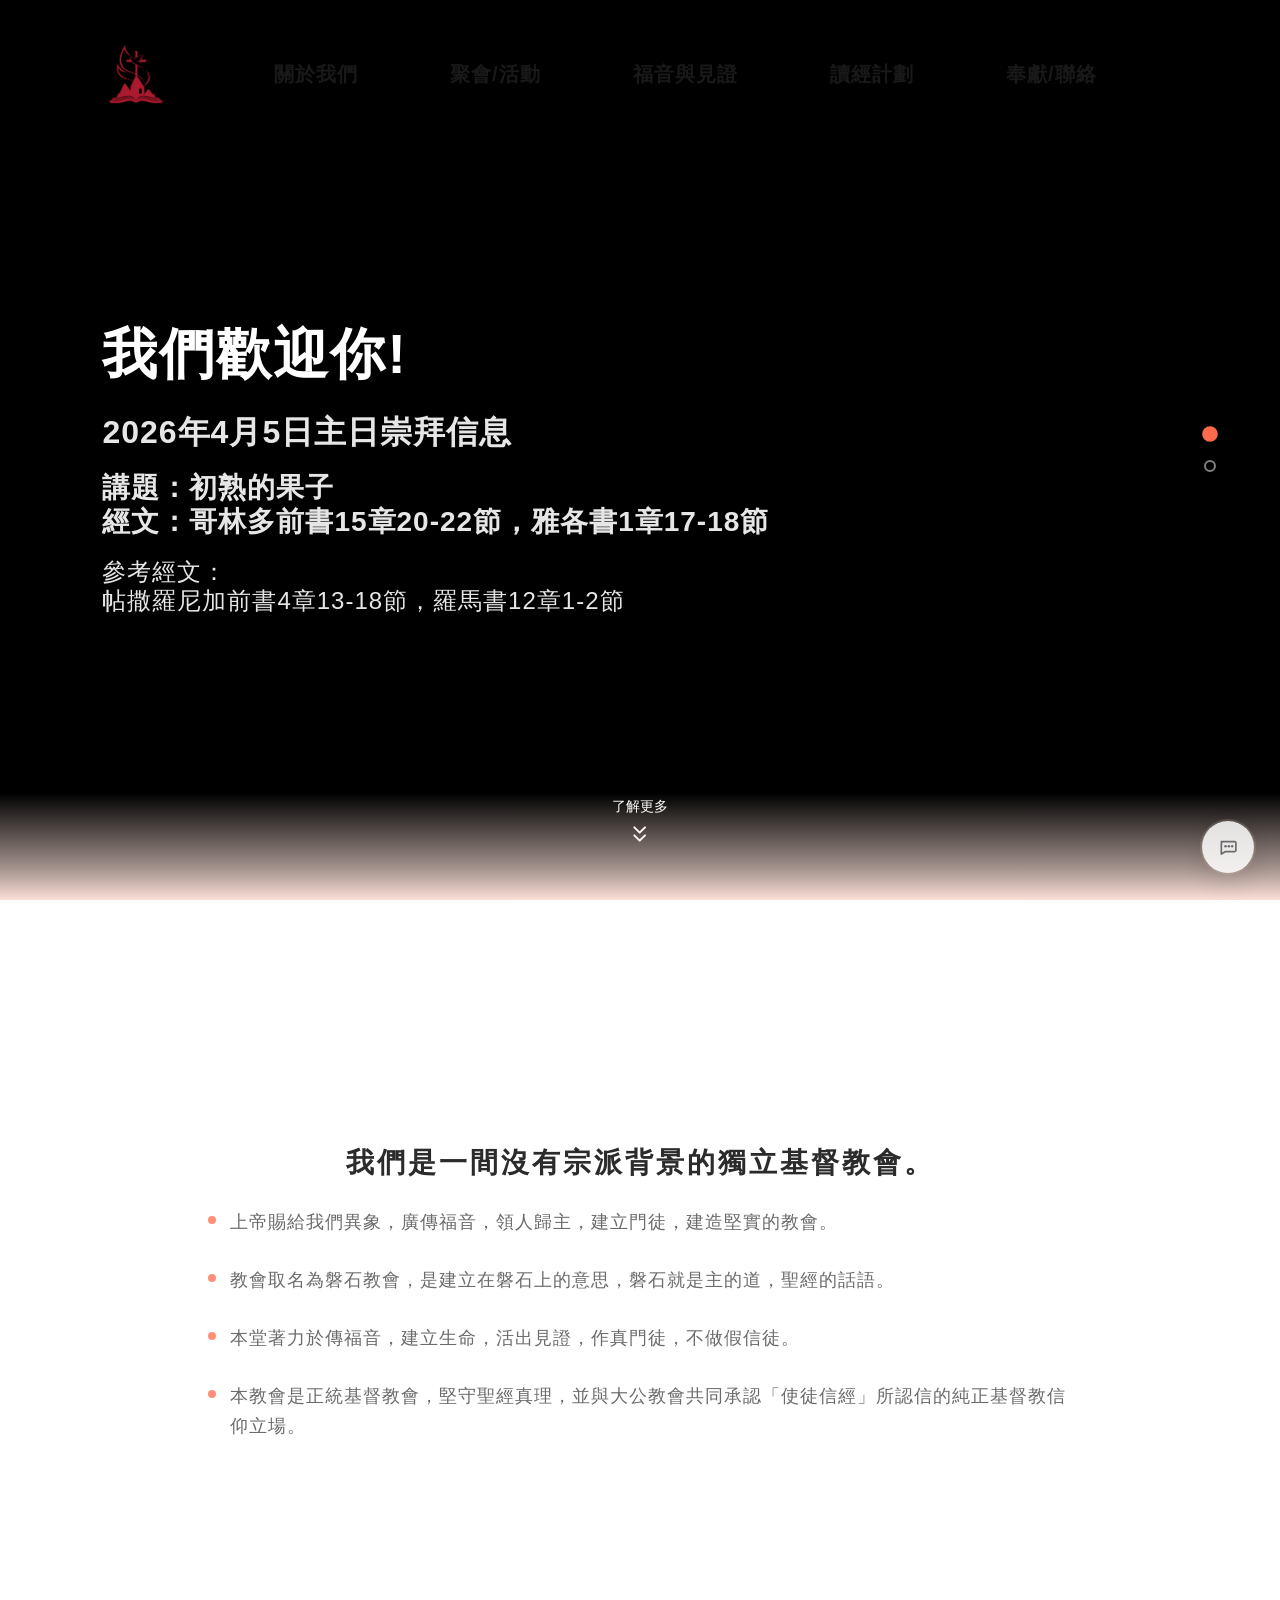
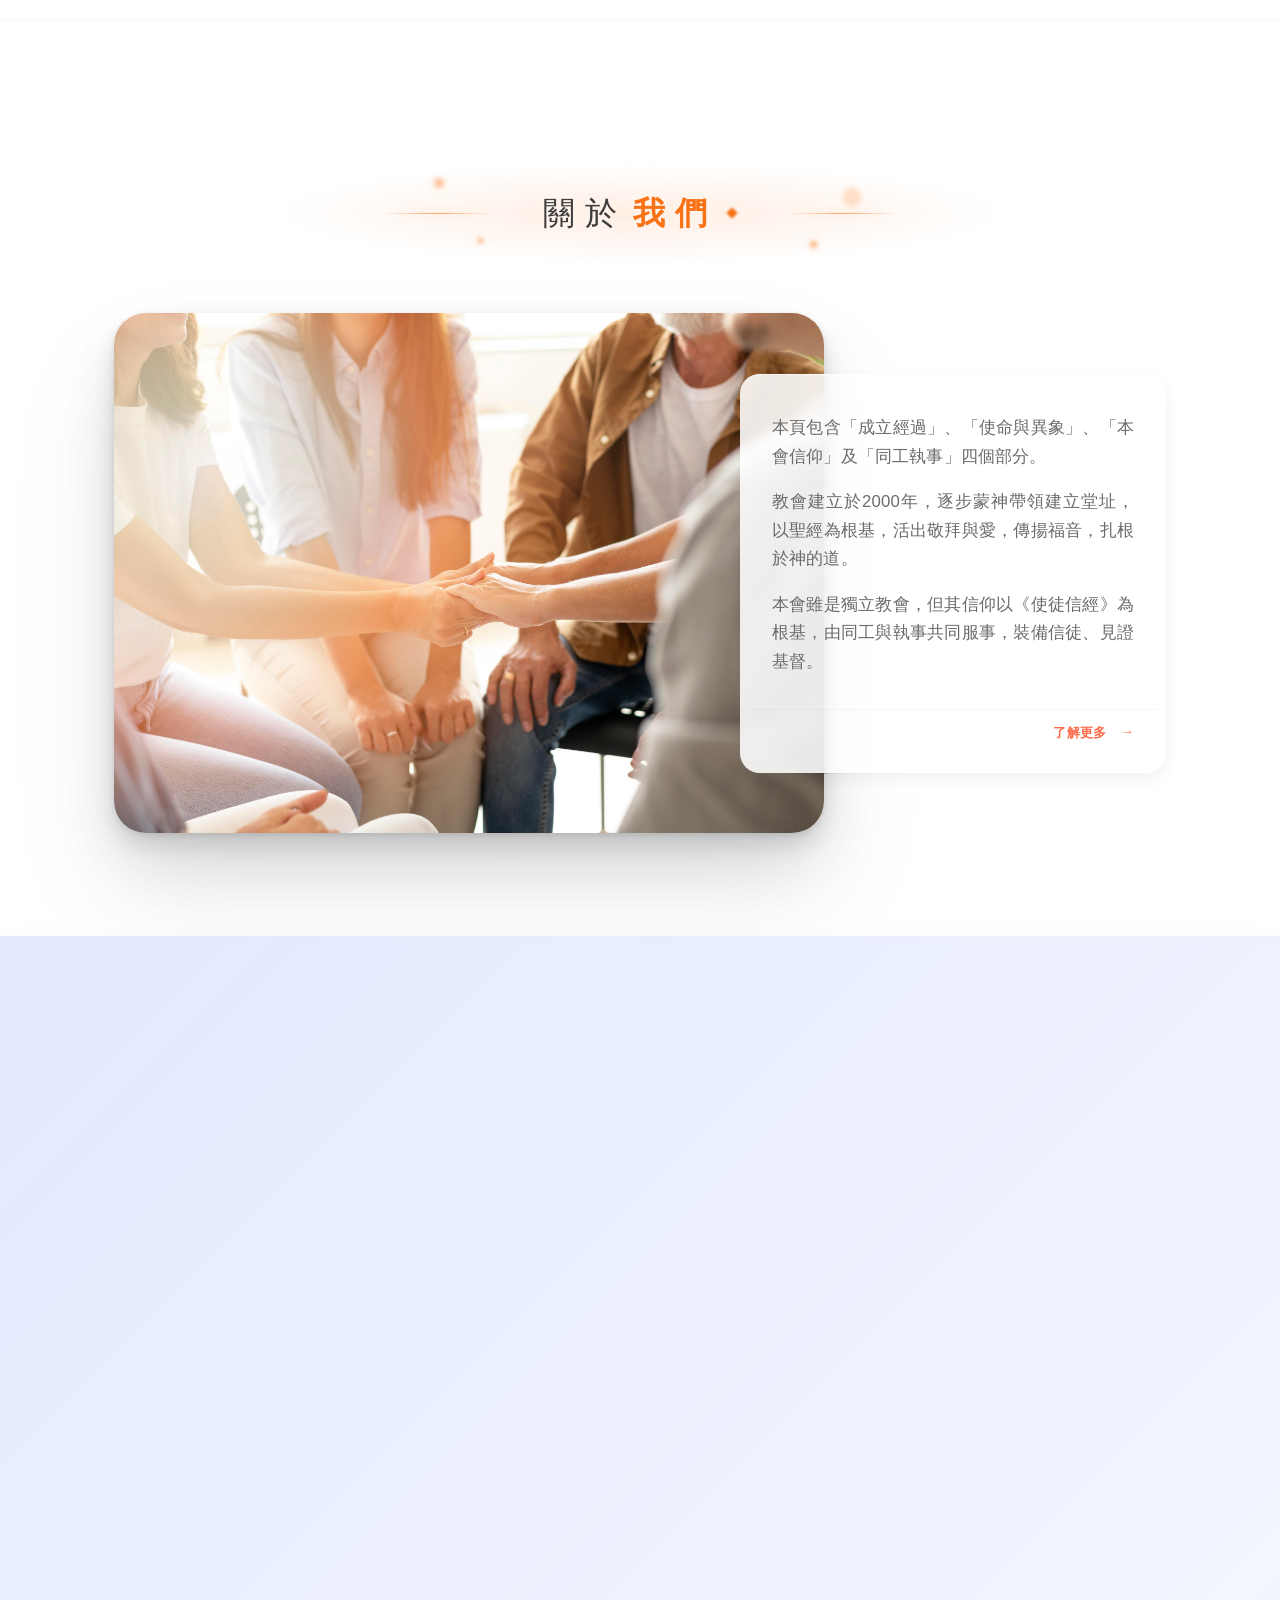
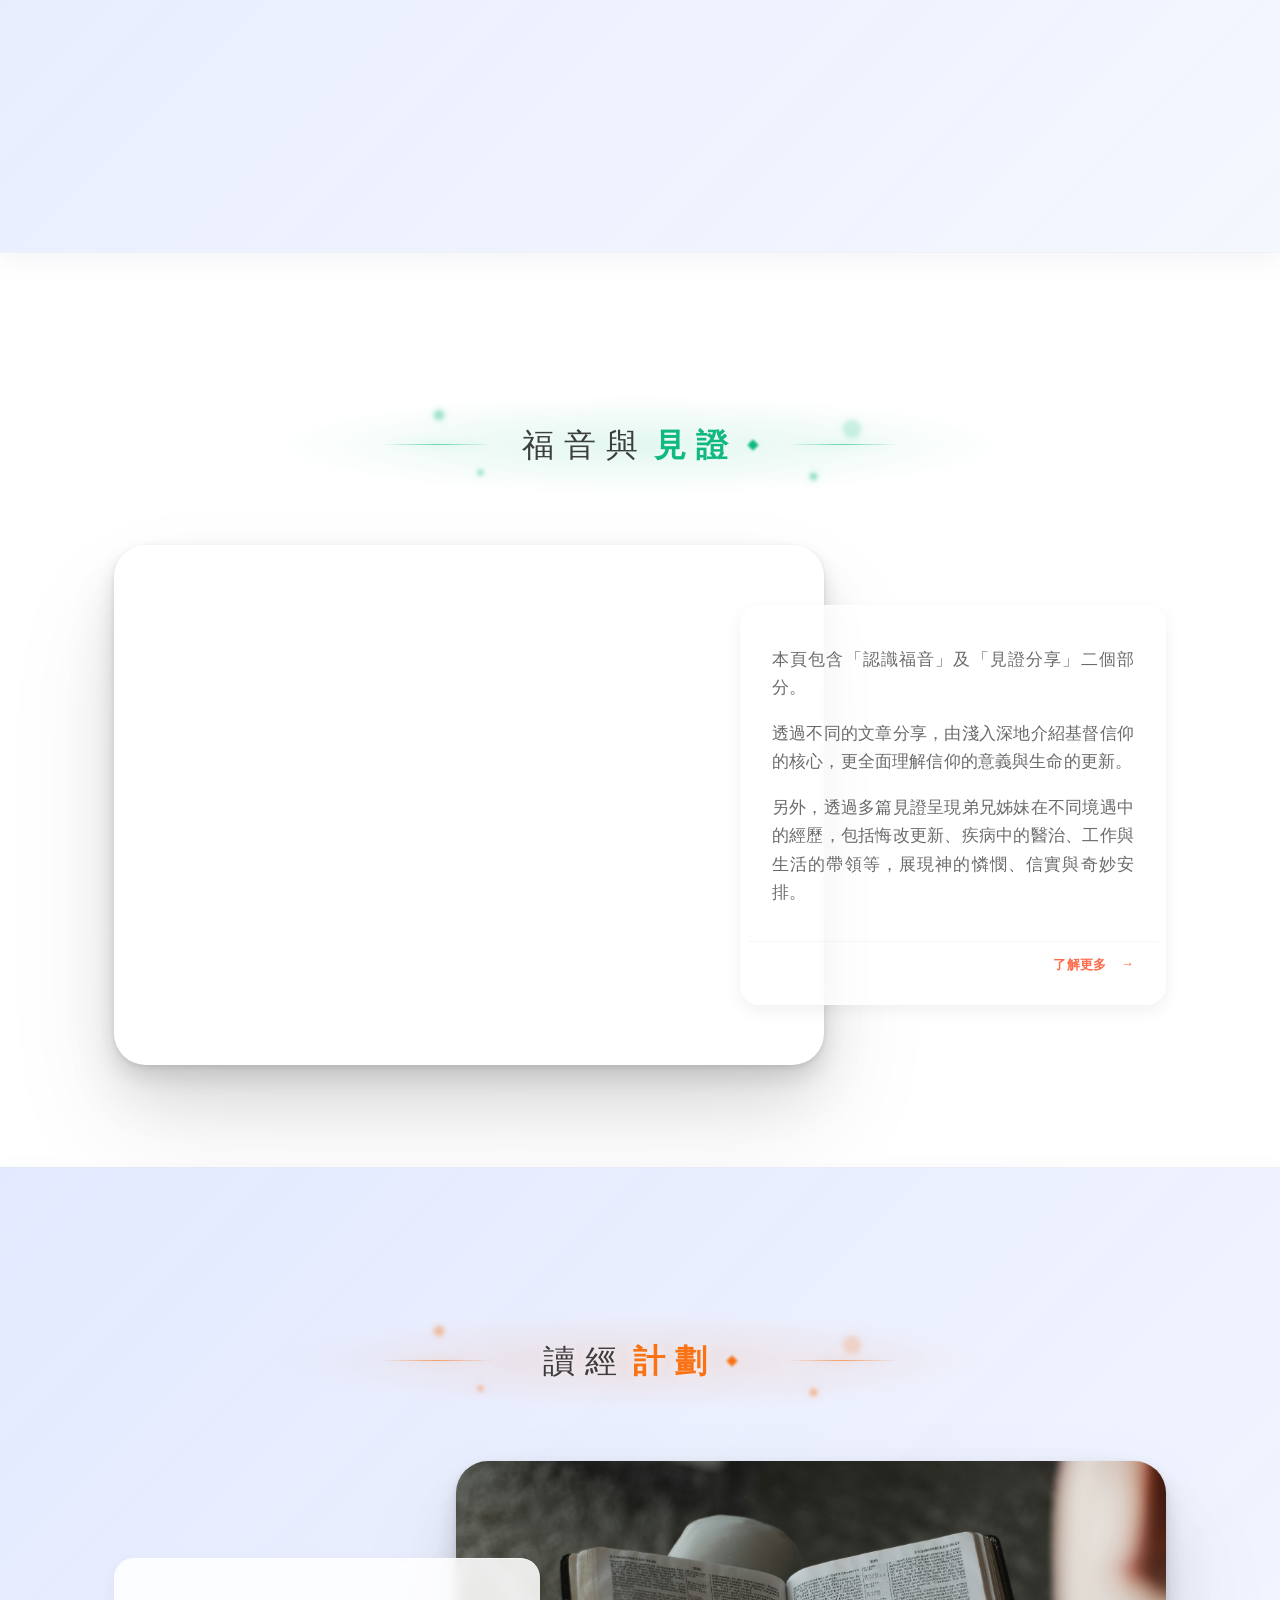
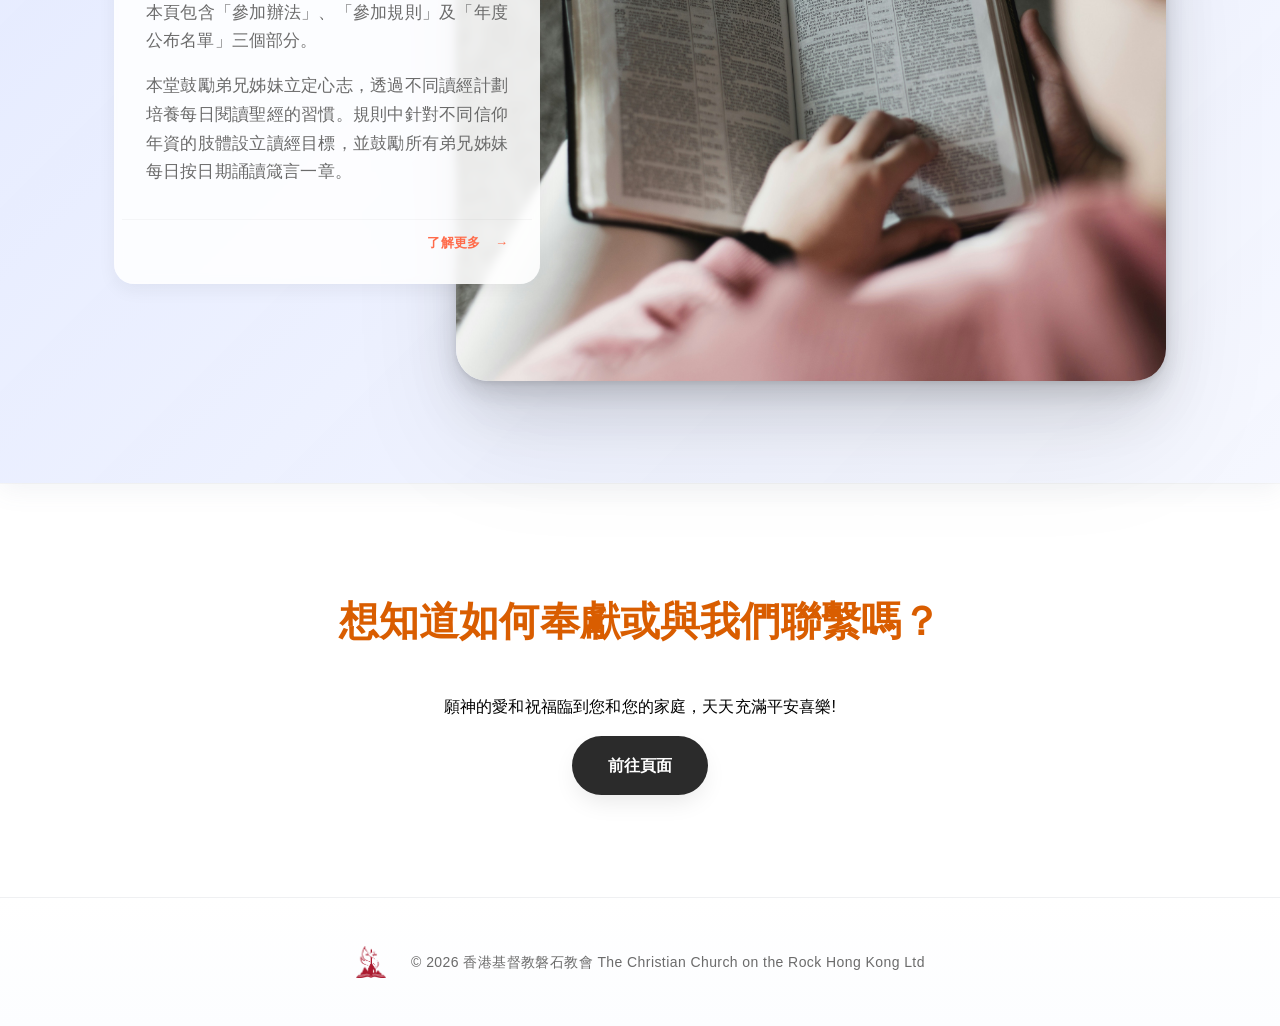
==== commit cf28b42f: "Update files" ====
--- a/index.html
+++ b/index.html
@@ -925,4 +925,4 @@
 })();
 </script>
 </body>
-</html>
+</html>
--- a/assets/css/shared.css
+++ b/assets/css/shared.css
@@ -187,7 +187,7 @@
     pointer-events: none;
     z-index: 0;
     /* SVG 路徑 */
-    background-image: url("../img/bg1.svg");
+    background-image: url("img/bg1.svg");
     background-repeat: no-repeat;
     opacity: 0.08;
     mix-blend-mode: multiply;
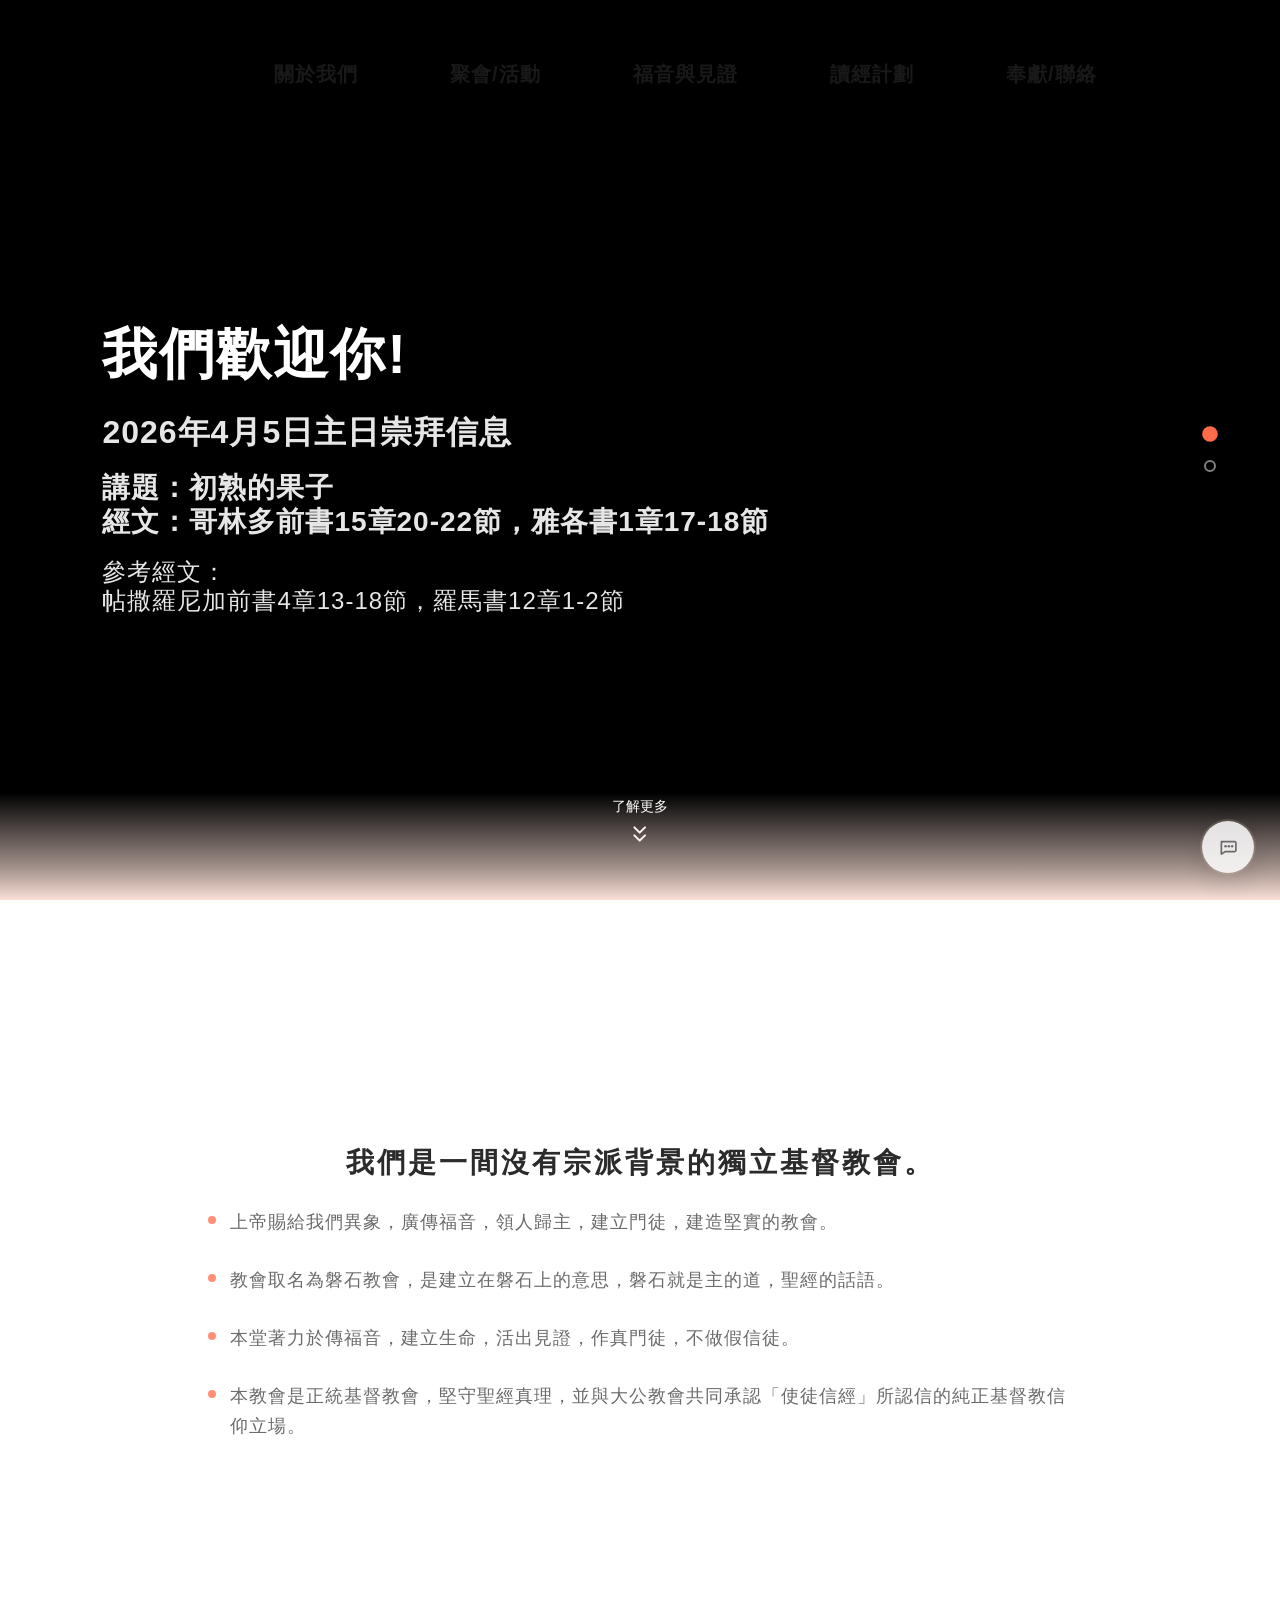
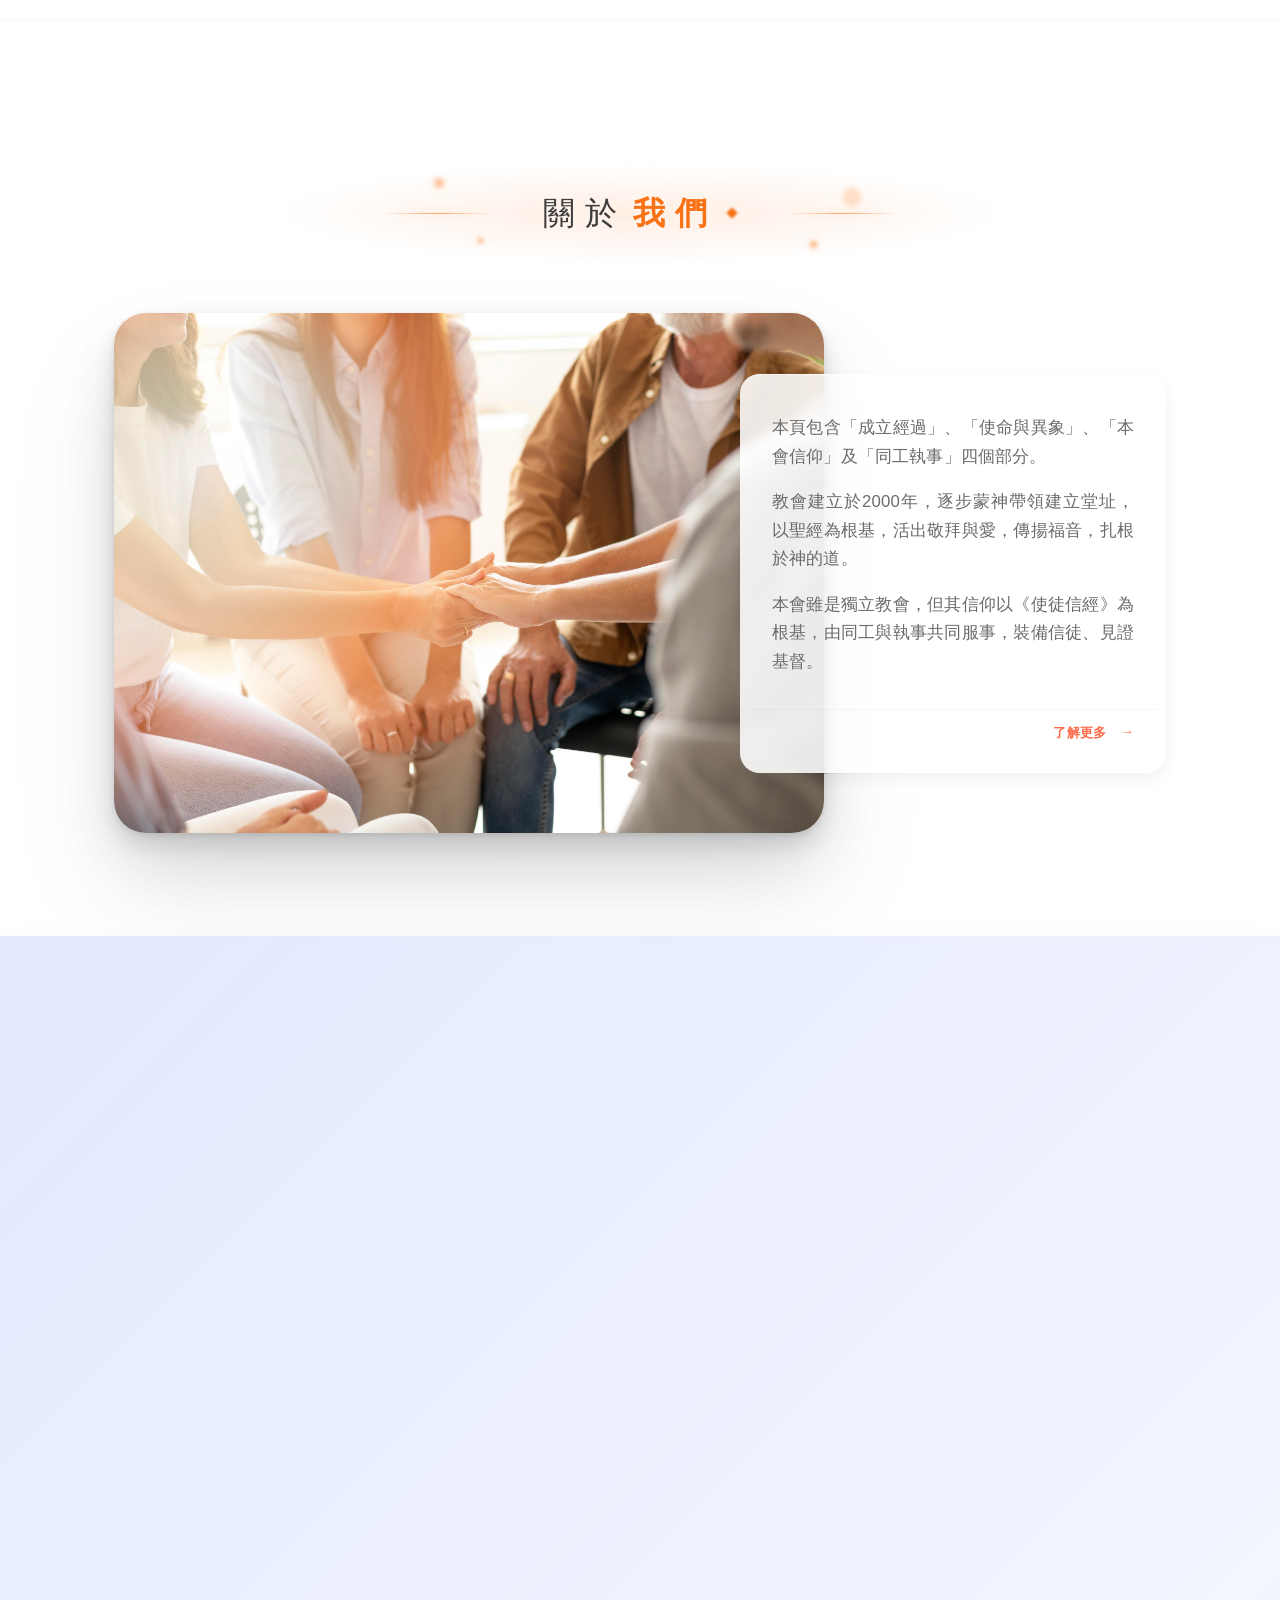
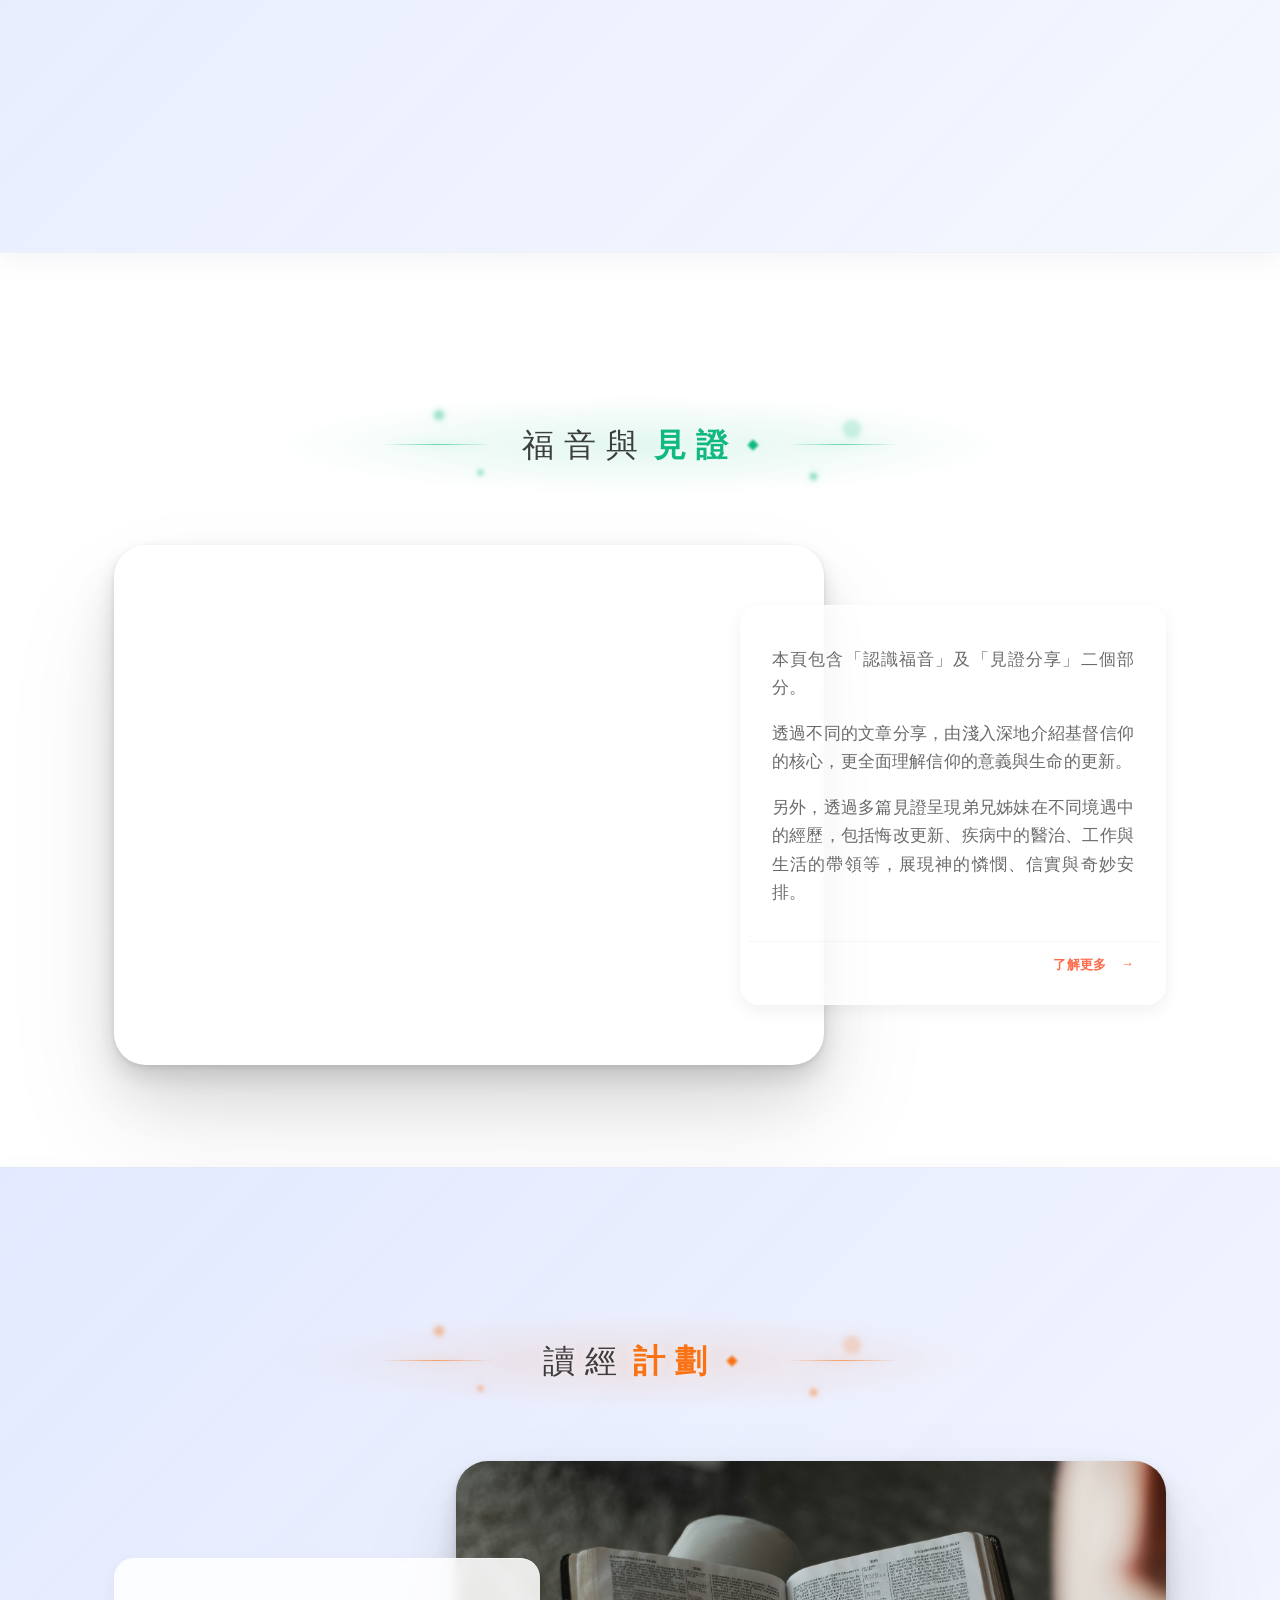
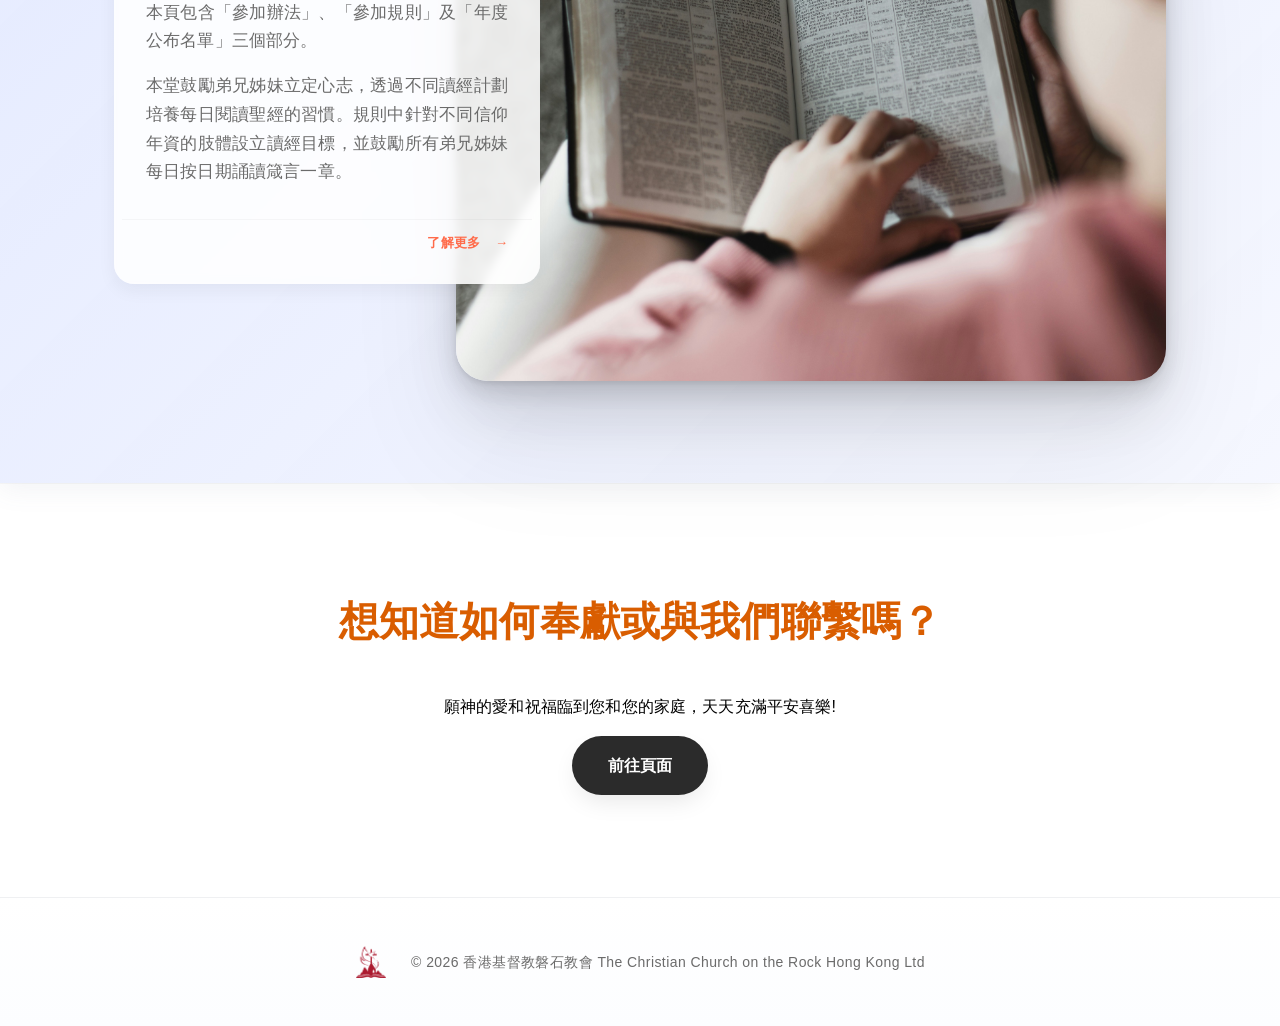
==== commit 7bc386d5: "Initial commit" ====
--- a/index.html
+++ b/index.html
@@ -925,4 +925,4 @@
 })();
 </script>
 </body>
-</html>+</html>
--- a/assets/css/menu.css
+++ b/assets/css/menu.css
@@ -83,7 +83,7 @@
 #hero-header .logo{
   width: 100%;
   height: 85%;
-  background: url("/assets/img/logo.png") center / contain no-repeat;
+  background: url("assets/img/logo.png") center / contain no-repeat;
   display: block;
 }
 #hero-header .logo:hover {
--- a/assets/css/mobile-menu.css
+++ b/assets/css/mobile-menu.css
@@ -96,8 +96,8 @@
   width: 20px;
   height: 20px;
   background-color: currentColor; /* 顏色由 CSS 控制 */
-  -webkit-mask: url("/assets/icons/hamburger-open.svg") center/contain no-repeat;
-  mask: url("/assets/icons/hamburger-open.svg") center/contain no-repeat;
+  -webkit-mask: url("assets/icons/hamburger-open.svg") center/contain no-repeat;
+  mask: url("assets/icons/hamburger-open.svg") center/contain no-repeat;
 
 }
 .hamburger-icon .icon-close{ 
@@ -105,8 +105,8 @@
   width: 20px;
   height: 20px;
   background-color: currentColor;
-  -webkit-mask: url("/assets/icons/hamburger-close.svg") center/contain no-repeat;
-  mask: url("/assets/icons/hamburger-close.svg") center/contain no-repeat;
+  -webkit-mask: url("assets/icons/hamburger-close.svg") center/contain no-repeat;
+  mask: url("assets/icons/hamburger-close.svg") center/contain no-repeat;
 
 }
 
@@ -160,7 +160,7 @@
   content: "";
   position: absolute;
   inset: 0;
-  background: url("/assets/img/logo.svg")
+  background: url("assets/img/logo.svg")
     center 90% / 90% auto no-repeat;
   opacity: 0.02;
   filter: grayscale(100%);
@@ -317,7 +317,7 @@
   pointer-events: none; /* 讓點擊穿透到 a 標籤 */
   transition: transform 0.2s ease;
   flex-shrink: 0;
-  background: url("/assets/icons/arrow-right.svg") center/18px 18px no-repeat;
+  background: url("assets/icons/arrow-right.svg") center/18px 18px no-repeat;
   opacity: 0.55;
 }
 
@@ -351,7 +351,7 @@
   height: 100px;
 
   aspect-ratio: auto;      
-  background: url("/assets/img/logoFull.png") center / contain no-repeat;
+  background: url("assets/img/logoFull.png") center / contain no-repeat;
   display: block;
   margin: 0 auto;
   /* box-shadow: 0 8px 20px rgba(0,0,0,.05); */
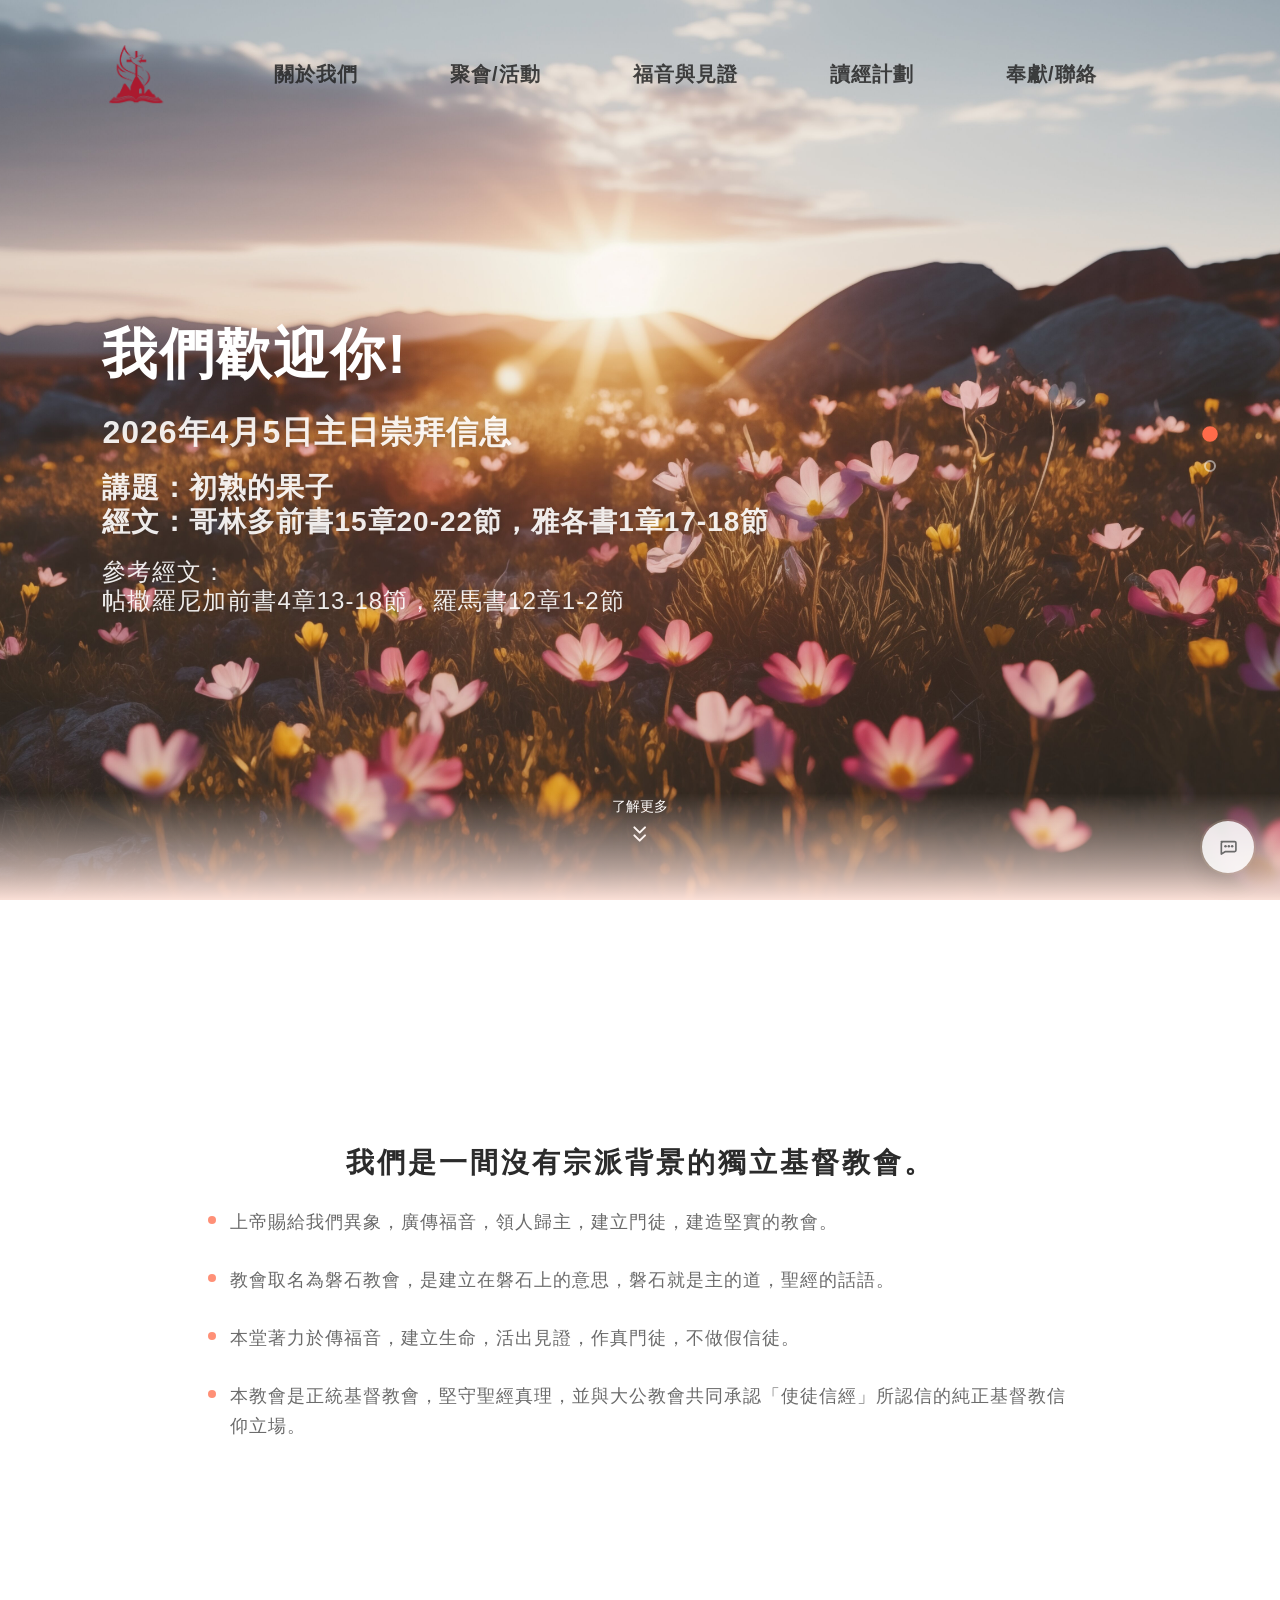
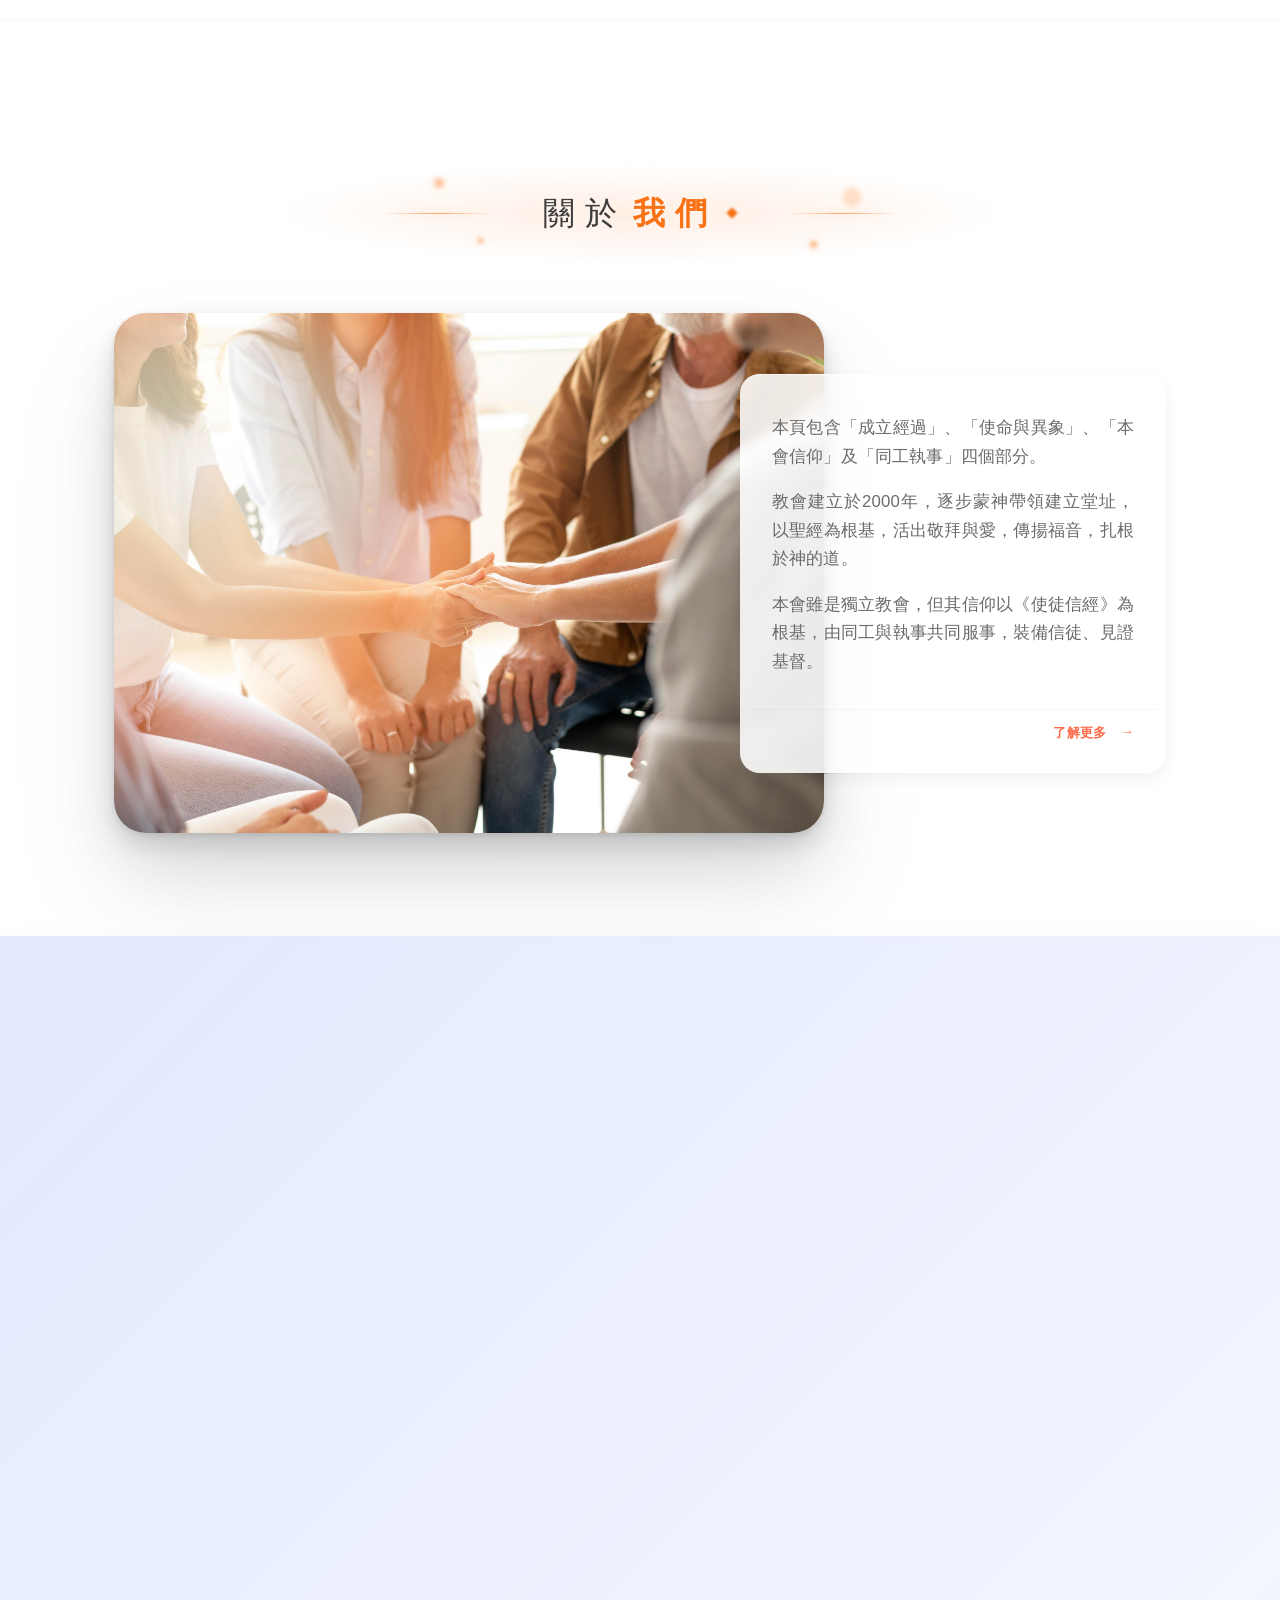
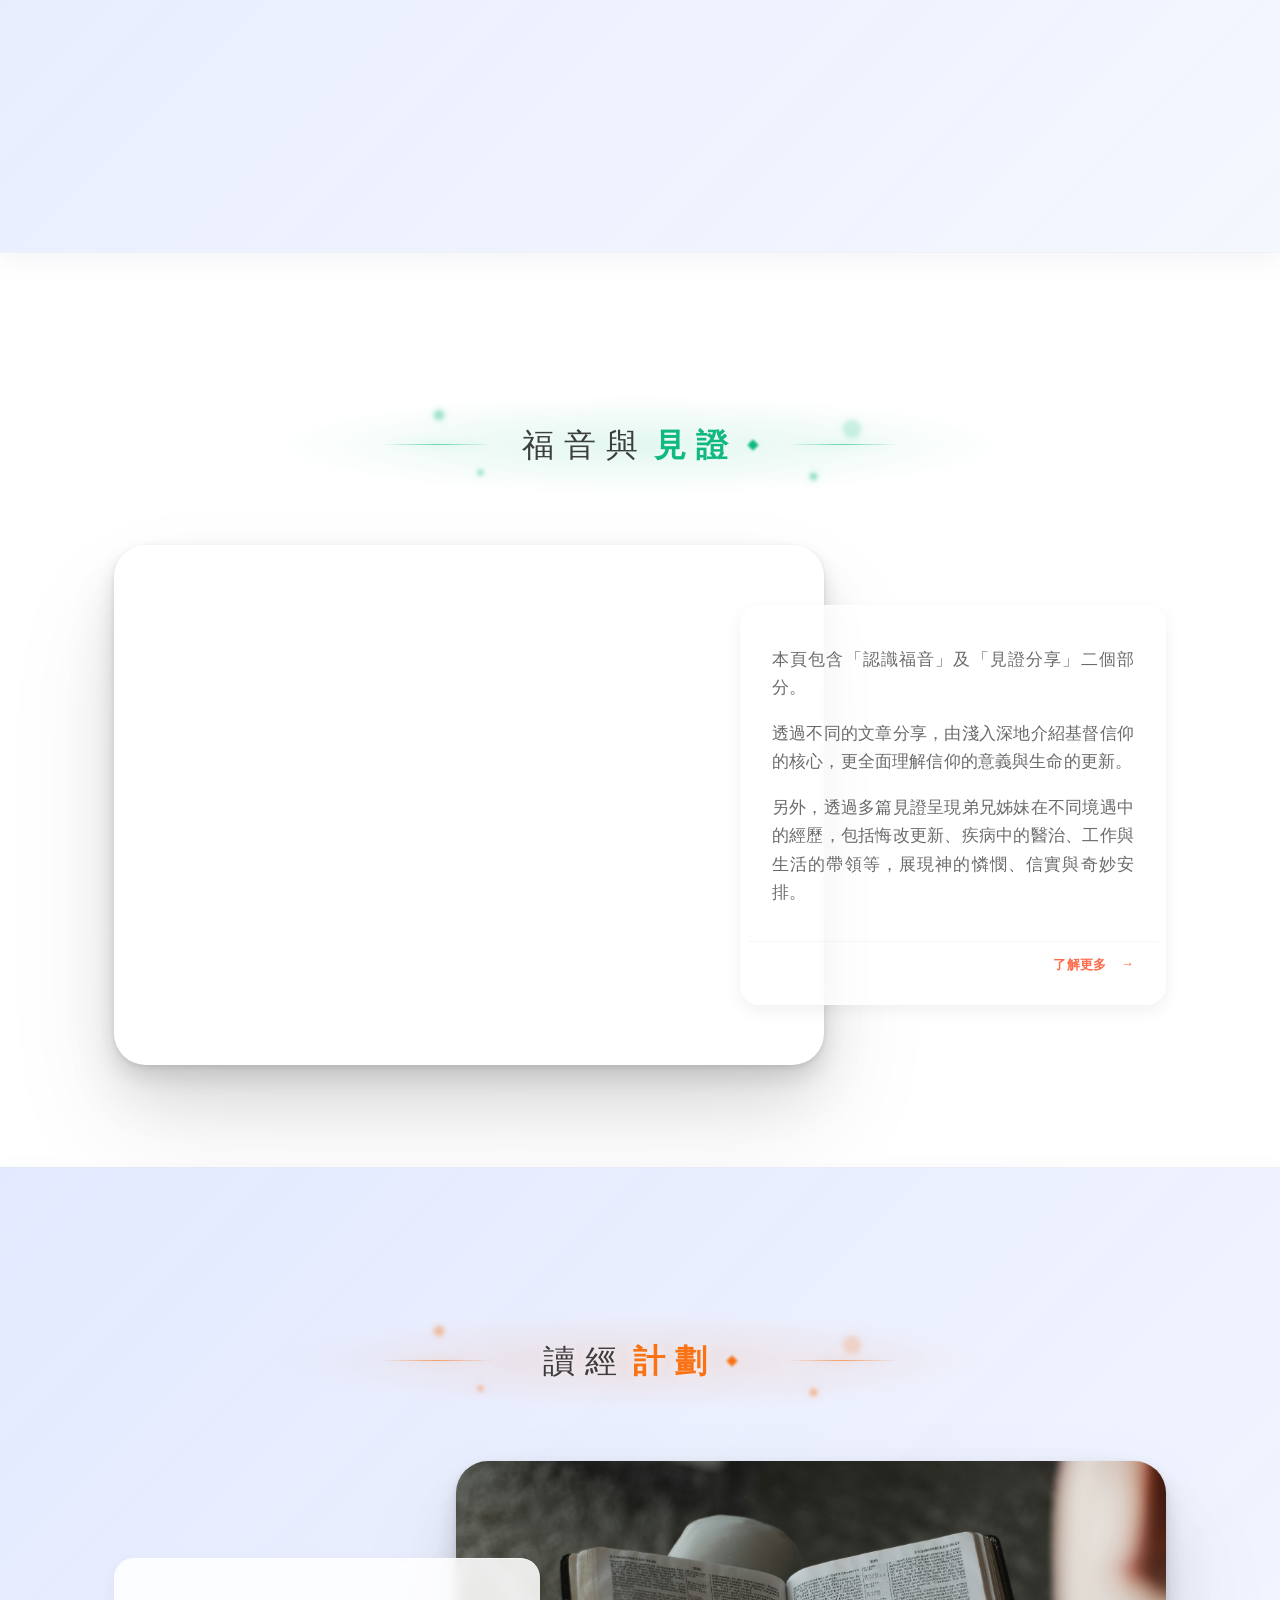
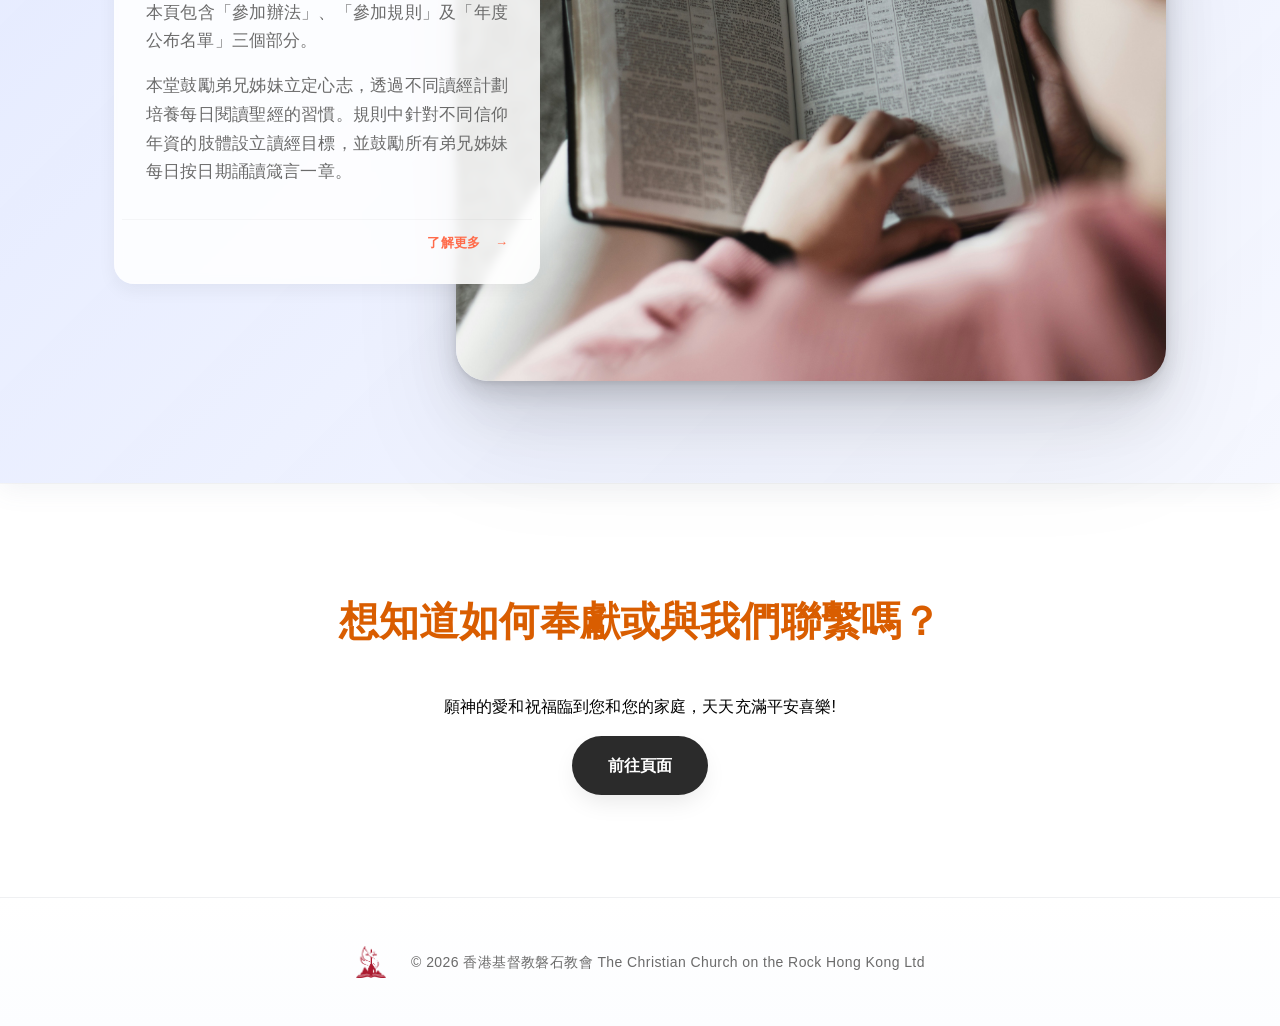
==== commit 318f58e1: "Update files" ====
--- a/index.html
+++ b/index.html
@@ -536,7 +536,7 @@
         <!-- 每張 slide 的文字內容 -->
         <div id="heroSlides" hidden>
           <!-- Slide 1：有標題＋兩段描述＋CTA -->
-          <article class="bl-slide" data-image="assets/img/indexHero_2.png">
+          <article class="bl-slide" data-image="assets/img/indexHero_2.jpg">
             <h1 class="bl-title">我們歡迎你!</h1>
             <p class="bl-subtitle">2026年4月5日主日崇拜信息</p>
           
--- a/assets/css/shared.css
+++ b/assets/css/shared.css
@@ -187,7 +187,7 @@
     pointer-events: none;
     z-index: 0;
     /* SVG 路徑 */
-    background-image: url("img/bg1.svg");
+    background-image: url("../img/bg1.svg");
     background-repeat: no-repeat;
     opacity: 0.08;
     mix-blend-mode: multiply;
--- a/assets/css/menu.css
+++ b/assets/css/menu.css
@@ -83,7 +83,7 @@
 #hero-header .logo{
   width: 100%;
   height: 85%;
-  background: url("assets/img/logo.png") center / contain no-repeat;
+  background: url("../img/logo.png") center / contain no-repeat;
   display: block;
 }
 #hero-header .logo:hover {
--- a/assets/css/mobile-menu.css
+++ b/assets/css/mobile-menu.css
@@ -96,8 +96,8 @@
   width: 20px;
   height: 20px;
   background-color: currentColor; /* 顏色由 CSS 控制 */
-  -webkit-mask: url("assets/icons/hamburger-open.svg") center/contain no-repeat;
-  mask: url("assets/icons/hamburger-open.svg") center/contain no-repeat;
+  -webkit-mask: url("../icons/hamburger-open.svg") center/contain no-repeat;
+  mask: url("../icons/hamburger-open.svg") center/contain no-repeat;
 
 }
 .hamburger-icon .icon-close{ 
@@ -105,8 +105,8 @@
   width: 20px;
   height: 20px;
   background-color: currentColor;
-  -webkit-mask: url("assets/icons/hamburger-close.svg") center/contain no-repeat;
-  mask: url("assets/icons/hamburger-close.svg") center/contain no-repeat;
+  -webkit-mask: url("../icons/hamburger-close.svg") center/contain no-repeat;
+  mask: url("../icons/hamburger-close.svg") center/contain no-repeat;
 
 }
 
@@ -160,7 +160,7 @@
   content: "";
   position: absolute;
   inset: 0;
-  background: url("assets/img/logo.svg")
+  background: url("../img/logo.svg")
     center 90% / 90% auto no-repeat;
   opacity: 0.02;
   filter: grayscale(100%);
@@ -317,7 +317,7 @@
   pointer-events: none; /* 讓點擊穿透到 a 標籤 */
   transition: transform 0.2s ease;
   flex-shrink: 0;
-  background: url("assets/icons/arrow-right.svg") center/18px 18px no-repeat;
+  background: url("../icons/arrow-right.svg") center/18px 18px no-repeat;
   opacity: 0.55;
 }
 
@@ -351,7 +351,7 @@
   height: 100px;
 
   aspect-ratio: auto;      
-  background: url("assets/img/logoFull.png") center / contain no-repeat;
+  background: url("../img/logoFull.png") center / contain no-repeat;
   display: block;
   margin: 0 auto;
   /* box-shadow: 0 8px 20px rgba(0,0,0,.05); */
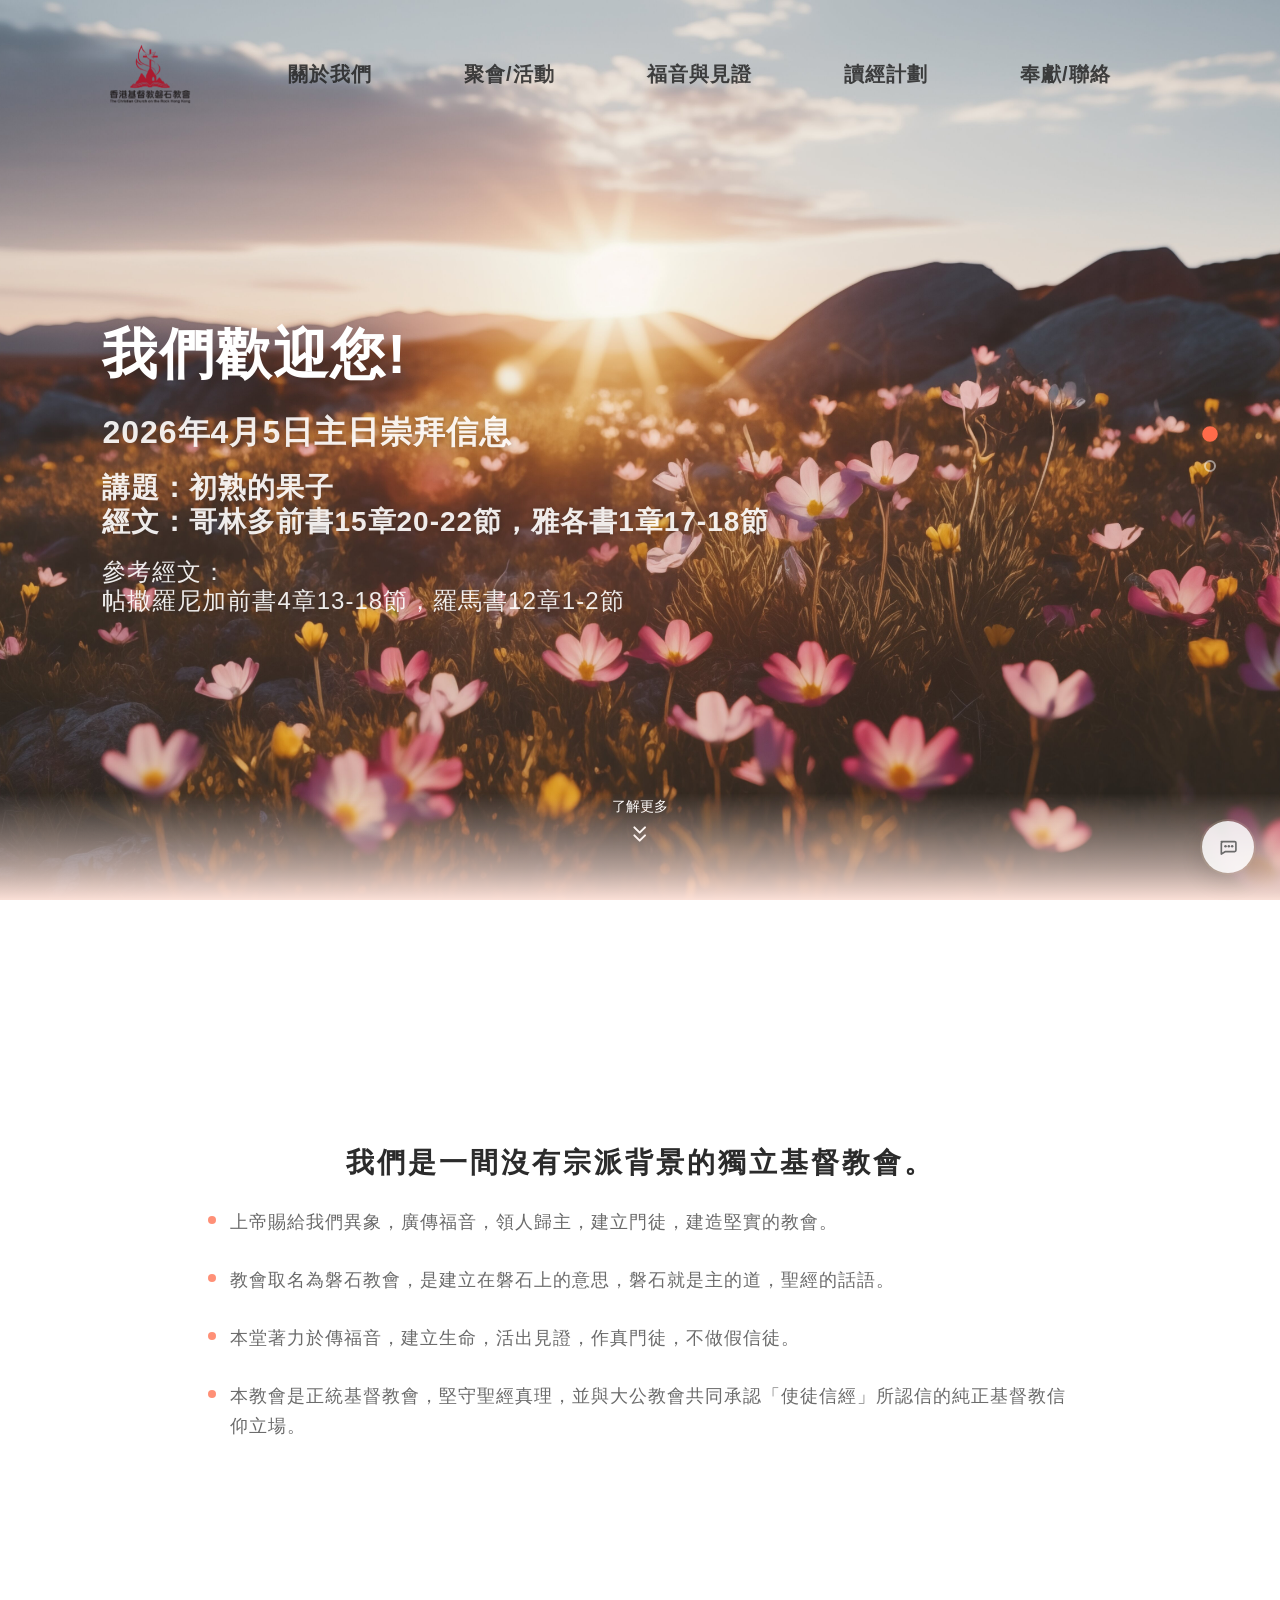
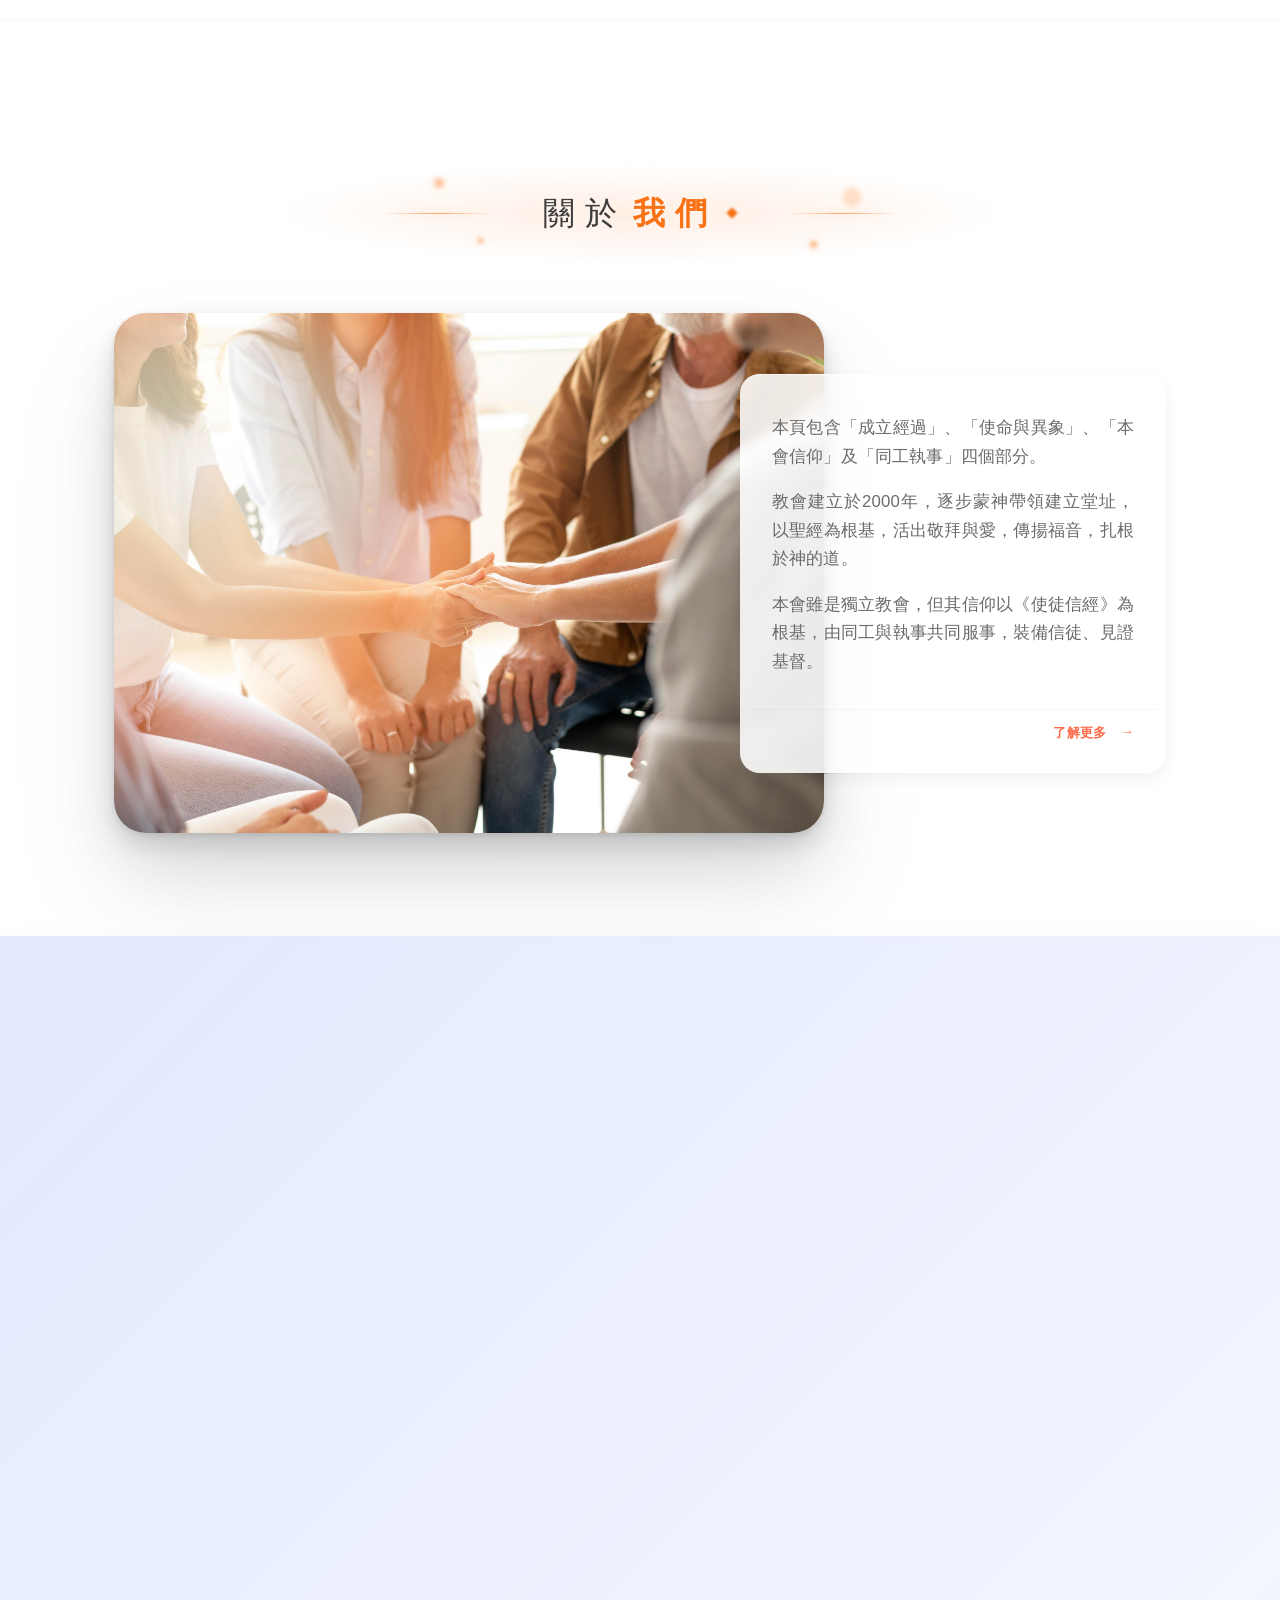
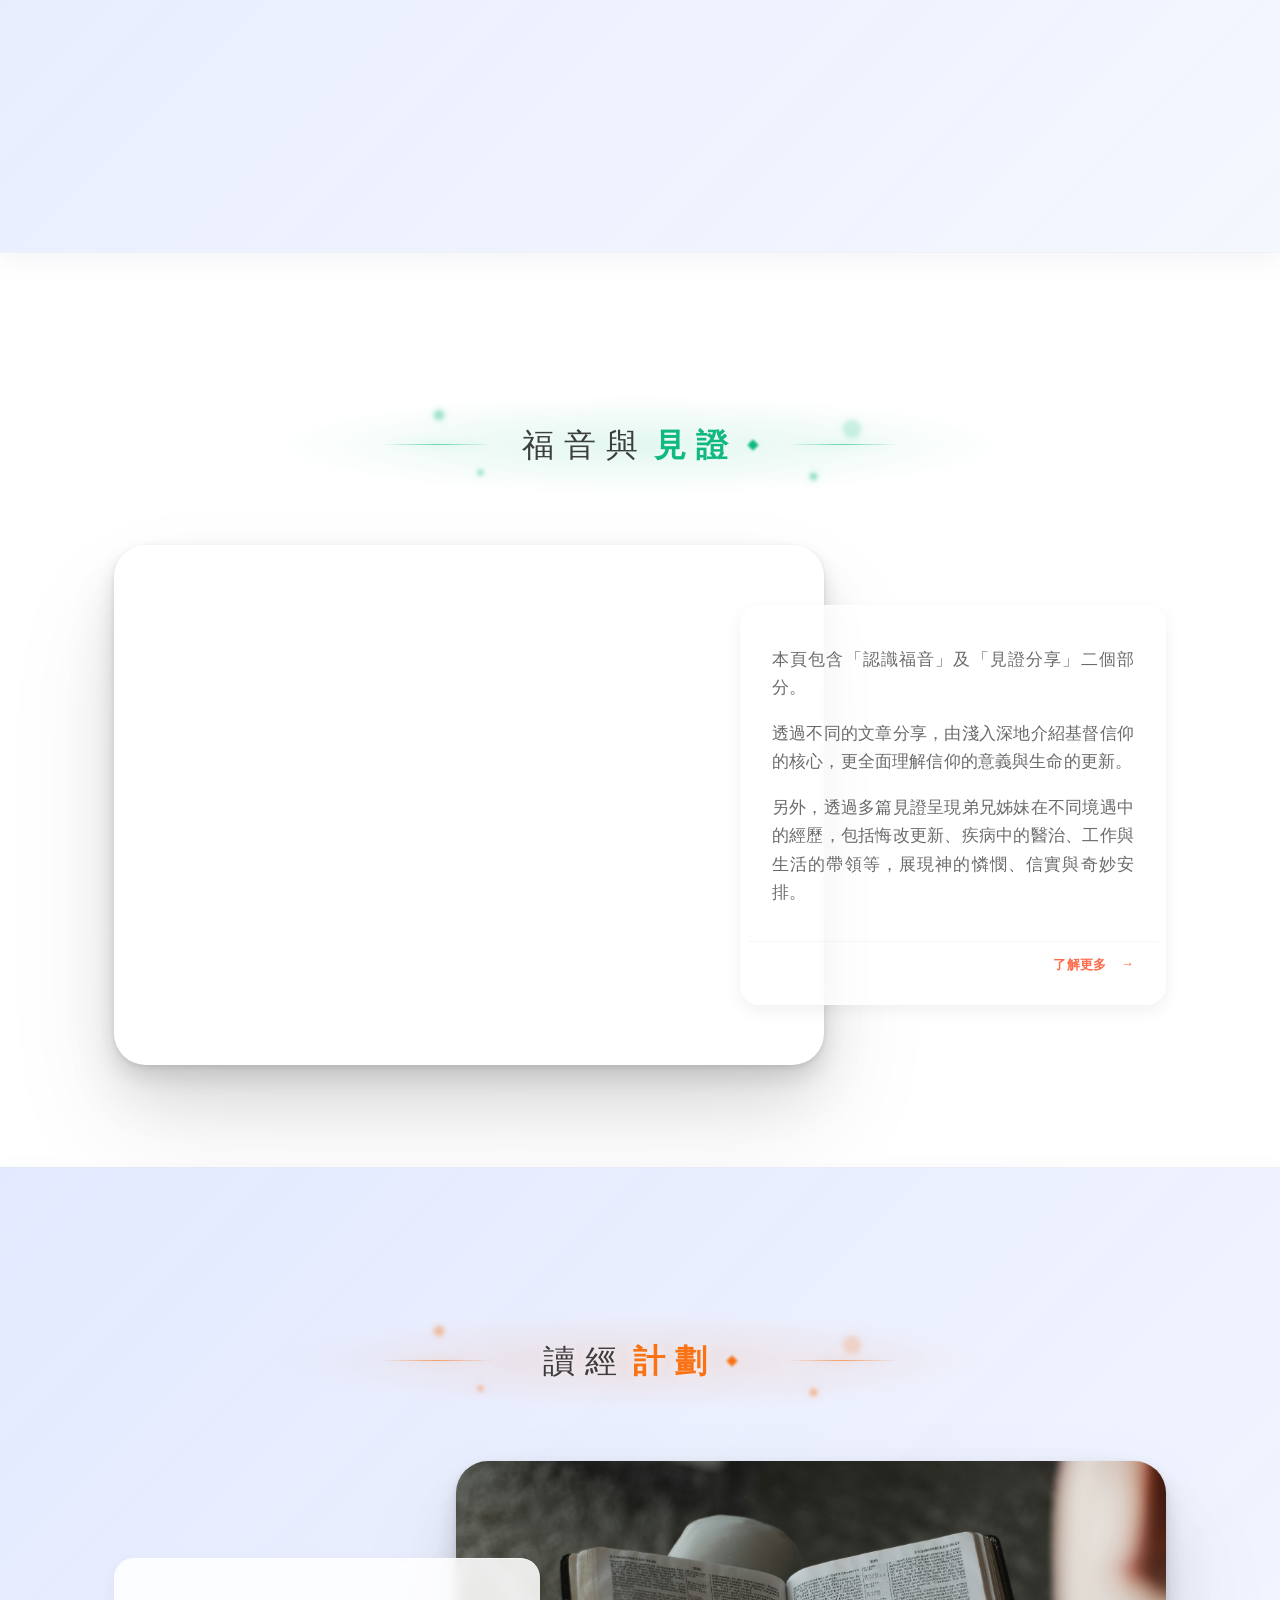
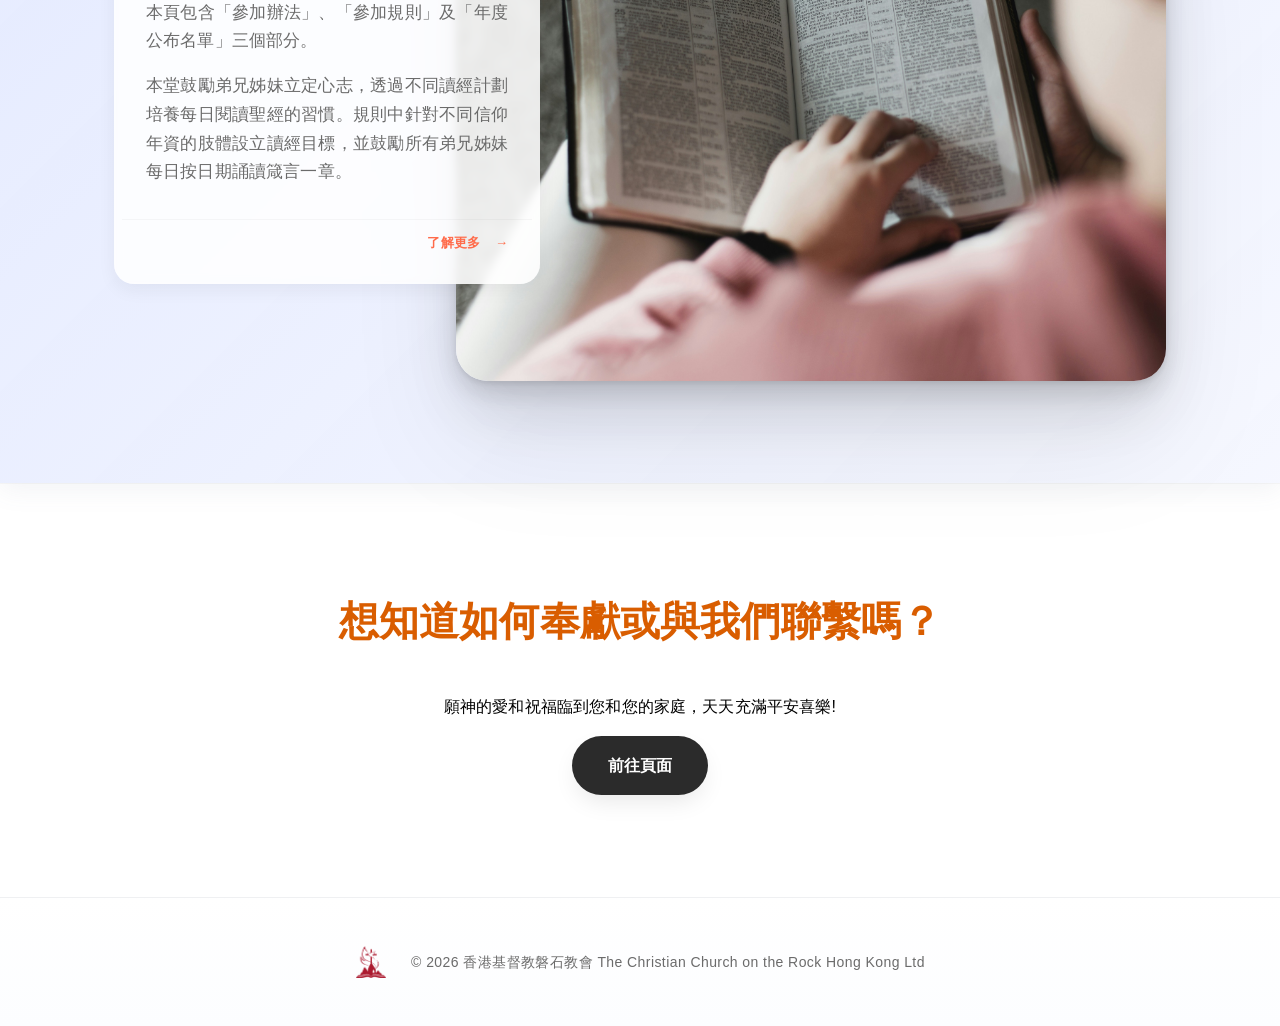
==== commit 6d0bc6d6: "Update files" ====
--- a/index.html
+++ b/index.html
@@ -537,7 +537,7 @@
         <div id="heroSlides" hidden>
           <!-- Slide 1：有標題＋兩段描述＋CTA -->
           <article class="bl-slide" data-image="assets/img/indexHero_2.jpg">
-            <h1 class="bl-title">我們歡迎你!</h1>
+            <h1 class="bl-title">我們歡迎您!</h1>
             <p class="bl-subtitle">2026年4月5日主日崇拜信息</p>
           
               <p class="bl-desc">講題：初熟的果子</p>
--- a/assets/css/menu.css
+++ b/assets/css/menu.css
@@ -64,9 +64,9 @@
 ================================================= */
 /* ---- Header logo container：唯一控制點 ---- */
 #hero-header .logo-container{
-  width: 72px;
-  height: 72px;
-  flex: 0 0 72px;
+  width: 100px;
+  height: 100px;
+  flex: 0 0 100px;
   display: grid;
   place-items: center;
   transition: width 260ms ease, height 260ms ease, flex-basis 260ms ease;
@@ -83,7 +83,7 @@
 #hero-header .logo{
   width: 100%;
   height: 85%;
-  background: url("../img/logo.png") center / contain no-repeat;
+  background: url("../img/logoFull.png") center / contain no-repeat;
   display: block;
 }
 #hero-header .logo:hover {
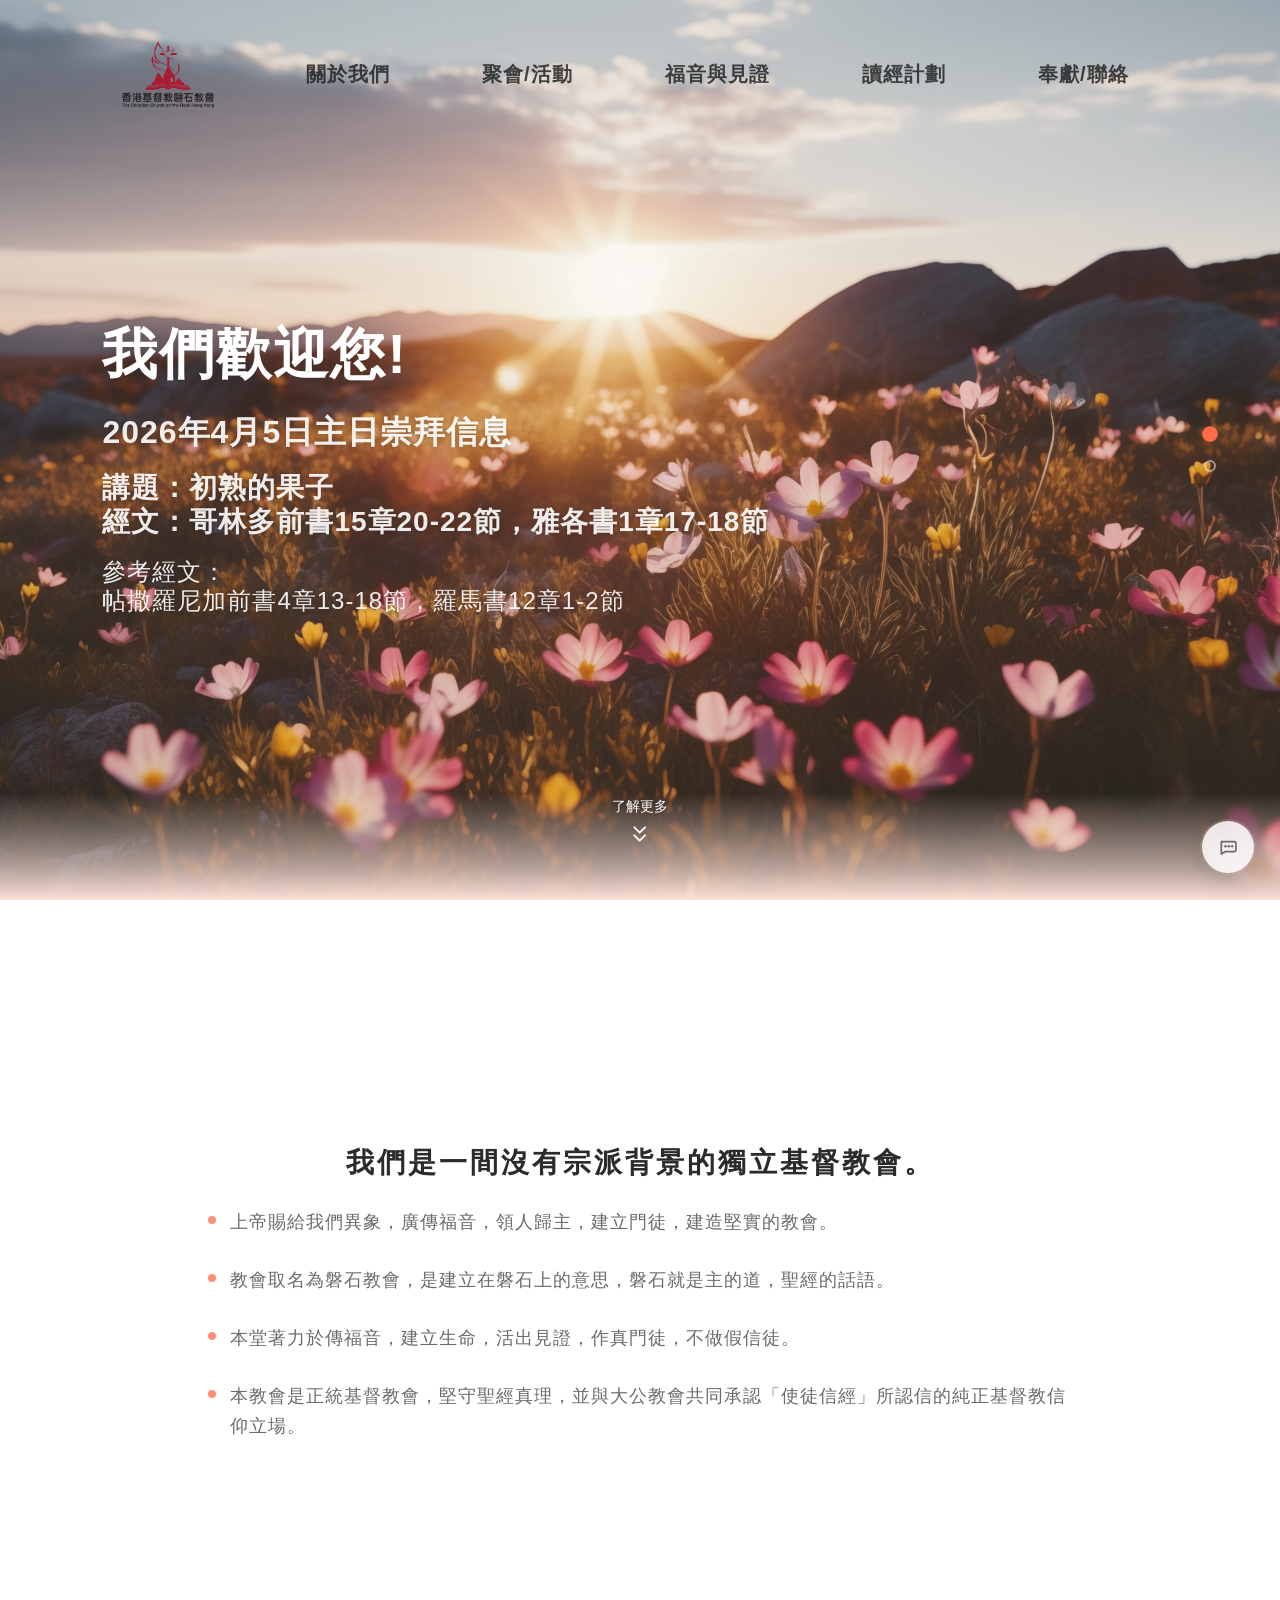
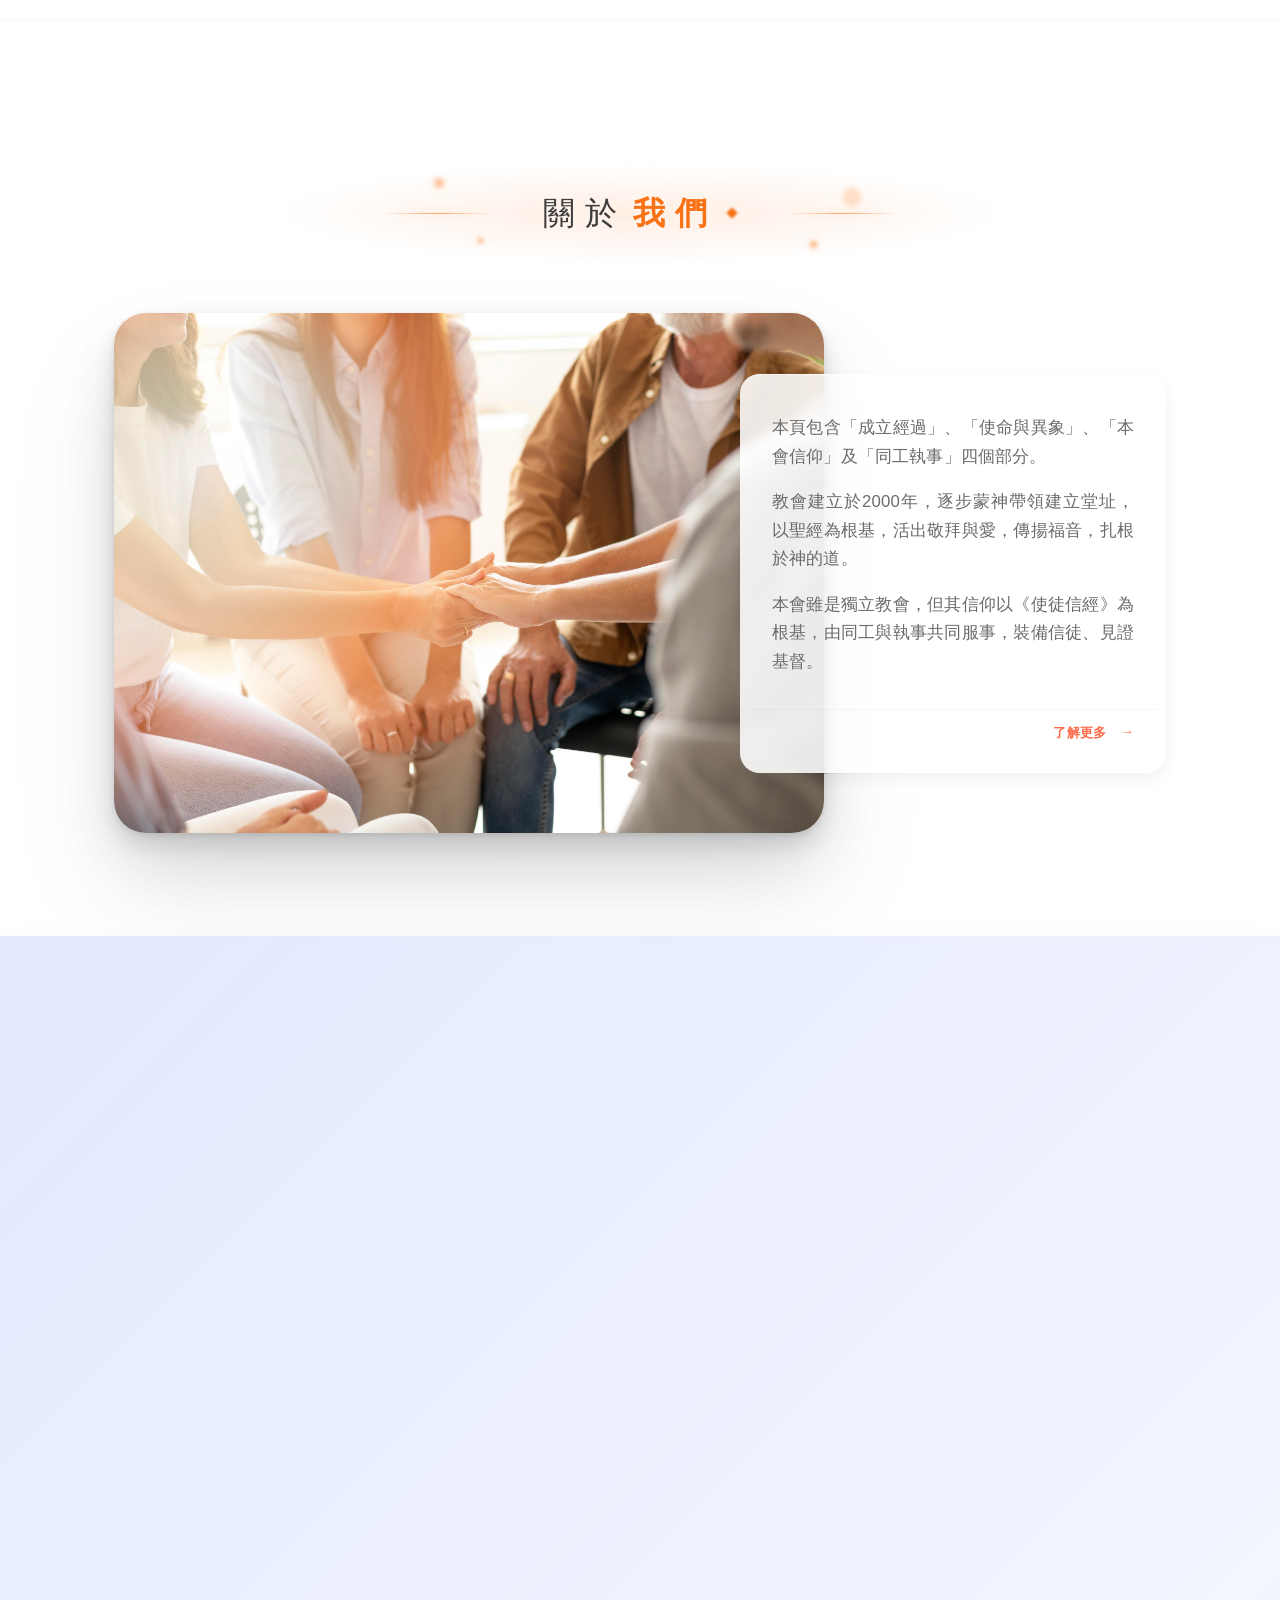
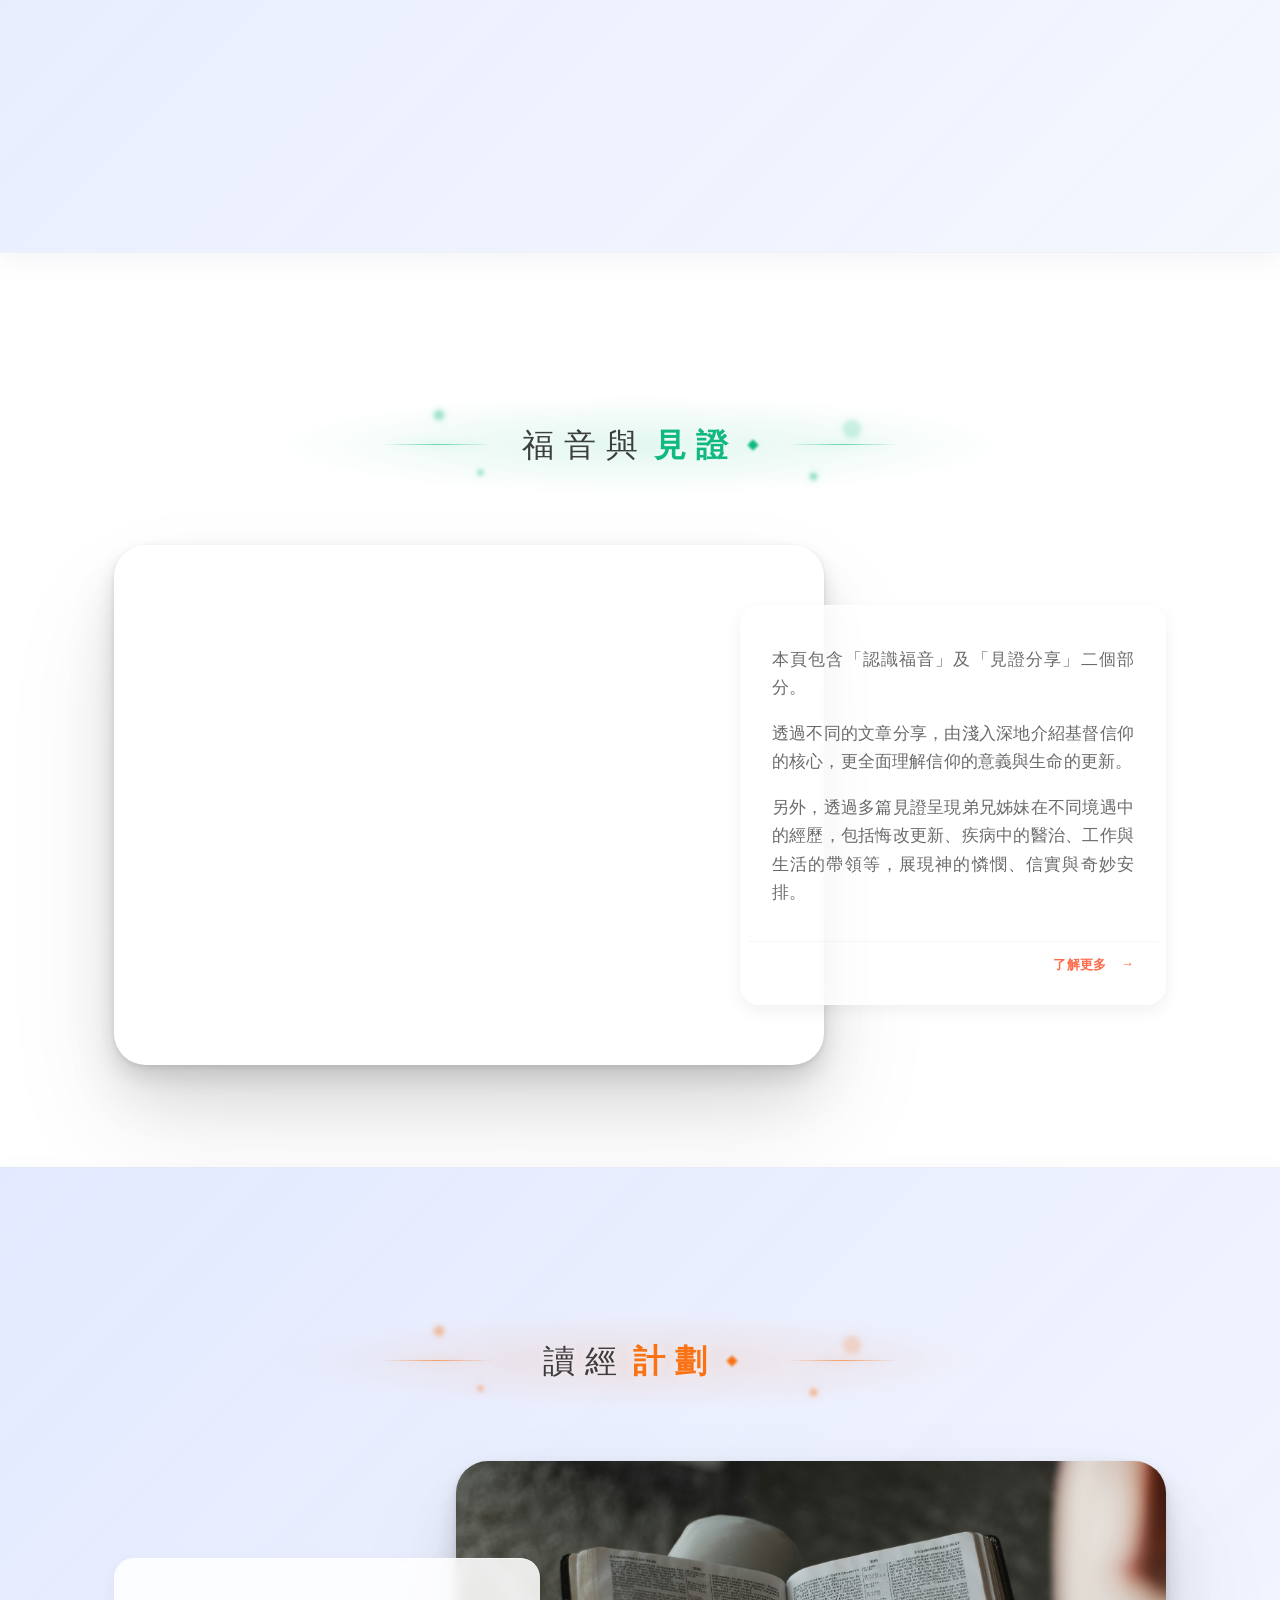
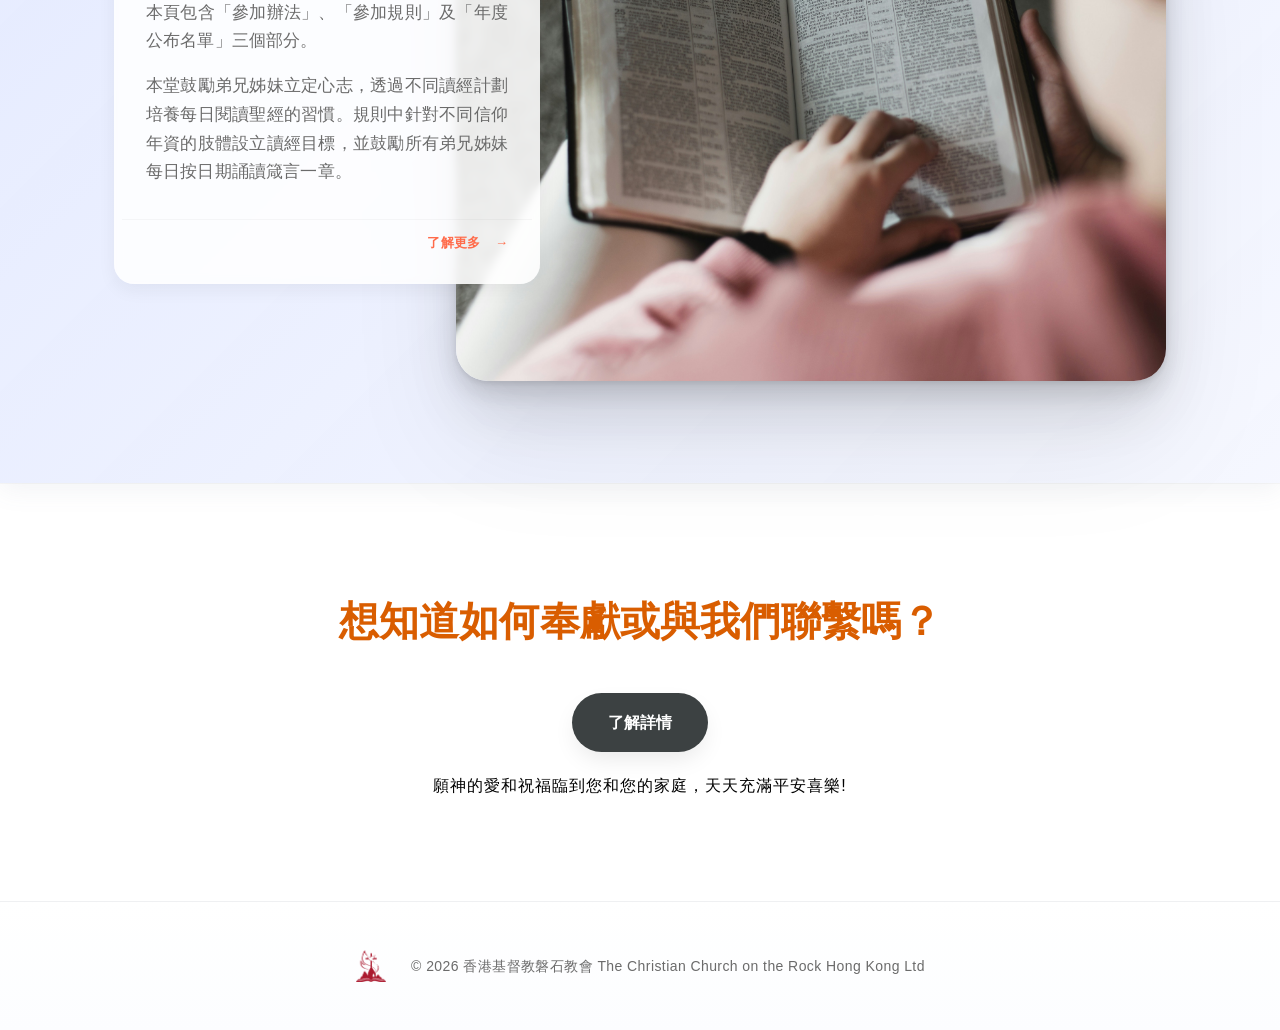
==== commit f5969363: "Update files" ====
--- a/index.html
+++ b/index.html
@@ -473,13 +473,26 @@
     .contactNote{
       color: var(--section-accent);
     }  
+    @media (max-width: 640px) {
+      .contactNote{
+      font-size: 26px;
+    }  
+    }
+    .contactText span{
+      letter-spacing: 1px;
+    }  
+    @media (max-width: 480px) {
+      .contactText span{
+        display: block;
+    }  
+    }
     
     .btn-cta{
     display:inline-flex;
     align-items:center;
     gap:10px;
     padding:16px 36px;
-    background:var(--text);  /*--section-accent*/
+    background:#3C4142;  /*--section-accent*/
     color:var(--white-100);
     text-decoration:none;
     border-radius:var(--radius-xl);
@@ -487,6 +500,7 @@
     transition:.3s var(--ease);
     box-shadow: 0 10px 25px -5px rgba(0,0,0,0.1);
     transform: translateY(0);
+    margin-bottom:20px;
   }
 
   .btn-cta:hover{
@@ -774,19 +788,13 @@
         <div class="contactAlign reveal">
           <h2 class="contactNote">想知道如何奉獻或與我們聯繫嗎？</h2>
 
-          <!-- tab 內容區（只有文字） -->
-          <div class="tab-content">
-            <div id="contact-1" class="tab-pane">
-              <div class="tab-text">
-                <p>
-                  願神的愛和祝福臨到您和您的家庭，天天充滿平安喜樂!
-                </p>
-                <a href="donate-contact.html" class="btn-cta">
-                  前往頁面
-                </a>
-              </div>
-            </div>
-          </div> 
+          <a href="donate-contact.html" class="btn-cta">
+            了解詳情
+          </a>
+
+          <div class="contactText">
+            <span>願神的愛和祝福臨到您和您的家庭，</span><span>天天充滿平安喜樂!</span>
+          </div>
 
         </div>
       </div>
--- a/assets/css/shared.css
+++ b/assets/css/shared.css
@@ -179,6 +179,21 @@
   z-index: 1;
 }
 
+/* Remove iOS tap highlight */
+a,
+button {
+  -webkit-tap-highlight-color: transparent;
+}
+
+/* Remove active/focus shadows */
+a:active,
+a:focus,
+button:active,
+button:focus {
+  outline: none;
+  box-shadow: none;
+}
+
 /* Background SVG*/
 /* 基礎容器設定：完全繼承原本 body::after 的邏輯 */
 .watermark-overlay {
@@ -233,7 +248,7 @@
     .watermark-overlay {
         background-position: 220% 6%;
         background-size: min(80vw, 820px) min(70vh, 900px);
-        opacity: 0.06;
+        opacity: 0.08;
     }
 }
 
@@ -242,7 +257,7 @@
     .watermark-overlay {
         background-position: 220% -10%;
         background-size: min(75vw, 780px) min(65vh, 860px);
-        opacity: 0.06;
+        opacity: 0.09;
     }
 }
 
@@ -254,7 +269,7 @@
         /* 高度主導，並加上限，避免 Pro 過大 */
         background-size: auto min(82vh, 720px);
 
-        opacity: 0.06;
+        opacity: 0.09;
     }
 }
 
@@ -263,7 +278,7 @@
     .watermark-overlay {
         background-position: 170% 10%;
         background-size: min(75vw, 780px) min(65vh, 860px);
-        opacity: 0.05;
+        opacity: 0.09;
     }
 }
 
@@ -272,7 +287,7 @@
     .watermark-overlay {
         background-position: 120% 12%;
         background-size: auto min(120vh, 560px);
-        opacity: 0.05;
+        opacity: 0.09;
     }
 }
 
@@ -586,6 +601,89 @@
     .diamond {margin-left: -2px;}
 }
 
+/* =========================================================
+   Blob system — Component-level emotion (Hero / Card)
+   用途：About / Stories 精選卡
+========================================================= */
+.emotion-panel{
+  position:relative;
+  overflow:hidden;
+}
+.emotion-panel > *{
+  position:relative;
+  z-index:1;
+}
+.emotion-panel::before,
+.emotion-panel::after{
+  content:"";
+  position:absolute;
+  border-radius:45% 55% 55% 45% / 55% 45% 55% 45%;
+  pointer-events:none;
+  opacity:.18;
+  z-index:0;
+  mix-blend-mode:normal;
+}
+
+/* calm preset（只管：大小 + 顏色） */
+.emotion-calm::before{
+  width:220px;
+  height:220px;
+  background:var(--color-lavender);
+}
+.emotion-calm::after{
+  width:144px;
+  height:144px;
+  background:var(--color-peach);
+}
+
+/* =========================================================
+   Emotion Panel — Story Card Positioning (Final Locked)
+   右上輕、左下穩（閱讀友善）
+========================================================= */
+.storyCard.emotion-panel::before{
+  top:-28px;
+  right:-34px;
+  left:auto;
+  bottom:auto;
+}
+.storyCard.emotion-panel::after{
+  bottom:-32px;
+  left:-24px;
+  top:auto;
+  right:auto;
+}
+
+/* =========================================================
+   Emotion — Calm Float（B：微微覺）
+========================================================= */
+.emotion-calm-float::before{
+  animation:calm-float-b1 24s ease-in-out infinite;
+}
+.emotion-calm-float::after{
+  animation:calm-float-b2 28s ease-in-out infinite;
+}
+@keyframes calm-float-b1{
+  0%   { transform:translate3d(0,0,0) scale(1); }
+  50%  { transform:translate3d(0,-7px,0) scale(1.012); }
+  100% { transform:translate3d(0,0,0) scale(1); }
+}
+@keyframes calm-float-b2{
+  0%   { transform:translate3d(0,0,0) scale(1); }
+  50%  { transform:translate3d(0,5px,0) scale(1.01); }
+  100% { transform:translate3d(0,0,0) scale(1); }
+}
+@media (min-width: 641px) and (max-width: 1120px) {
+.emotion-panel::before,
+.emotion-panel::after{
+  opacity:.20;
+}
+}
+@media (max-width: 640px) {
+.emotion-panel::before,
+.emotion-panel::after{
+  opacity:.24;
+}
+}
  /* =========================
     銜接文字區
     ========================= */
@@ -654,6 +752,7 @@
   }
   .intro-header{
     margin-bottom: 20px;
+    letter-spacing: 0;
   }
 }
 
@@ -1009,7 +1108,7 @@
     font-size: 44px; 
     top: -12px; 
     left: 50%;
-    transform: translateX(-50%);
+    transform: translateX(-35%);
   }
   
   .description{ margin:0 auto; }
--- a/assets/css/menu.css
+++ b/assets/css/menu.css
@@ -64,9 +64,9 @@
 ================================================= */
 /* ---- Header logo container：唯一控制點 ---- */
 #hero-header .logo-container{
-  width: 100px;
-  height: 100px;
-  flex: 0 0 100px;
+  height: 52px;
+  aspect-ratio: 1 / 1;
+  flex: 0 0 auto;
   display: grid;
   place-items: center;
   transition: width 260ms ease, height 260ms ease, flex-basis 260ms ease;
@@ -84,28 +84,25 @@
   width: 100%;
   height: 85%;
   background: url("../img/logoFull.png") center / contain no-repeat;
+  transform: scale(1.15);  
   display: block;
 }
 #hero-header .logo:hover {
-  transform: translateY(-2px); 
-}
-/* 陰影 */
-/* #hero-header .logo-container{
-  box-shadow: 0 8px 20px rgba(0,0,0,.05);
-} */
+  transform: scale(1.15) translateY(-2px); 
+}
 
 /* ---- HERO 初始（landing 未 scroll）更大 ---- */
 html.is-hero:not(.hero-scrolled) #hero-header .logo-container{
   height: 68px;
   width: auto;
-  aspect-ratio: auto;      
+  aspect-ratio: 2 / 1;      
 }
 
 /* ---- 已 scroll（縮細） ---- */
 html.is-hero.hero-scrolled #hero-header .logo-container{
-  height: 48px;
+  height: 52px;
   width: auto;
-  aspect-ratio: auto;      
+  aspect-ratio: 1 / 1;      
 }
 
 
--- a/assets/css/mobile-menu.css
+++ b/assets/css/mobile-menu.css
@@ -357,6 +357,35 @@
   /* box-shadow: 0 8px 20px rgba(0,0,0,.05); */
 }
 
+/* ---- logo container-mobile：唯一控制點 ---- */
+.logo-container-mobile{
+  position: absolute;
+  top: 8px;       
+  left: 56px;         
+  width: 100px;
+  height: 70px;
+  display: grid;
+  place-items: center;
+  z-index: 50;      
+  pointer-events: auto;
+  transition: width 260ms ease, height 260ms ease, flex-basis 260ms ease;
+}
+
+.logo-container-mobile a{
+  width: 100%;
+  height: 100%;
+  display: grid;
+  place-items: center;
+}
+
+/* ---- Logo visual ---- */
+.logo-mobile{
+  width: 100%;
+  height: 100%;
+  background: url("../img/logo-landscape.png") center / contain no-repeat;
+  transform: scale(1.7);  
+  display: block;
+}
 
 /* ==============================
    超細 viewport fallback
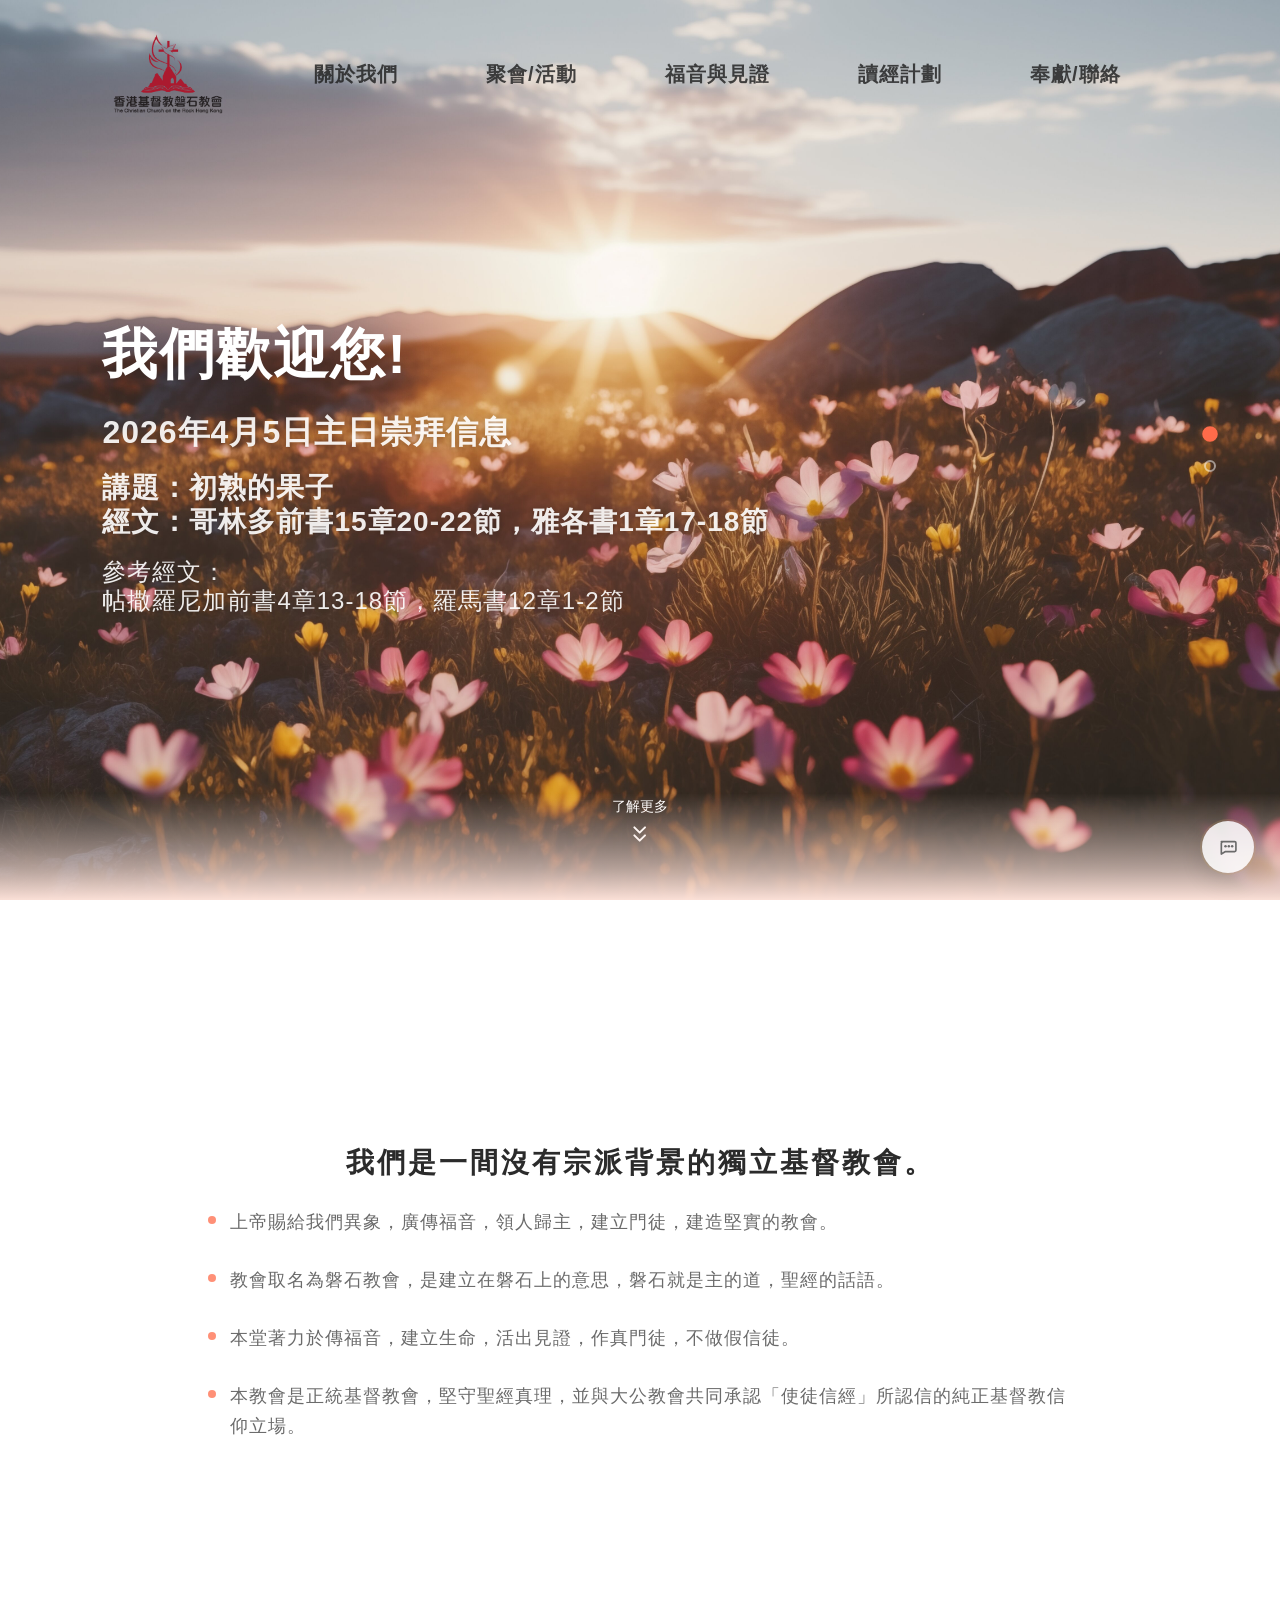
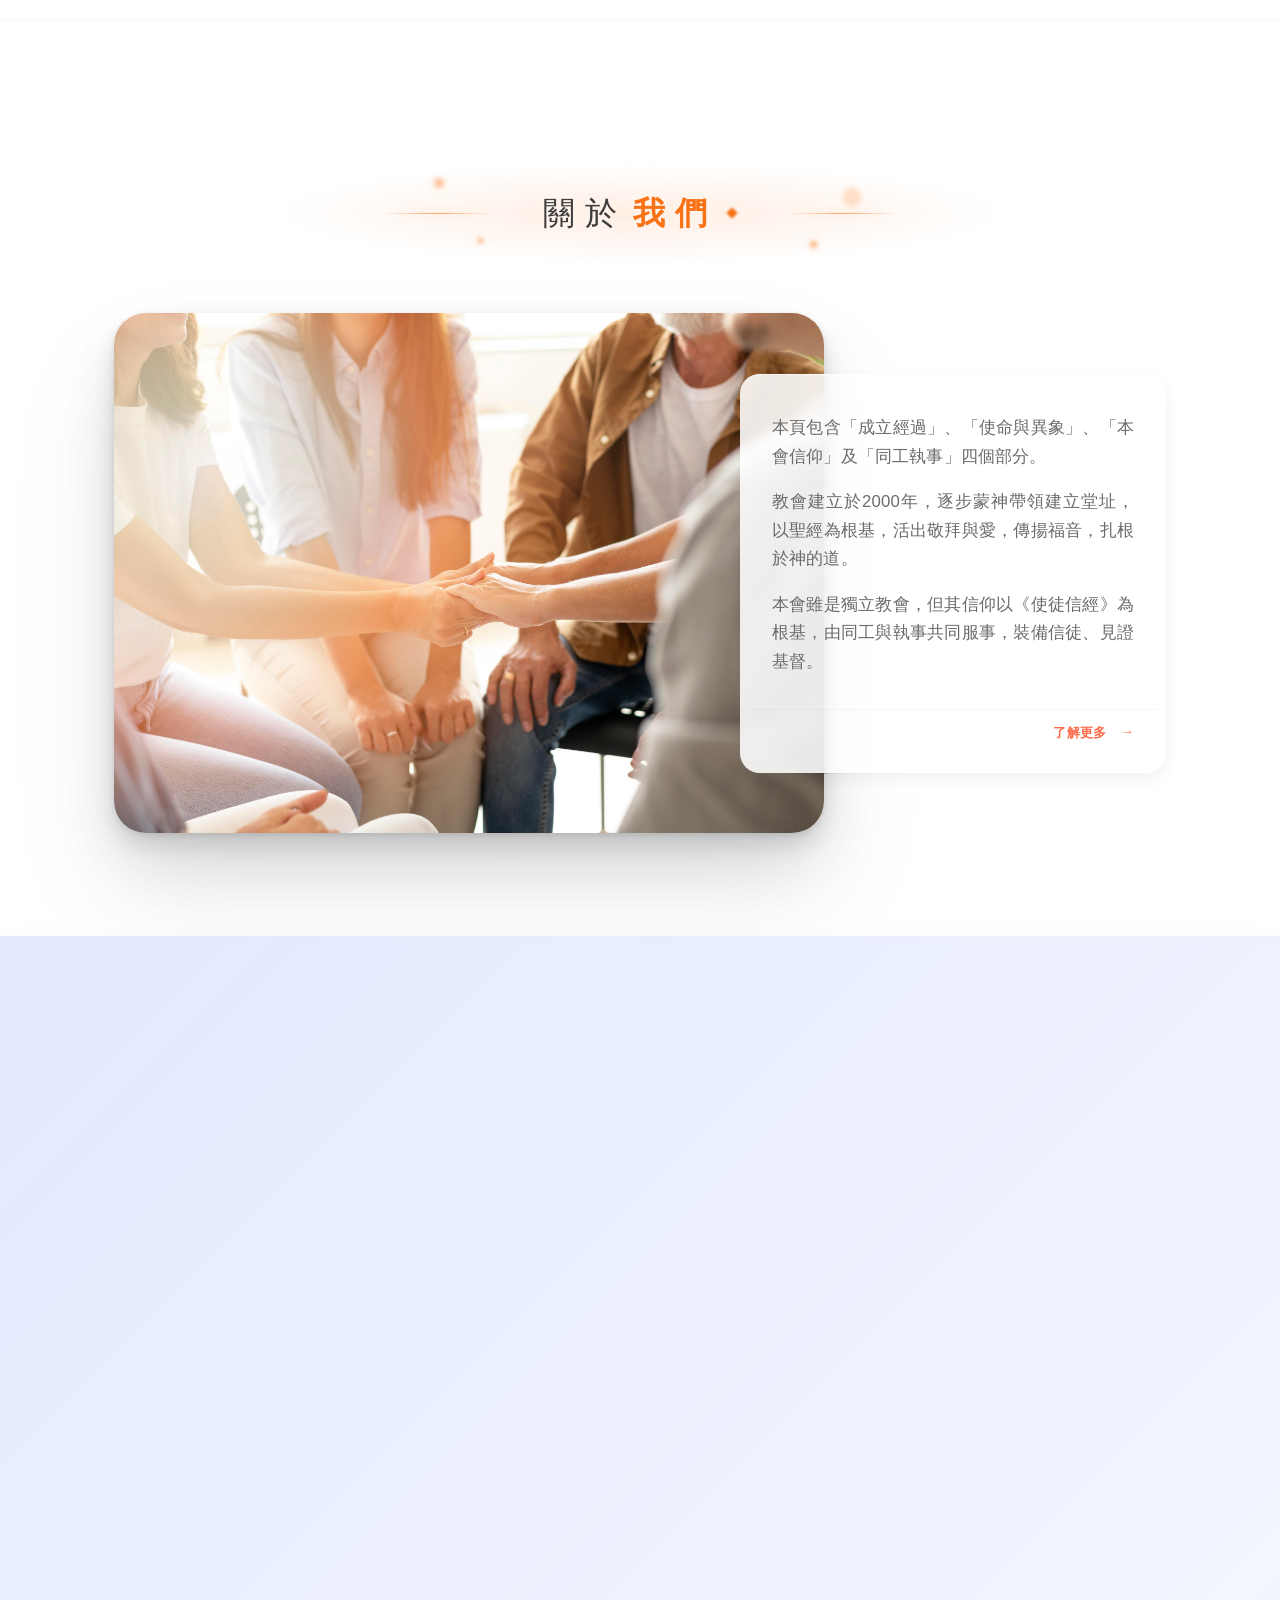
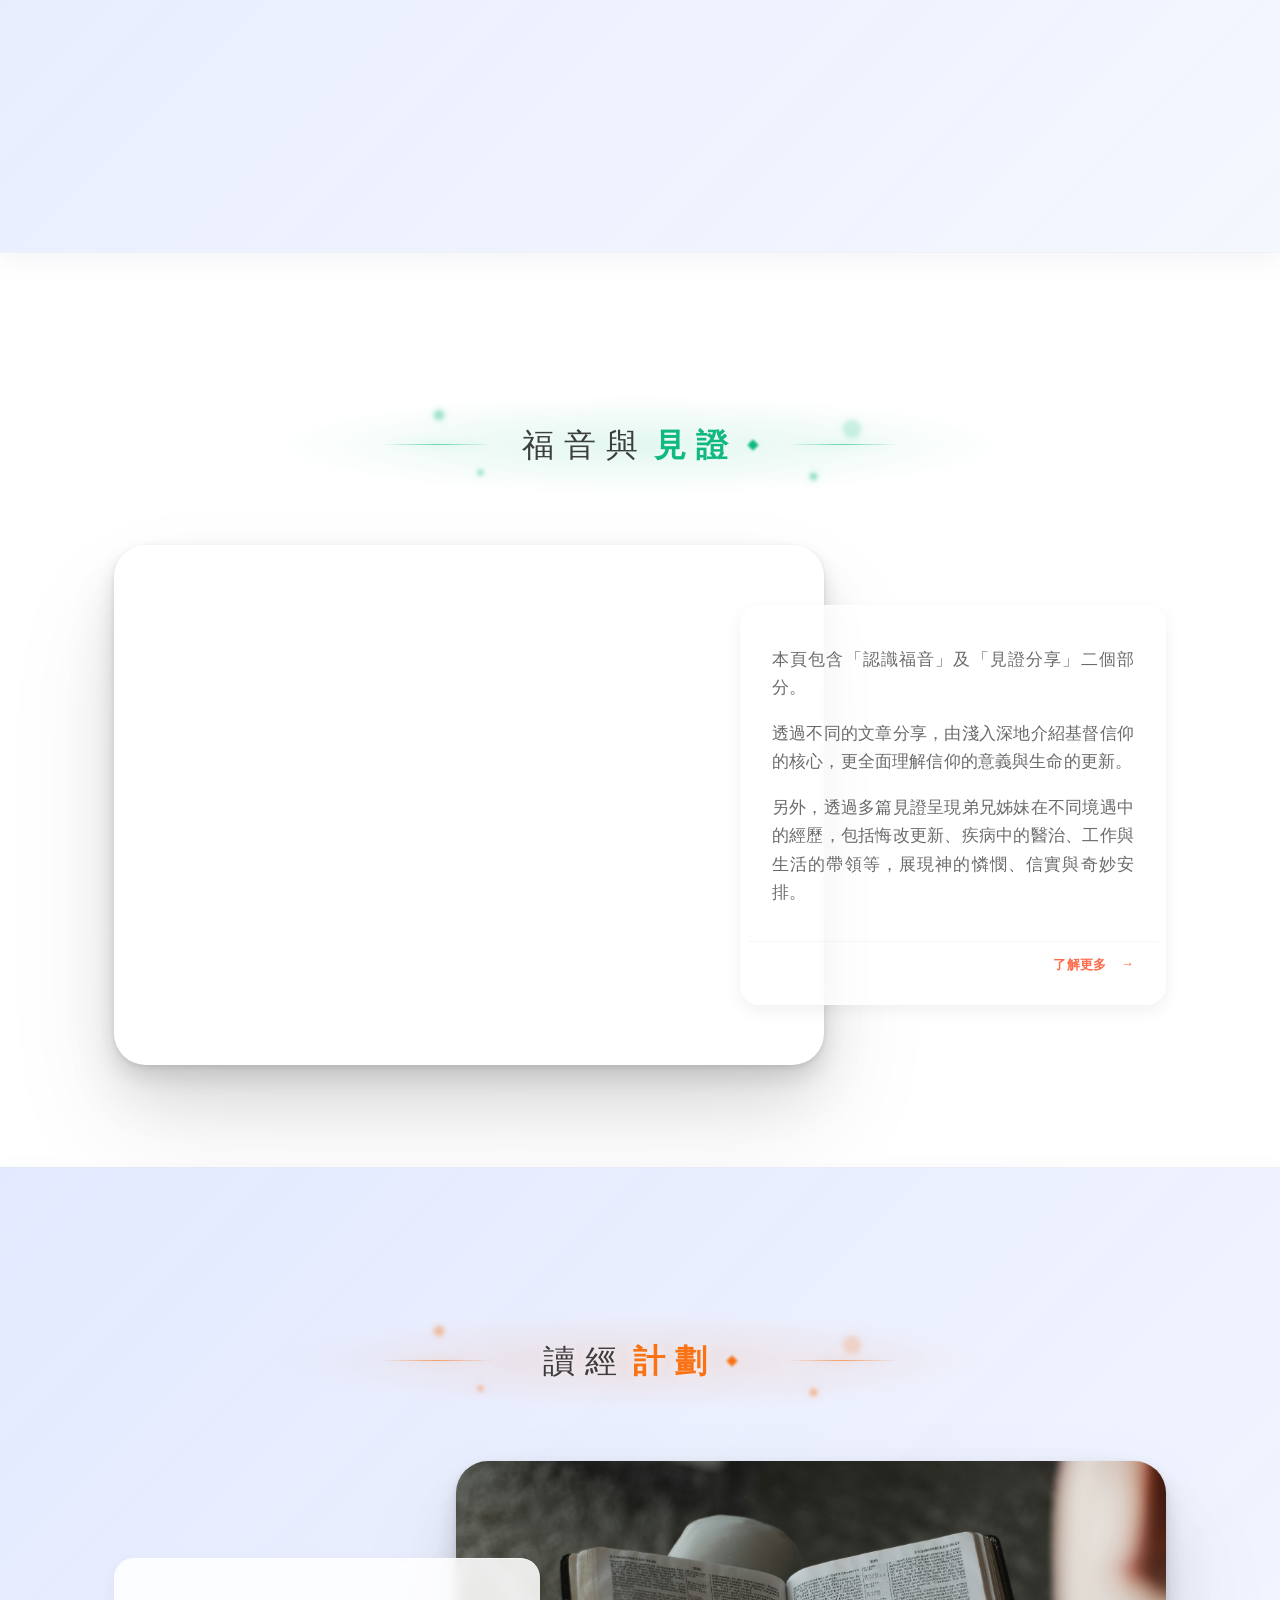
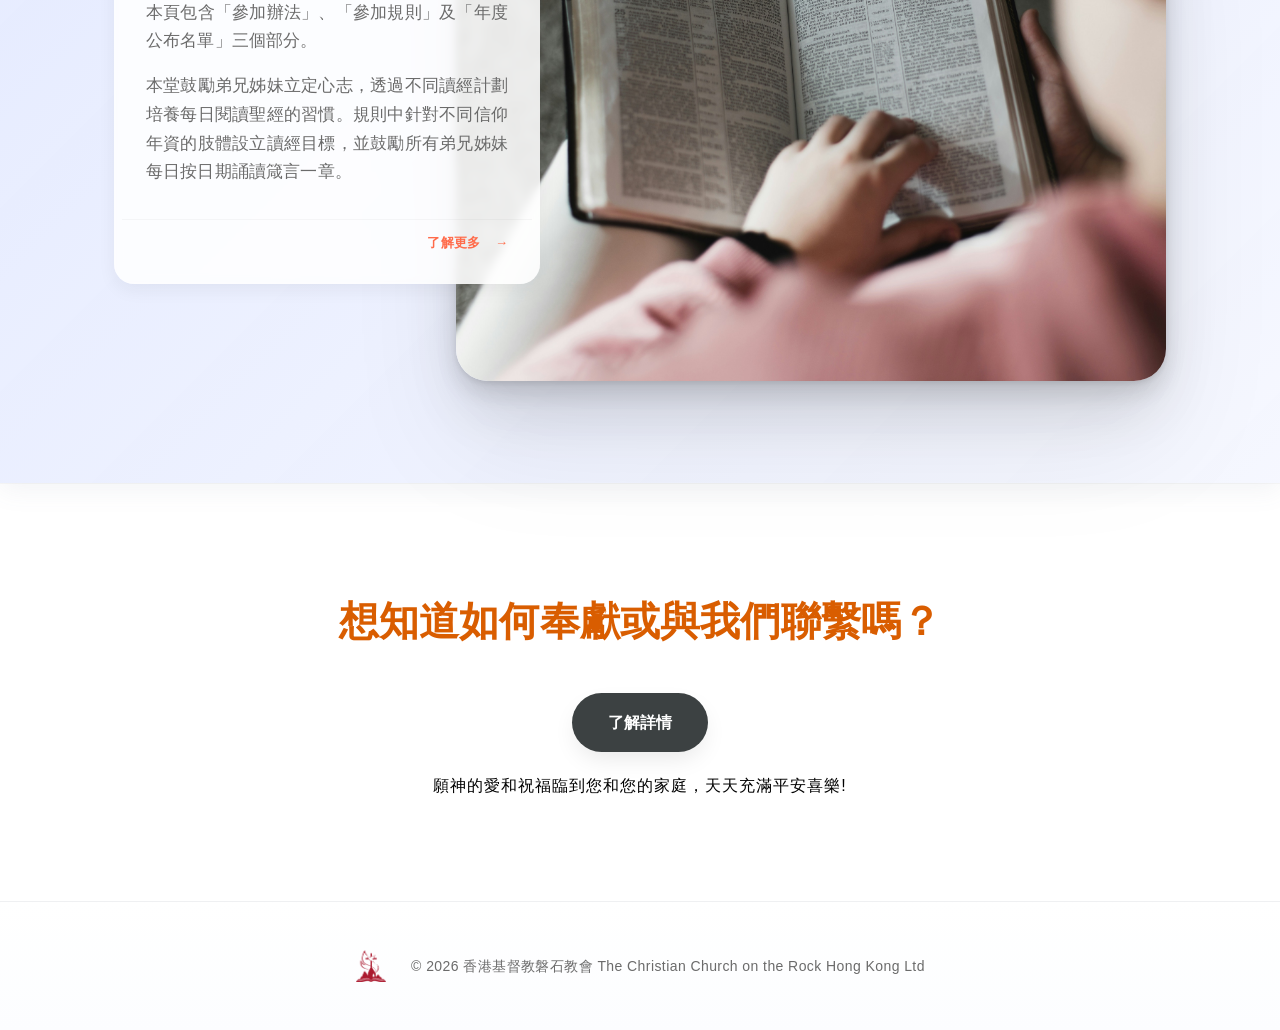
==== commit 1be7d094: "Update files" ====
--- a/index.html
+++ b/index.html
@@ -36,7 +36,7 @@
 
   <style>
   /* =========================================================
-    Brand Lab – FULL CSS (Clean & Unified)
+    FULL CSS (Clean & Unified)
     ========================================================= */
 
   /* Section 專屬配色系統 */
--- a/assets/css/shared.css
+++ b/assets/css/shared.css
@@ -602,8 +602,10 @@
 }
 
 /* =========================================================
-   Blob system — Component-level emotion (Hero / Card)
-   用途：About / Stories 精選卡
+   Blob system — Component-level emotion (Card)
+   NOTE:
+   Emotion background is intentionally subtle
+   Visibility is designed for list scanning, not decoration
 ========================================================= */
 .emotion-panel{
   position:relative;
@@ -622,20 +624,39 @@
   opacity:.18;
   z-index:0;
   mix-blend-mode:normal;
+  filter: blur(4px);
 }
 
 /* calm preset（只管：大小 + 顏色） */
 .emotion-calm::before{
-  width:220px;
-  height:220px;
-  background:var(--color-lavender);
+  width:180px;
+  height:180px;
+  /* Fallback */
+  background: rgba(165, 180, 252, 0.25);
+  background: color-mix( in srgb, var(--color-lavender) 25%, transparent);
+  
 }
 .emotion-calm::after{
-  width:144px;
-  height:144px;
-  background:var(--color-peach);
-}
-
+  width:124px;
+  height:124px;
+  /* Fallback */
+  background: rgba(254, 215, 170, 0.25);
+  background: color-mix( in srgb, var(--color-peach) 25%, transparent);
+}
+/* Desktop / spacious */
+@media (min-width: 901px) {
+  .emotion-calm::before{
+    /* Fallback */
+    background: rgba(165, 180, 252, 0.12);
+    background: color-mix( in srgb, var(--color-lavender) 12%, transparent);
+    
+  }
+  .emotion-calm::after{
+    /* Fallback */
+    background: rgba(254, 215, 170, 0.12);
+    background: color-mix( in srgb, var(--color-peach) 12%, transparent);
+  }
+}
 /* =========================================================
    Emotion Panel — Story Card Positioning (Final Locked)
    右上輕、左下穩（閱讀友善）
@@ -684,6 +705,7 @@
   opacity:.24;
 }
 }
+
  /* =========================
     銜接文字區
     ========================= */
@@ -807,7 +829,7 @@
 }
 
 /* =========================================================
-   Brand Lab — Global Page Transition (Default: Journey Lite)
+   Global Page Transition (Default: Journey Lite)
    State classes (set by main.js):
      html.is-journey            → default Journey Lite
      html.bl-fallback-fade      → force Fade (low perf / save-data / reduced-motion)
--- a/assets/css/menu.css
+++ b/assets/css/menu.css
@@ -84,11 +84,11 @@
   width: 100%;
   height: 85%;
   background: url("../img/logoFull.png") center / contain no-repeat;
-  transform: scale(1.15);  
+  transform: scale(1.35);  
   display: block;
 }
 #hero-header .logo:hover {
-  transform: scale(1.15) translateY(-2px); 
+  transform: scale(1.35) translateY(-2px); 
 }
 
 /* ---- HERO 初始（landing 未 scroll）更大 ---- */
@@ -177,7 +177,7 @@
 /* HERO 初始（landing 未 scroll）：用返你原本的「Hero 字重 / padding」 */
 html.is-hero:not(.hero-scrolled) #site-menu .menu-item a{
   font-weight: 750;
-  padding: 10px 20px;
+  padding: 10px 18px;
   line-height: normal; /* 讓 hero 更鬆動，如你想固定可刪 */
 }
 
@@ -195,9 +195,9 @@
 html.is-hero:not(.hero-scrolled) #site-menu .menu-item a:hover{
   transform: none;
 }
-@media (min-width: 768px) and (max-width: 1024px){
+@media (min-width: 768px) and (max-width: 1200px){
   html.is-hero:not(.hero-scrolled) #site-menu .menu-items{
-    gap: 24px; /* max: 24px */
+    gap: 4px; /* max: 24px */
   }
 }
 
@@ -337,22 +337,6 @@
 }
 
 /* =================================================
-  Responsive padding (你原本有 max-width:1200px 的 compact padding)
-  default 已是 compact，所以保留這段（原樣）
-================================================= */
-
-@media (max-width: 1200px){
-  #site-menu #hero-header{
-    padding: 10px 40px;
-  }
-
-  /* Hero 初始在中型 desktop 的 padding 也可跟住收（可選，但一致性更好） */
-  html.is-hero:not(.hero-scrolled) #site-menu #hero-header{
-    padding: 34px 60px;
-  }
-}
-
-/* =================================================
  防止 drop animation 期間 padding 跳動
 ================================================= */
 
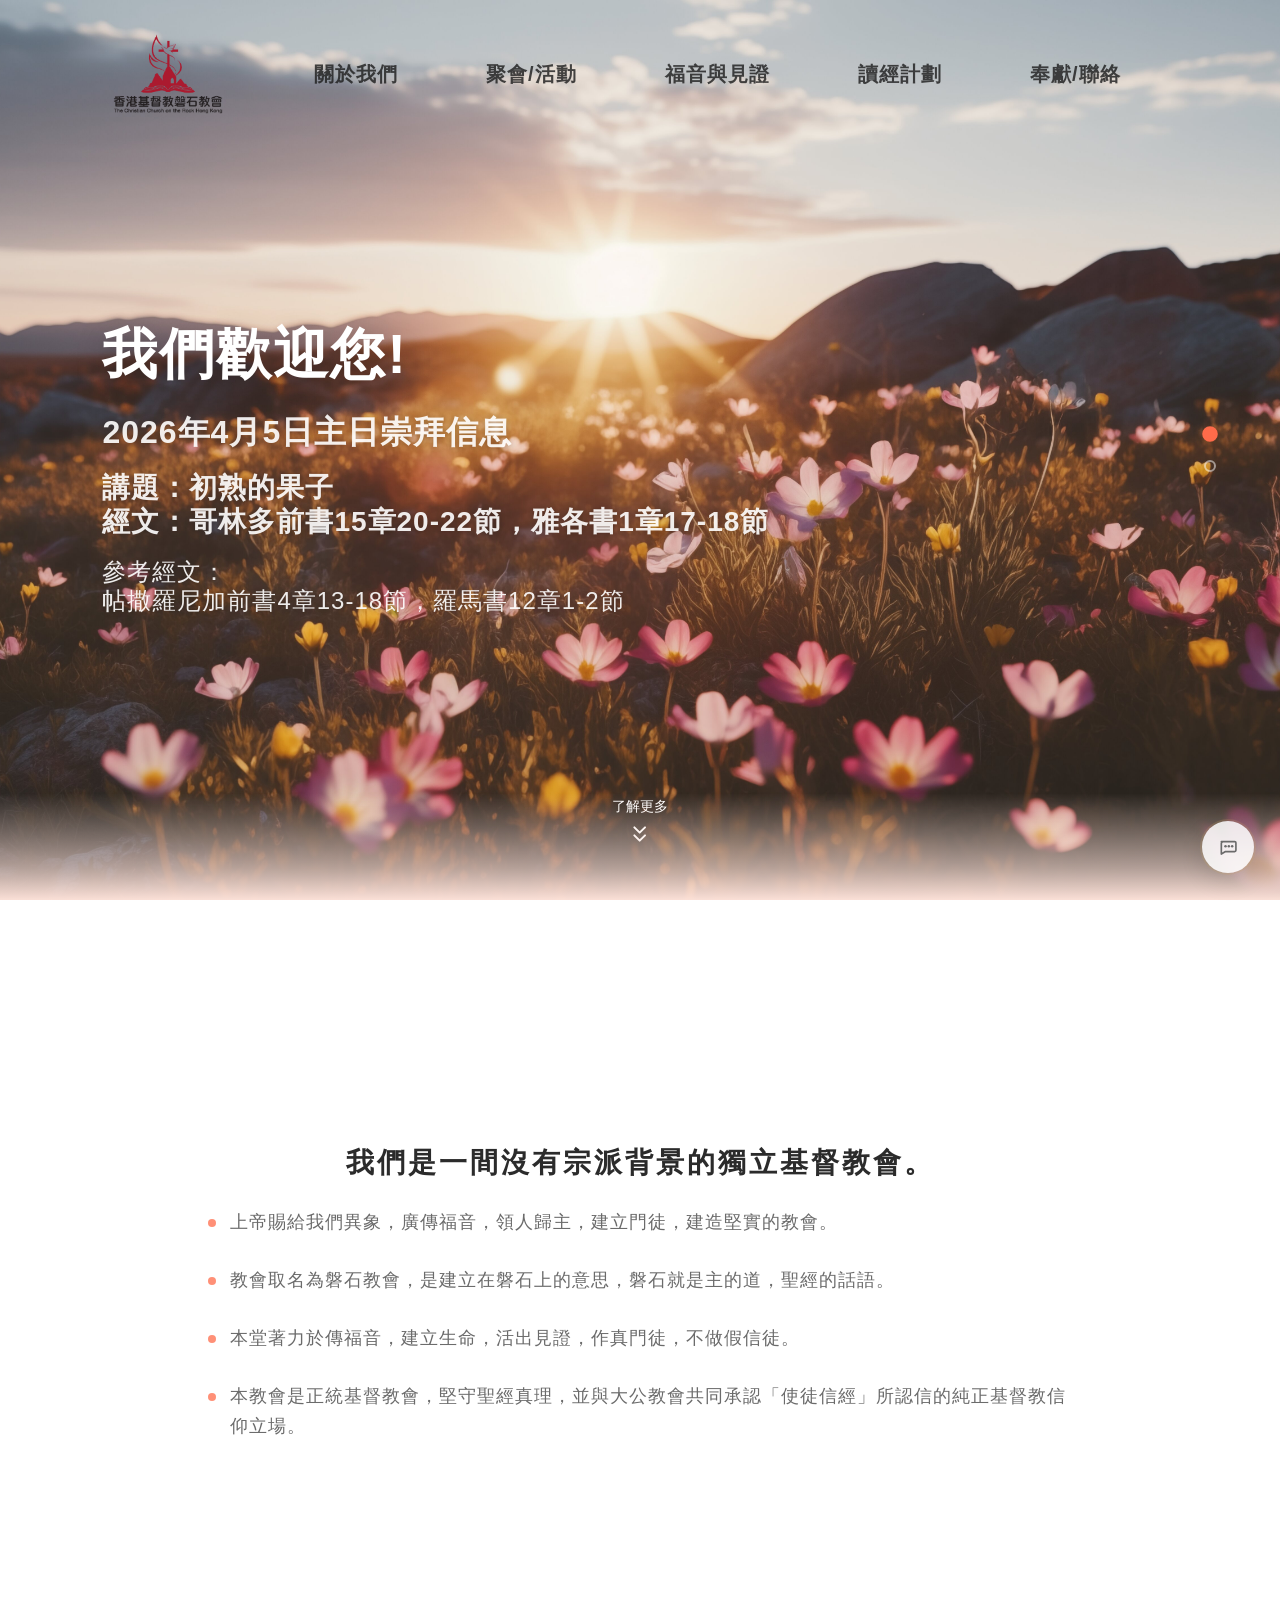
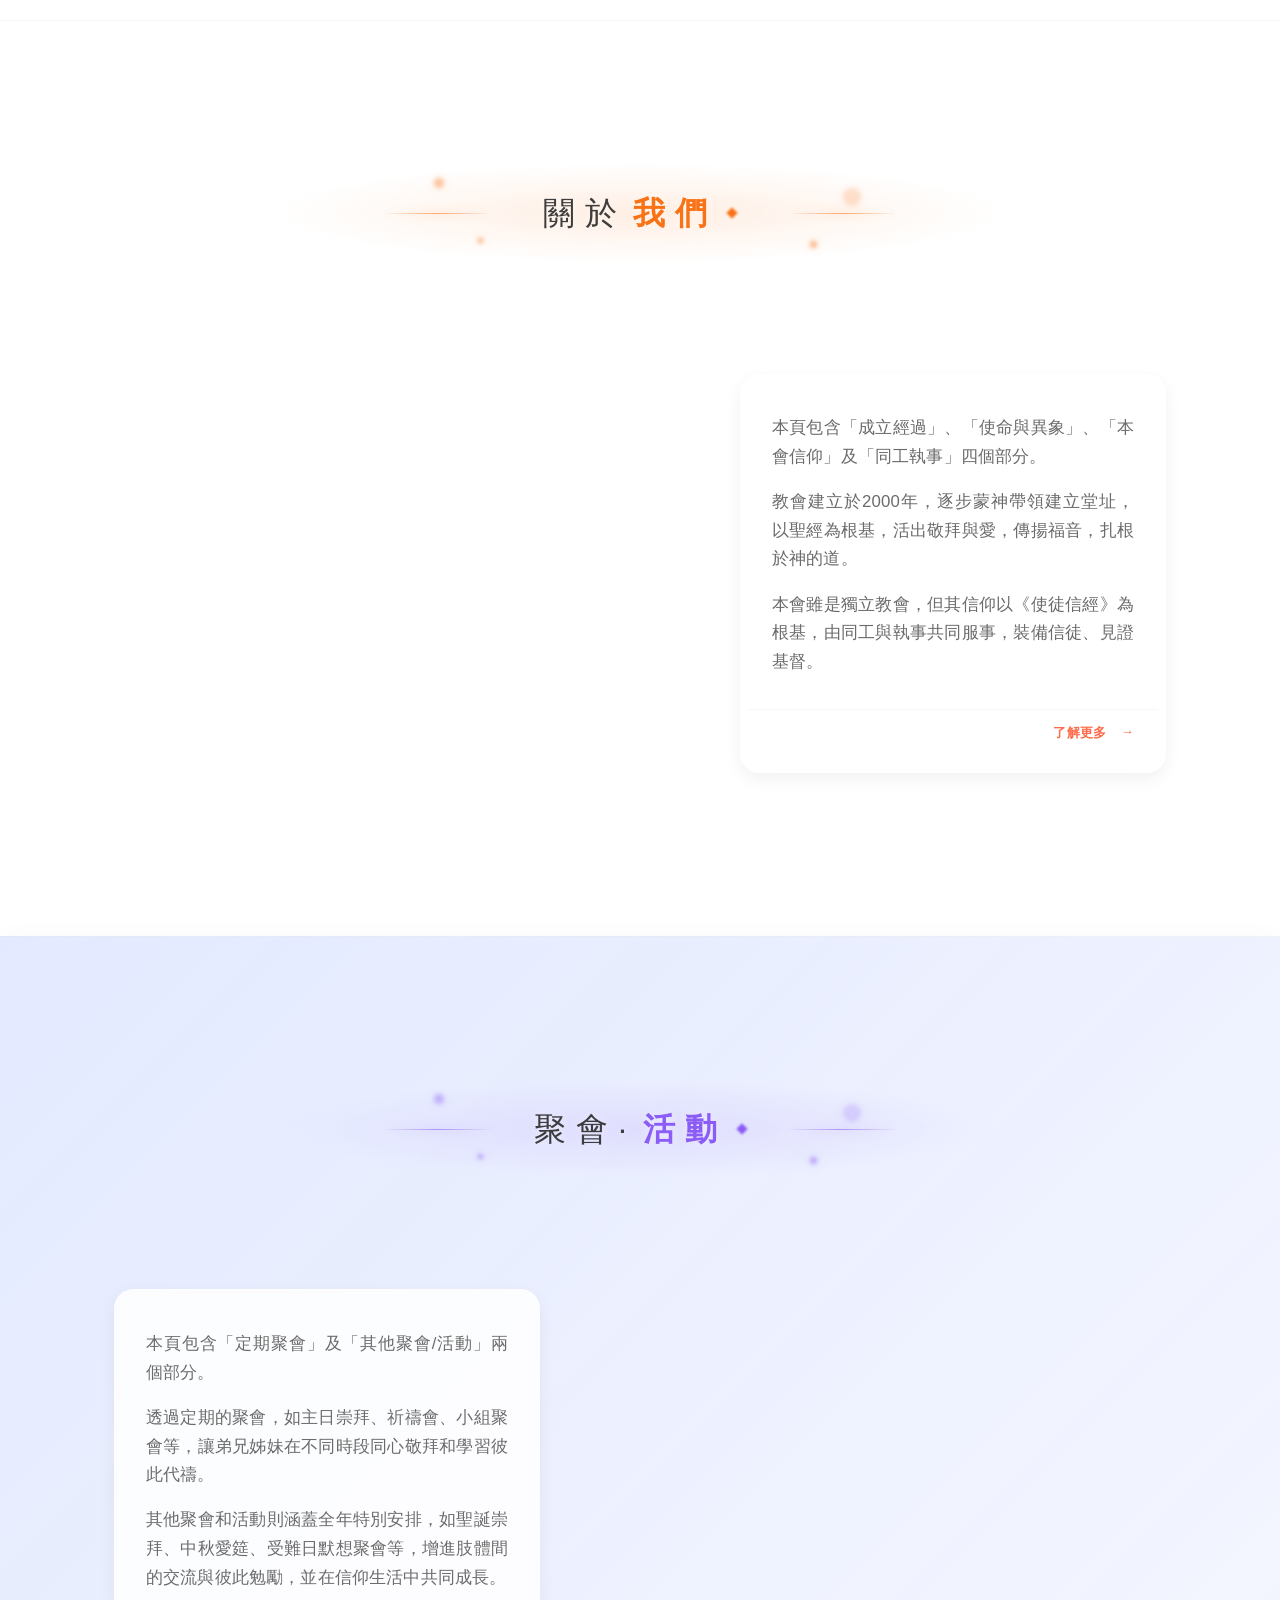
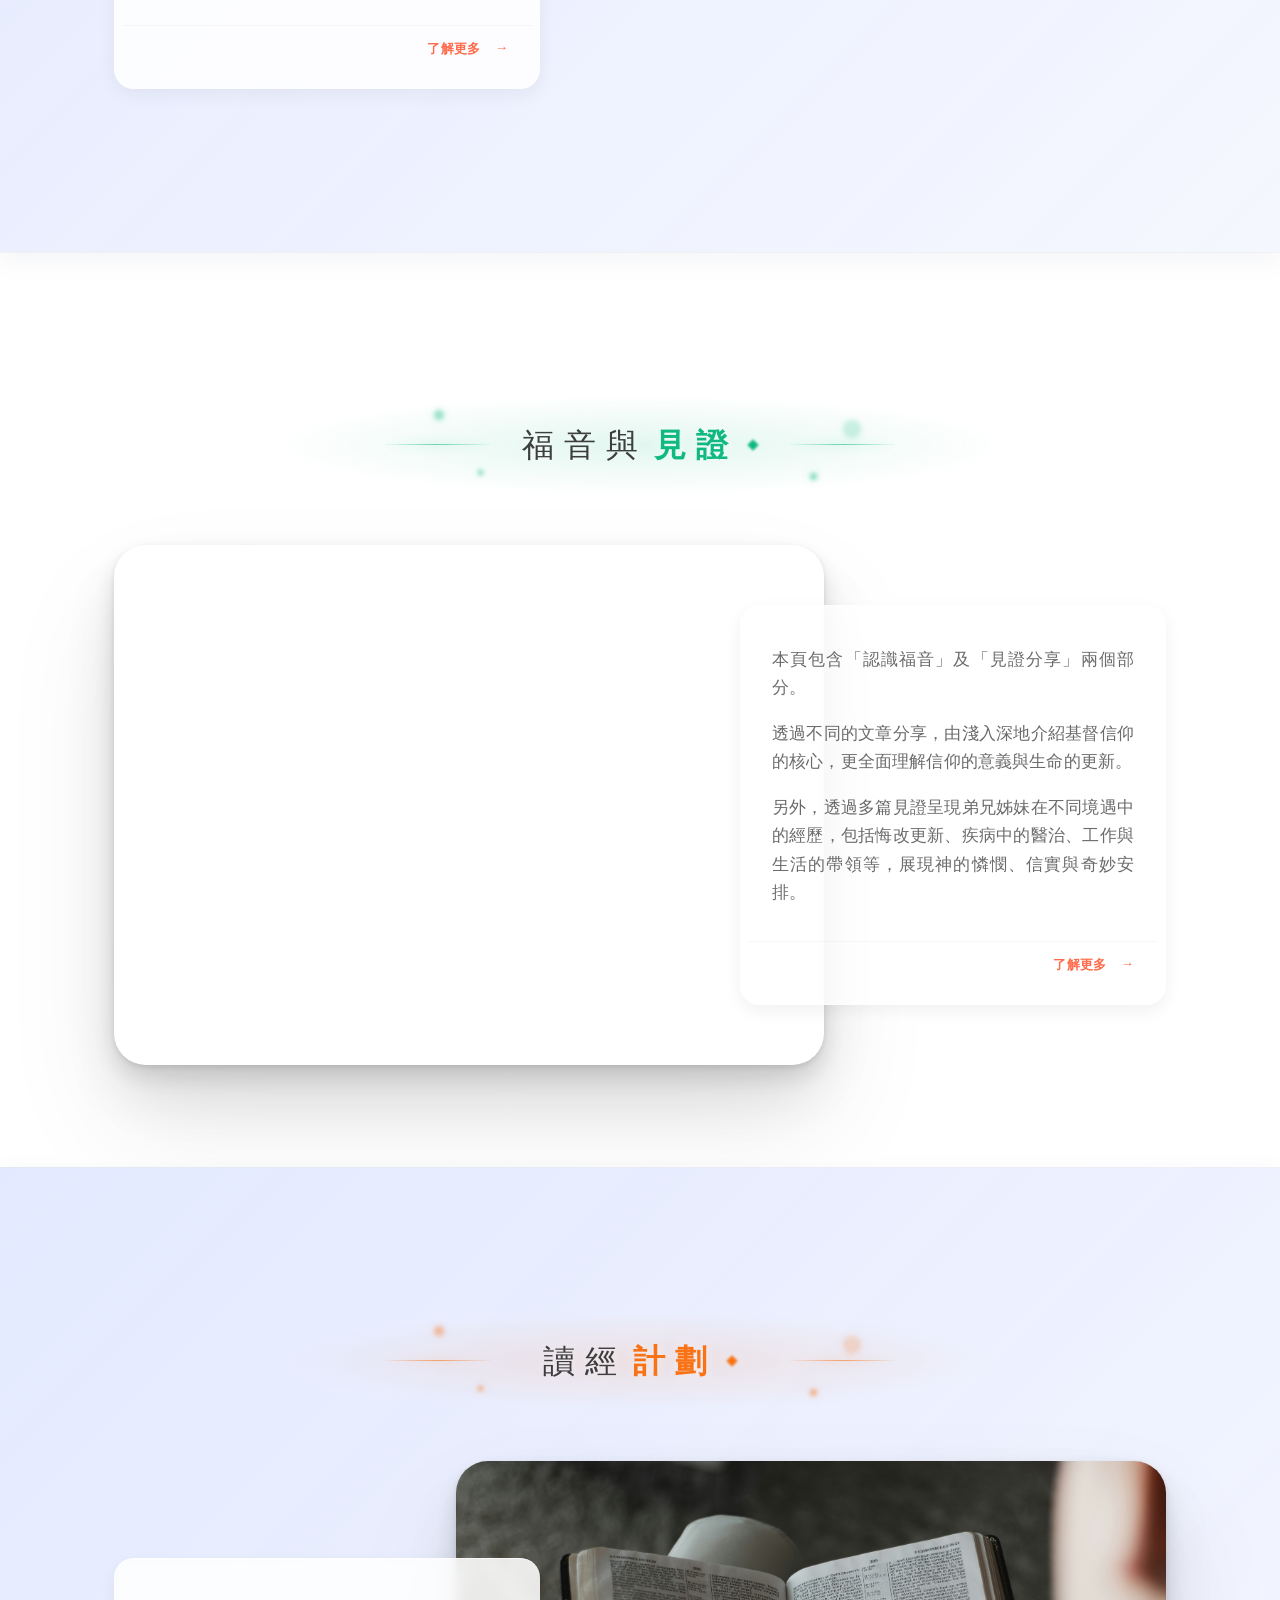
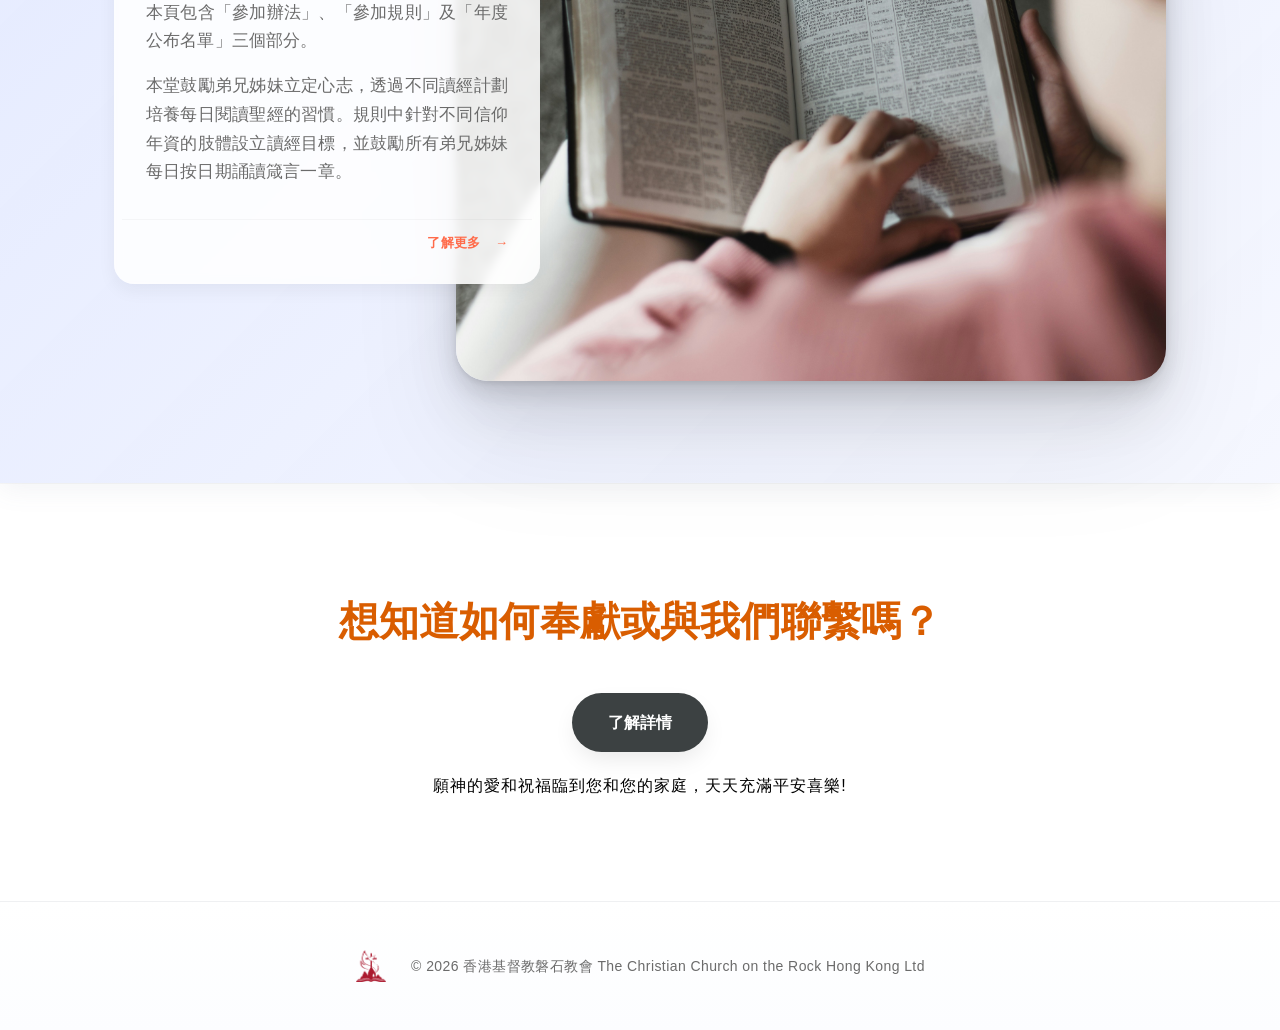
==== commit fb79e5cf: "Update files" ====
--- a/index.html
+++ b/index.html
@@ -687,7 +687,7 @@
                 <div class="accordion-container reveal">
                     <div class="accordion-item">
                         <div class="content-inner">
-                            <p>本頁包含「定期聚會」及「其他聚會/活動」二個部分。</p>
+                            <p>本頁包含「定期聚會」及「其他聚會/活動」兩個部分。</p>
                             <p>透過定期的聚會，如主日崇拜、祈禱會、小組聚會等，讓弟兄姊妹在不同時段同心敬拜和學習彼此代禱。</p>
                             <p>其他聚會和活動則涵蓋全年特別安排，如聖誕崇拜、中秋愛筵、受難日默想聚會等，增進肢體間的交流與彼此勉勵，並在信仰生活中共同成長。</p>
                         </div>
@@ -726,7 +726,7 @@
                 <div class="accordion-container reveal">
                     <div class="accordion-item">
                         <div class="content-inner">
-                            <p>本頁包含「認識福音」及「見證分享」二個部分。</p>
+                            <p>本頁包含「認識福音」及「見證分享」兩個部分。</p>
                             <p>透過不同的文章分享，由淺入深地介紹基督信仰的核心，更全面理解信仰的意義與生命的更新。</p>
                             <p>另外，透過多篇見證呈現弟兄姊妹在不同境遇中的經歷，包括悔改更新、疾病中的醫治、工作與生活的帶領等，展現神的憐憫、信實與奇妙安排。</p>
                         </div>
--- a/assets/css/shared.css
+++ b/assets/css/shared.css
@@ -180,19 +180,28 @@
 }
 
 /* Remove iOS tap highlight */
+
+/* Remove iOS tap highlight */
 a,
-button {
+button,
+label,
+input {
   -webkit-tap-highlight-color: transparent;
 }
 
-/* Remove active/focus shadows */
+/* Remove focus / active outline & shadow */
+a:focus,
 a:active,
-a:focus,
+button:focus,
 button:active,
-button:focus {
+label:focus,
+label:active,
+input:focus,
+input:active {
   outline: none;
   box-shadow: none;
 }
+
 
 /* Background SVG*/
 /* 基礎容器設定：完全繼承原本 body::after 的邏輯 */
@@ -751,7 +760,7 @@
   content: "";
   position: absolute;
   left: 0;
-  top: 8px;
+  top: 11px;
   width: 8px;
   height: 8px;
   border-radius: 50%;
@@ -775,6 +784,9 @@
   .intro-header{
     margin-bottom: 20px;
     letter-spacing: 0;
+  }
+  .intro-section { 
+    max-width: 66rem; 
   }
 }
 
